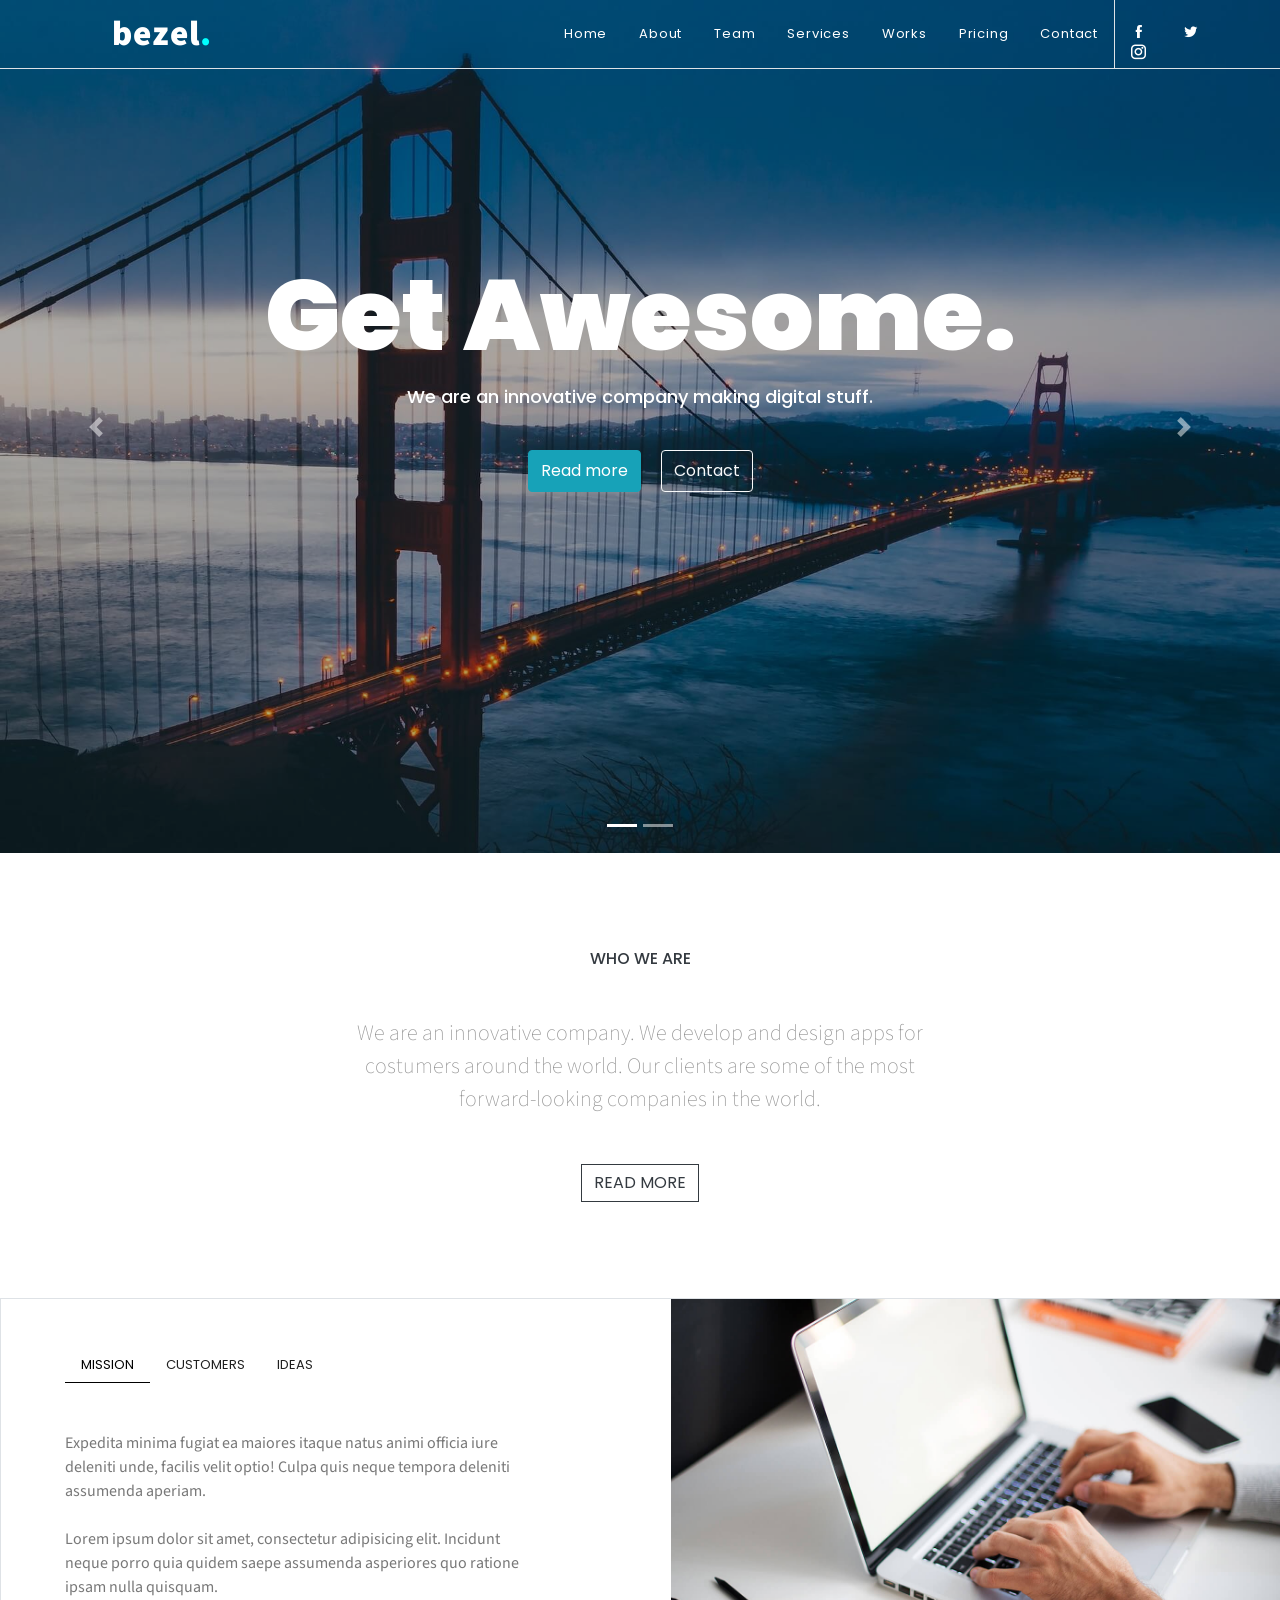
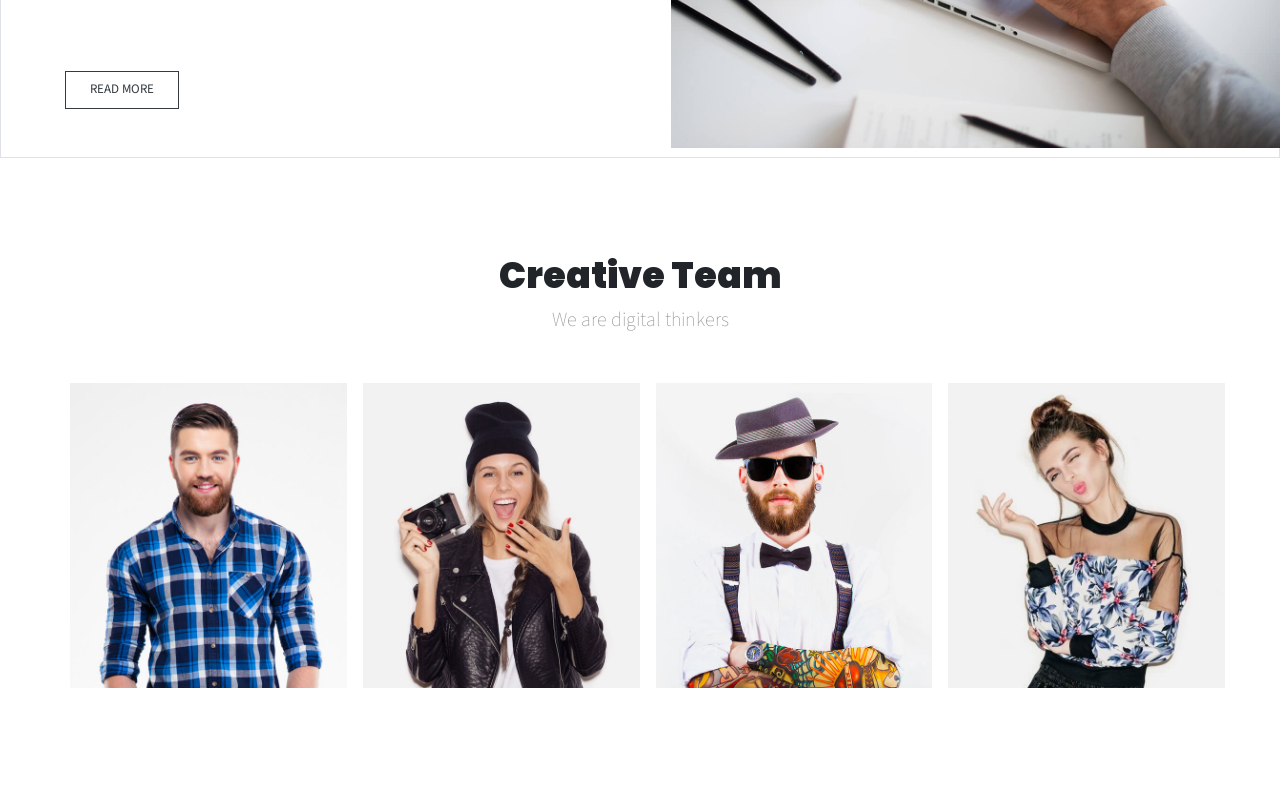
==== boot1/index.html @ 733fc45c "first version" ====
<html>
    <head>
        
        <link rel="stylesheet" href="css/bootstrap.min.css"/>
        <link rel="stylesheet" href="css/all.css"/>
        <link rel="stylesheet" href="style.css"/>
        <link href="https://fonts.googleapis.com/css?family=Poppins" rel="stylesheet">
        <link rel="stylesheet" href="icofont/icofont.min.css">
        <link href="https://fonts.googleapis.com/css?family=Source+Sans+Pro" rel="stylesheet">
        
        
        <script src="js/jquery-3.3.1.min.js"></script> 
        <script src="js/popper.min.js"></script>        
        <script src="js/bootstrap.min.js"></script>    
     
        <title>Bezel</title>
    </head>
    <body>
        
         <nav class="navbar fixed-top navbar-expand-lg navbar-dark border-bottom bg-transparent py-0">
         <div class="justify-content-centers px-5 logo mx-5">
             <a href="#">
                 <span class="text-white mr-5">bezel<span class="dot">.</span></span>
             </a>
        </div> 
          <button class="navbar-toggler" type="button" data-toggle="collapse" data-target="#navbarNavAltMarkup" aria-controls="navbarNavAltMarkup" aria-expanded="false" aria-label="Toggle navigation">
            <span class="navbar-toggler-icon"></span>
          </button>
          <div class="collapse navbar-collapse justify-content-end pl-5 ml-5" id="navbarNavAltMarkup">
            <div class="navbar-nav ml-5 pl-5">
              <a class="nav-item nav-link text-white px-3 py-4" href="#">Home</a>
              <a class="nav-item nav-link text-white px-3 py-4" href="#">About</a>
              <a class="nav-item nav-link text-white px-3 py-4" href="#">Team</a>
              <a class="nav-item nav-link text-white px-3 py-4" href="#">Services</a>
              <a class="nav-item nav-link text-white px-3 py-4" href="#">Works</a>
              <a class="nav-item nav-link text-white px-3 py-4" href="#">Pricing</a>
              <a class="nav-item nav-link text-white px-3 py-4" href="#">Contact</a>
                <div class="social-media  border-left w-100 pr-5 ">
                    <div class="mt-3 pt-1">
                    <a href="#"><i class="icofont-facebook text-white px-3"></i></a>
                    <a href="#"><i class="icofont-twitter text-white px-3"></i></a>
                    <a href="#"><i class="icofont-instagram text-white px-3"></i></a>
                    </div>
                    
                
                </div>
            </div>
          </div>
             
      </nav>
        
        <div class="bgimg position-relative mb-5">
         

         <div id="carouselExampleIndicators" class="carousel slide" data-ride="carousel">
            <ol class="carousel-indicators">
            <li data-target="#carouselExampleIndicators" data-slide-to="0" class="active"></li>
            <li data-target="#carouselExampleIndicators" data-slide-to="1"></li>
            </ol>
            <div class="carousel-inner">
                
            <div class="carousel-item active">
              <img class="d-block img-fluid w-100" src="images/bg-image-28.jpg" alt="First slide">
                <div class="overlay position-absolute w-100 h-100"></div>
                <div class="carousel-caption d-none d-md-block slider-caption">
                    
                    <h1 class="text-white"> Get Awesome.</h1>
                    <p class="pb-4">We are an innovative company making digital stuff.</p>
                    
                    <button type="button" class="btn btn-info py-2 mx-2"> Read more</button>
                    <button type="button" class="btn btn-light btn btn-outline-light py-2 mx-2" > Contact</button>
                </div>
            </div>
            
            <div class="carousel-item">
                <img class="d-block img-fluid w-100" src="images/bg-image-29.jpg" alt="Second slide">
                    <div class="overlay position-absolute w-100 h-100"></div>
                    <div class="carousel-caption d-none d-md-block slider-caption">

                        <h1 class="text-white"> Get Awesome.</h1>
                        <p class="pb-4">We are an innovative company making digital stuff.</p>

                        <button type="button" class="btn btn-info py-2 mx-2"> Read more</button>
                        <button type="button" class="btn btn-light btn btn-outline-light py-2 mx-2" > Contact</button>
                    </div>
            </div>
            </div>
             <a class="carousel-control-prev" href="#carouselExampleIndicators" role="button" data-slide="prev">
            <span class="carousel-control-prev-icon" aria-hidden="true"></span>
            <span class="sr-only">Previous</span>
            </a>
            <a class="carousel-control-next" href="#carouselExampleIndicators" role="button" data-slide="next">
            <span class="carousel-control-next-icon" aria-hidden="true"></span>
            <span class="sr-only">Next</span>
            </a>
           </div>
        </div>
        
        <section class="position-relative mb-5 ">
            <div class="container w-50 text-center">
                <h6 class="text-dark text-center my-5 pt-5">WHO WE ARE</h6>
                <p class="mb-5">We are an innovative company. We develop and design apps for costumers around the world. Our clients are some of the most forward-looking companies in the world.</p>
                <button type="button" class="btn btn-outline-dark btn-dark rounded-0 mb-5">READ MORE</button>

            </div>
        
        </section>
        
        <section class="border mb-5">
            <div class="container-fluid">
                <div class="row flex-md-nowrap">
                    
                    <div class="col-md-6 col-sm-12 pl-5 ml-3 pt-5">
                        <ul class="nav nav-pills mb-5" id="pills-tab" role="tablist">
                          <li class="nav-item">
                            <a class="nav-link active rounded-0" id="pills-home-tab" data-toggle="pill" href="#pills-home" role="tab" aria-controls="pills-home" aria-selected="true">MISSION</a>
                          </li>
                          <li class="nav-item">
                            <a class="nav-link rounded-0" id="pills-profile-tab" data-toggle="pill" href="#pills-profile" role="tab" aria-controls="pills-profile" aria-selected="false">CUSTOMERS</a>
                          </li>
                          <li class="nav-item">
                            <a class="nav-link rounded-0" id="pills-contact-tab" data-toggle="pill" href="#pills-contact" role="tab" aria-controls="pills-contact" aria-selected="false">IDEAS</a>
                          </li>
                        </ul>
                        <div class="tab-content pr-5" id="pills-tabContent">
                          <div class="tab-pane fade show active pr-5" id="pills-home" role="tabpanel" aria-labelledby="pills-home-tab">Expedita minima fugiat ea maiores itaque natus animi officia iure deleniti unde, facilis velit optio! Culpa quis neque tempora deleniti assumenda aperiam.<br><br>Lorem ipsum dolor sit amet, consectetur adipisicing elit. Incidunt neque porro quia quidem saepe assumenda asperiores quo ratione ipsam nulla quisquam. <br><br>
                          <button type="button" class="btn btn-outline-dark btn-dark rounded-0 px-4 py-2 my-5">READ MORE</button>
                            
                        </div>
                          <div class="tab-pane fade pr-5" id="pills-profile" role="tabpanel" aria-labelledby="pills-profile-tab">Itaque omnis tenetur placeat facere mollitia molestias, doloribus pariatur sapiente qui hic laboriosam aut accusamus repellat ab perspiciatis commodi voluptates.<br><br>Amet reiciendis natus dolorem nisi iusto vel laudantium quisquam tenetur, saepe rem ducimus, harum possimus delectus ex neque numquam officia! Dolore, ut?<br><br>
                          <button type="button" class="btn btn-outline-dark btn-dark rounded-0 px-4 py-2 my-5">READ MORE</button></div>
                          <div class="tab-pane fade pr-5" id="pills-contact" role="tabpanel" aria-labelledby="pills-contact-tab">Eligendi dolorem repellat, officiis nobis. Itaque repudiandae, eligendi totam nihil aliquid, vitae quos cum minus nulla autem, in? Temporibus, accusantium.<br><br>Iusto et omnis vel, ex illo rem qui provident sed deserunt deleniti voluptatem, labore. Quia modi dignissimos, dicta sapiente aspernatur, consectetur veritatis.<br><br>
                          <button type="button" class="btn btn-outline-dark btn-dark rounded-0 px-4 py-2 my-5">READ MORE</button></div>
                        </div>
                    
                    </div>
                    <div class="col-md-6 col-sm-12">
                        <img class="img-fluid w-100" src="images/bg-image-30.jpg">
                    
                    
                    </div>
                
                </div>
            
            </div>
        
        
        </section>
        
        <section class="text-center mb-5">
            <div class=" pt-5 mb-5">
                <h3 class="">Creative Team</h3>
                <p class="p-thinkers">We are digital thinkers</p>
            </div>
            <div class="container pr-5 mb-5">
                <div class="row flex-md-nowrap">
                    <div class="col-md-3 col-sm-12 col-xs-12 p-0 mr-2 mb-3 team-col">
                        <img class="img-fluid w-100 " src="images/team-1.jpg">
                        <div class="overlay2 position-absolute w-100 h-100"></div>
                        <div class="social-links position-absolute py-2">    
                                <a href="#"> <i class="fab fa-facebook-f px-2"></i></a>
                                <a href="#"><i class="fab fa-twitter px-2"></i></a>
                                <a href="#"><i class="fab fa-google px-2"></i></a>
                        </div>
                        <div class="team-info position-absolute text-white mx-2">
                                <h6>LUKE CAGE</h6>
                                <p>Founder & CEO</p>
                            </div>
                    </div>
                    
                    <div class="col-md-3 col-sm-12 col-xs-12 p-0 mx-2 mb-3 team-col">
                        <img class="img-fluid " src="images/team-2.jpg">
                        <div class="overlay2 position-absolute w-100 h-100"></div>
                        <div class="social-links position-absolute py-2">
                                
                                <a href="#"> <i class="fab fa-facebook-f px-2"></i></a>
                                <a href="#"><i class="fab fa-twitter px-2"></i></a>
                                <a href="#"><i class="fab fa-google px-2"></i></a>
                        </div>
                        <div class="team-info position-absolute text-white mx-2">
                                <h6>JESSICA JONES</h6>
                                <p>Product Designer</p>
                            </div>
                    </div>
                    
                    <div class="col-md-3 col-sm-12 col-xs-12 p-0 mx-2 mb-3 team-col">
                        <img class="img-fluid" src="images/team-3.jpg">
                        <div class="overlay2 position-absolute w-100 h-100"></div> 
                        <div class="social-links position-absolute py-2">
                                
                                <a href="#"> <i class="fab fa-facebook-f px-2"></i></a>
                                <a href="#"><i class="fab fa-twitter px-2"></i></a>
                                <a href="#"><i class="fab fa-google px-2"></i></a>
                        </div>
                        <div class="team-info position-absolute text-white mx-2">
                                <h6>MATT MURDOCK</h6>
                                <p>Lead Developer</p>
                            </div>
                    </div>
                    
                    <div class="col-md-3 col-sm-12 col-xs-12 p-0 mx-2 mb-3 team-col">
                        <img class="img-fluid " src="images/team-4.jpg">
                        <div class="overlay2 position-absolute w-100 h-100"></div>  
                        <div class="social-links position-absolute py-2">
                                
                                <a href="#"> <i class="fab fa-facebook-f px-2"></i></a>
                                <a href="#"><i class="fab fa-twitter px-2"></i></a>
                                <a href="#"><i class="fab fa-google px-2"></i></a>
                        </div>
                        <div class="team-info position-absolute text-white mx-2">
                                <h6>CLAIRE TEMPLE</h6>
                                <p>Sales Manager</p>
                            </div>
                    </div>
                </div>
                <br> <br>
            </div>
        
        </section>
<!--Commented        -->
<!--
        <section class="bg-img position-relative my-5 text-center">
            <div class="overlay3 position-absolute w-100 h-100"></div>
            <div class="container pt-5">
                <div class="row mb-5 pb-5">
                    <div class="col-md-2 pb-2">
                        <div class="animated-icon white" data-icon="images/icons/paintbrush.svg"><svg xmlns="http://www.w3.org/2000/svg" xmlns:xlink="http://www.w3.org/1999/xlink" version="1.0" id="Layer_1" x="0px" y="0px" width="40%" height="20%" viewBox="0 0 64 64" enable-background="new 0 0 64 64" xml:space="preserve">
<path fill="none" stroke="#000000" stroke-width="2" stroke-miterlimit="10" d="M30,42L26,46L18,38L22,34L62,1L63,2Z" style="stroke-dasharray: 128, 130; stroke-dashoffset: 0;"></path>
<path fill="none" stroke="#000000" stroke-width="2" stroke-miterlimit="10" d="M22,34L30,42" style="stroke-dasharray: 12, 14; stroke-dashoffset: 0;"></path>
<path fill="none" stroke="#000000" stroke-width="2" stroke-miterlimit="10" d="M26,46c0,0-8,17-25,17c0,0,2.752-16.314,9-21  c4-3,8-4,8-4" style="stroke-dasharray: 65, 67; stroke-dashoffset: 0;"></path>
</svg></div>
                        <p class="text-white p-0 m-0">Stunning Design</p>
                    
                    </div>
                    <div class="col-md-2 pb-2">
                        <div class="animated-icon white" data-icon="images/icons/watch.svg"><svg xmlns="http://www.w3.org/2000/svg" xmlns:xlink="http://www.w3.org/1999/xlink" version="1.1" id="Layer_1" x="0px" y="0px" width="40%" height="20%" viewBox="0 0 64 64" enable-background="new 0 0 64 64" xml:space="preserve">
<path fill="none" stroke="#000000" stroke-width="2" stroke-miterlimit="10" d="M12,32A20,20 0,1,1 52,32A20,20 0,1,1 12,32" style="stroke-dasharray: 126, 128; stroke-dashoffset: 0;"></path>
<path fill="none" stroke="#000000" stroke-width="2" stroke-miterlimit="10" d="M20,15L20,1L44,1L44,15" style="stroke-dasharray: 52, 54; stroke-dashoffset: 0;"></path>
<path fill="none" stroke="#000000" stroke-width="2" stroke-miterlimit="10" d="M44,49L44,63L20,63L20,49" style="stroke-dasharray: 52, 54; stroke-dashoffset: 0;"></path>
<path fill="none" stroke="#000000" stroke-width="2" stroke-miterlimit="10" d="M32,20L32,32L40,36" style="stroke-dasharray: 21, 23; stroke-dashoffset: 0;"></path>
</svg></div>
                        <p class="text-white p-0 m-0">Time Saver</p>
                    
                    </div>
                    <div class="col-md-2 pb-2">
                        <div class="animated-icon white" data-icon="images/icons/pencil-ruler.svg"><svg xmlns="http://www.w3.org/2000/svg" xmlns:xlink="http://www.w3.org/1999/xlink" version="1.1" id="Layer_1" x="0px" y="0px" width="40%" height="20%" viewBox="0 0 64 64" enable-background="new 0 0 64 64" xml:space="preserve">
<path fill="none" stroke="#000000" stroke-width="2" stroke-miterlimit="10" d="M1,63L1,2L62,63Z" style="stroke-dasharray: 209, 211; stroke-dashoffset: 0;"></path>
<path fill="none" stroke="#000000" stroke-width="2" stroke-miterlimit="10" d="M14,54L14,30L38,54Z" style="stroke-dasharray: 82, 84; stroke-dashoffset: 0;"></path>
<path fill="none" stroke="#000000" stroke-width="2" stroke-miterlimit="10" d="M8,22L2,22" style="stroke-dasharray: 6, 8; stroke-dashoffset: 0;"></path>
<path fill="none" stroke="#000000" stroke-width="2" stroke-miterlimit="10" d="M6,30L2,30" style="stroke-dasharray: 4, 6; stroke-dashoffset: 0;"></path>
<path fill="none" stroke="#000000" stroke-width="2" stroke-miterlimit="10" d="M8,38L2,38" style="stroke-dasharray: 6, 8; stroke-dashoffset: 0;"></path>
<path fill="none" stroke="#000000" stroke-width="2" stroke-miterlimit="10" d="M6,46L2,46" style="stroke-dasharray: 4, 6; stroke-dashoffset: 0;"></path>
<path fill="none" stroke="#000000" stroke-width="2" stroke-miterlimit="10" d="M8,54L2,54" style="stroke-dasharray: 6, 8; stroke-dashoffset: 0;"></path>
<path fill="none" stroke="#000000" stroke-width="2" stroke-miterlimit="10" d="M25,1L19,7L55,43L63,45L61,37Z" style="stroke-dasharray: 127, 129; stroke-dashoffset: 0;"></path>
<path fill="none" stroke="#000000" stroke-width="2" stroke-miterlimit="10" d="M25,13L31,7" style="stroke-dasharray: 9, 11; stroke-dashoffset: 0;"></path>
</svg></div>
                        <p class="text-white p-0 m-0">Clean Code</p>
                    
                    </div>
                    <div class="col-md-2 pb-2">
                        <div class="animated-icon white" data-icon="images/icons/compass.svg"><svg xmlns="http://www.w3.org/2000/svg" xmlns:xlink="http://www.w3.org/1999/xlink" version="1.1" id="Layer_1" x="0px" y="0px" width="40%" height="20%" viewBox="0 0 64 64" enable-background="new 0 0 64 64" xml:space="preserve">
<path fill="none" stroke="#000000" stroke-width="2" stroke-miterlimit="10" d="M3.7079999999999984,35A28.292,28.292 0,1,1 60.292,35A28.292,28.292 0,1,1 3.7079999999999984,35" style="stroke-dasharray: 178, 180; stroke-dashoffset: 0;"></path>
<path fill="none" stroke="#000000" stroke-width="2" stroke-linejoin="bevel" stroke-miterlimit="10" d="M37,40L45,21L26,29L19,47Z" style="stroke-dasharray: 80, 82; stroke-dashoffset: 0;"></path>
<path fill="none" stroke="#000000" stroke-width="2" stroke-miterlimit="10" d="M26,29L37,40" style="stroke-dasharray: 16, 18; stroke-dashoffset: 0;"></path>
<path fill="none" stroke="#000000" stroke-width="2" stroke-miterlimit="10" d="M36.9,7C36.965,6.677,37,6.342,37,6  c0-2.761-2.239-5-5-5s-5,2.239-5,5c0,0.342,0.035,0.677,0.1,1" style="stroke-dasharray: 18, 20; stroke-dashoffset: 0;"></path>
<path fill="none" stroke="#000000" stroke-width="2" stroke-miterlimit="10" d="M32,7L32,12" style="stroke-dasharray: 5, 7; stroke-dashoffset: 0;"></path>
<path fill="none" stroke="#000000" stroke-width="2" stroke-miterlimit="10" d="M32,58L32,63" style="stroke-dasharray: 5, 7; stroke-dashoffset: 0;"></path>
<path fill="none" stroke="#000000" stroke-width="2" stroke-miterlimit="10" d="M60,35L55,35" style="stroke-dasharray: 5, 7; stroke-dashoffset: 0;"></path>
<path fill="none" stroke="#000000" stroke-width="2" stroke-miterlimit="10" d="M9,35L4,35" style="stroke-dasharray: 5, 7; stroke-dashoffset: 0;"></path>
</svg></div>
                        <p class="text-white p-0 m-0">Customizable</p>
                    
                    </div>
                    <div class="col-md-2 pb-2">
                        <div class="animated-icon white" data-icon="images/icons/layout-header-complex4.svg"><svg xmlns="http://www.w3.org/2000/svg" xmlns:xlink="http://www.w3.org/1999/xlink" version="1.0" id="Layer_1" x="0px" y="0px" width="40%" height="20%" viewBox="0 0 64 64" enable-background="new 0 0 64 64" xml:space="preserve">
<path fill="none" stroke="#000000" stroke-width="2" stroke-miterlimit="10" width="62" height="14" d="M1 1 L63 1 L63 15 L1 15 Z" style="stroke-dasharray: 152, 154; stroke-dashoffset: 0;"></path>
<path fill="none" stroke="#000000" stroke-width="2" stroke-miterlimit="10" width="31" height="48" d="M1 15 L32 15 L32 63 L1 63 Z" style="stroke-dasharray: 158, 160; stroke-dashoffset: 0;"></path>
<path fill="none" stroke="#000000" stroke-width="2" stroke-miterlimit="10" width="15" height="48" d="M32 15 L47 15 L47 63 L32 63 Z" style="stroke-dasharray: 126, 128; stroke-dashoffset: 0;"></path>
<path fill="none" stroke="#000000" stroke-width="2" stroke-miterlimit="10" width="16" height="48" d="M47 15 L63 15 L63 63 L47 63 Z" style="stroke-dasharray: 128, 130; stroke-dashoffset: 0;"></path>
</svg></div>
                        <p class="text-white p-0 m-0">Perfect Layout</p>
                    
                    </div>
                    <div class="col-md-2 pb-2">
                        <div class="animated-icon white" data-icon="images/icons/diamond.svg"><svg xmlns="http://www.w3.org/2000/svg" xmlns:xlink="http://www.w3.org/1999/xlink" version="1.0" id="Layer_1" x="0px" y="0px" width="40%" height="20%" viewBox="0 0 64 64" enable-background="new 0 0 64 64" xml:space="preserve">
<g>
	<path fill="none" stroke="#000000" stroke-width="2" stroke-miterlimit="10" d="M29,6L46,6L63,27L32,58L1,27L18,6L32,6L32,58" style="stroke-dasharray: 225, 227; stroke-dashoffset: 0;"></path>
	<path fill="none" stroke="#000000" stroke-width="2" stroke-miterlimit="10" d="M32,57L18,27L24,6" style="stroke-dasharray: 55, 57; stroke-dashoffset: 0;"></path>
	<path fill="none" stroke="#000000" stroke-width="2" stroke-miterlimit="10" d="M32,57L46,27L40,6" style="stroke-dasharray: 55, 57; stroke-dashoffset: 0;"></path>
	<path fill="none" stroke="#000000" stroke-width="2" stroke-miterlimit="10" d="M1,27L63,27" style="stroke-dasharray: 62, 64; stroke-dashoffset: 0;"></path>
</g>
</svg></div>
                        <p class="text-white p-0 m-0">Retina Ready</p>
                    
                    </div>
                
                </div>
                
                <div class="row my-5 pb-5">
                    <div class="col-md-4">
                        <h2 class="text-left">What We Do.</h2>
                        <p class="text-left whatwedo">Lorem ipsum dolor sit amet, consectetur adipisicing elit. Aliquam ipsam ullam incidunt itaque nemo omnis temporibus totam quibusdam repellat vero, recusandae excepturi dignissimos velit et alias amet, quia facilis perferendis.</p>
                    
                    </div>
                    <div class="col-md-4 pt-3 text-left pl-5">
                        <ul>
                            <li class="py-2"><i class="fas fa-check border rounded-circle p-1 text-white"></i>
                             <span class="text-white px-1">Research</span>   
                            </li>
                            <li class="py-2"><i class="fas fa-check border rounded-circle p-1 text-white"></i>
                            <span class="text-white px-1">Opprtunity Analysis</span>
                            </li>
                            <li class="py-2"><i class="fas fa-check border rounded-circle p-1 text-white"></i>
                            <span class="text-white px-1">Consulting</span>
                            </li>
                            <li class="py-2"><i class="fas fa-check border rounded-circle p-1 text-white"></i>
                            <span class="text-white px-1">Brand Planning</span>
                            </li>
                            <li class="py-2"><i class="fas fa-check border rounded-circle p-1 text-white"></i>
                            <span class="text-white px-1"> Customer Support</span>
                            </li>
                        </ul>
                    
                    </div>
                    <div class="col-md-4 pt-3 text-left pl-5">
                         <ul>
                            <li class="py-2"><i class="fas fa-check border rounded-circle p-1 text-white"></i>
                             <span class="text-white px-1">Research</span>   
                            </li>
                            <li class="py-2"><i class="fas fa-check border rounded-circle p-1 text-white"></i>
                            <span class="text-white px-1">Opprtunity Analysis</span>
                            </li>
                            <li class="py-2"><i class="fas fa-check border rounded-circle p-1 text-white"></i>
                            <span class="text-white px-1">Consulting</span>
                            </li>
                            <li class="py-2"><i class="fas fa-check border rounded-circle p-1 text-white"></i>
                            <span class="text-white px-1">Brand Planning</span>
                            </li>
                            <li class="py-2"><i class="fas fa-check border rounded-circle p-1 text-white"></i>
                            <span class="text-white px-1"> Customer Support</span>
                            </li>
                        </ul>
                    
                    </div>
                
                </div>
                
            
            </div>
        
        </section>

        <section class="text-center my-5 our-works position-relative ">
          
           <h3 class="pt-5">Our Works</h3>
           <p class="m-auto p-works"></p>
           
           <div class="container-fluid h-auto my-5 m-auto">
               <div class="row  justify-content-center align-items-start">

                   
                   <nav class="border-0 my-5">
                      <div class="nav nav-tabs m-auto text-center border-0" id="nav-tab" role="tablist">
                          
                        <a class="nav-item nav-link active" id="nav-home-tab" data-toggle="tab" href="#nav-home" role="tab" aria-controls="nav-home" aria-selected="true">All</a>
                          
                        <a class="nav-item nav-link" id="nav-profile-tab" data-toggle="tab" href="#nav-profile" role="tab" aria-controls="nav-profile" aria-selected="false">Branding</a>
                          
                        <a class="nav-item nav-link " id="nav-contact-tab" data-toggle="tab" href="#nav-contact" role="tab" aria-controls="nav-contact" aria-selected="false">Product Design</a>
                        
                        <a class="nav-item nav-link " id="nav-packaging-tab" data-toggle="tab" href="#nav-packaging" role="tab" aria-controls="nav-packaging" aria-selected="false">Packaging</a>
                          
                        <a class="nav-item nav-link " id="nav-uiux-tab" data-toggle="tab" href="#nav-uiux" role="tab" aria-controls="nav-uiux" aria-selected="false">UI/UX</a>
                      </div>
                  </nav></div>
                <div class="tab-content mb-5" id="nav-tabContent">
                    
                  <div class="tab-pane fade show active my-5" id="nav-home" role="tabpanel" aria-labelledby="nav-home-tab">
                      
                      <div class="container-fluid">
                          
                          <div class="row ">
                               <div class="col-md-4 mb-3 p-0 work-item position-relative">
                                  <img class="img-fluid w-100"src="images/portfolio-1.jpg">
                                  <div class="item-caption position-absolute text-center bg-white text-dark px-5 py-4">
                                      <h5>Perksee Cofee</h5>
                                      <p class="p-caption">Product design,packaging</p>
                                  
                                  </div>
                              
                              </div>
                              <div class="col-md-4 mb-3 p-0 work-item position-relative">
                                  <img class="img-fluid w-100"src="images/portfolio-2.jpg">
                                  <div class="item-caption position-absolute text-center bg-white text-dark px-5 py-4">
                                      <h5>Perksee Cofee</h5>
                                      <p class="p-caption">Product design,packaging</p>
                                  
                                  </div>
                              
                              </div>
                              <div class="col-md-4 mb-3 p-0 work-item position-relative">
                                  <img class="img-fluid w-100"src="images/portfolio-3.jpg">
                                  <div class="item-caption position-absolute text-center bg-white text-dark px-5 py-4">
                                      <h5>Perksee Cofee</h5>
                                      <p class="p-caption">Product design,packaging</p>
                                  
                                  </div>
                              
                              </div>
                              <div class="col-md-4 mb-3 p-0 work-item position-relative">
                                  <img class="img-fluid w-100"src="images/portfolio-4.jpg">
                                  <div class="item-caption position-absolute text-center bg-white text-dark px-5 py-4">
                                      <h5>Perksee Cofee</h5>
                                      <p class="p-caption">Product design,packaging</p>
                                  
                                  </div>
                              
                              </div>
                              <div class="col-md-4 mb-3 p-0 work-item position-relative">
                                  <img class="img-fluid w-100"src="images/portfolio-5.jpg">
                                  <div class="item-caption position-absolute text-center bg-white text-dark px-5 py-4">
                                      <h5>Perksee Cofee</h5>
                                      <p class="p-caption">Product design,packaging</p>
                                  
                                  </div>
                              
                              </div>
                              <div class="col-md-4 mb-3 p-0 work-item position-relative">
                                  <img class="img-fluid w-100"src="images/portfolio-6.jpg">
                                  <div class="item-caption position-absolute text-center bg-white text-dark px-5 py-4">
                                      <h5>Perksee Cofee</h5>
                                      <p class="p-caption">Product design,packaging</p>
                                  
                                  </div>
                              
                              </div>
                              
                                                    
                        
                          </div> 
                      </div>
                    </div>
                  <div class="tab-pane fade" id="nav-profile" role="tabpanel" aria-labelledby="nav-profile-tab">
                      <div class="container-fluid mt-5 p-0">
                          <div class="row flex-md-nowrap">
                              <div class="col-md-4 my-2 mx-1 p-0 work-item position-relative">
                                  <img class="img-fluid w-100"src="images/portfolio-1.jpg">
                                  <div class="item-caption position-absolute text-center bg-white text-dark px-5 py-4">
                                      <h5>Perksee Cofee</h5>
                                      <p class="p-caption">Product design,packaging</p>
                                  
                                  </div>
                              
                              </div>
                              <div class="col-md-4 my-2 mx-1 p-0 work-item position-relative">
                                  <img class="img-fluid w-100"src="images/portfolio-3.jpg">
                                  <div class="item-caption position-absolute text-center bg-white text-dark px-5 py-4">
                                      <h5>Perksee Cofee</h5>
                                      <p class="p-caption">Product design,packaging</p>
                                  
                                  </div>
                              
                              </div>
                              <div class="col-md-4 my-2 mx-1 p-0 work-item position-relative">
                                  <img class="img-fluid w-100"src="images/portfolio-5.jpg">
                                  <div class="item-caption position-absolute text-center bg-white text-dark px-5 py-4">
                                      <h5>Perksee Cofee</h5>
                                      <p class="p-caption">Product design,packaging</p>
                                  
                                  </div>
                              
                              </div>
                          </div> 
                      </div>
                    </div>
                  <div class="tab-pane fade" id="nav-contact" role="tabpanel" aria-labelledby="nav-contact-tab">
                      <div class="container-fluid mt-5 p-0">
                          <div class="row flex-md-nowrap">
                              <div class="col-md-4 mx-1 my-2 p-0 work-item position-relative">
                                  <img class="img-fluid w-100"src="images/portfolio-2.jpg">
                                  <div class="item-caption position-absolute text-center bg-white text-dark px-5 py-4">
                                      <h5>Perksee Cofee</h5>
                                      <p class="p-caption">Product design,packaging</p>
                                  
                                  </div>
                              
                              </div>
                              <div class="col-md-4 my-2 mx-1 p-0 work-item position-relative">
                                  <img class="img-fluid w-100"src="images/portfolio-4.jpg">
                                  <div class="item-caption position-absolute text-center bg-white text-dark px-5 py-4">
                                      <h5>Perksee Cofee</h5>
                                      <p class="p-caption">Product design,packaging</p>
                                  
                                  </div>
                              
                              </div>
                              <div class="col-md-4 my-2 mx-1 p-0 work-item position-relative">
                                  <img class="img-fluid w-100"src="images/portfolio-6.jpg">
                                  <div class="item-caption position-absolute text-center bg-white text-dark px-5 py-4">
                                      <h5>Perksee Cofee</h5>
                                      <p class="p-caption">Product design,packaging</p>
                                  
                                  </div>
                              
                              </div>
                         </div>
                      </div>
                    </div>
                  <div class="tab-pane fade" id="nav-packaging" role="tabpanel" aria-labelledby="nav-packaging-tab">
                      <div class="container-fluid mt-5 p-0">
                          <div class="row">
                              <div class="col-md-4 my-2 mx-1 p-0 work-item position-relative">
                                  <img class="img-fluid w-100"src="images/portfolio-2.jpg">
                                  <div class="item-caption position-absolute text-center bg-white text-dark px-5 py-4">
                                      <h5>Perksee Cofee</h5>
                                      <p class="p-caption">Product design,packaging</p>
                                  
                                  </div>
                              
                              </div>
                              <div class="col-md-4 my-2 mx-1 p-0 work-item position-relative">
                                  <img class="img-fluid w-100"src="images/portfolio-3.jpg">
                                  <div class="item-caption position-absolute text-center bg-white text-dark px-5 py-4">
                                      <h5>Perksee Cofee</h5>
                                      <p class="p-caption">Product design,packaging</p>
                                  
                                  </div>
                              
                              </div>
                              <div class="col-md-4 my-2 mx-1 p-0 work-item position-relative">
                                  <img class="img-fluid w-100"src="images/portfolio-5.jpg">
                                  <div class="item-caption position-absolute text-center bg-white text-dark px-5 py-4">
                                      <h5>Perksee Cofee</h5>
                                      <p class="p-caption">Product design,packaging</p>
                                  
                                  </div>
                              
                              </div>
                              <div class="col-md-4 my-2 mx-1 p-0 work-item position-relative">
                                  <img class="img-fluid w-100"src="images/portfolio-6.jpg">
                                  <div class="item-caption position-absolute text-center bg-white text-dark px-5 py-4">
                                      <h5>Perksee Cofee</h5>
                                      <p class="p-caption">Product design,packaging</p>
                                  
                                  </div>
                              
                              </div>
                         </div>
                      </div>
                    </div>
                  <div class="tab-pane fade" id="nav-uiux" role="tabpanel" aria-labelledby="nav-uiux-tab">
                      <div class="container-fluid mt-5 p-0">
                          <div class="row flex-nowrap">
                              <div class="col-md-4 my-2 mx-1 p-0 work-item position-relative">
                                  <img class="img-fluid w-100"src="images/portfolio-1.jpg">
                                  <div class="item-caption position-absolute text-center bg-white text-dark px-5 py-4">
                                      <h5>Perksee Cofee</h5>
                                      <p class="p-caption">Product design,packaging</p>
                                  
                                  </div>
                              
                              </div>
                              <div class="col-md-4 my-2 mx-1 p-0 work-item position-relative">
                                  <img class="img-fluid w-100"src="images/portfolio-4.jpg">
                                  <div class="item-caption position-absolute text-center bg-white text-dark px-5 py-4">
                                      <h5>Perksee Cofee</h5>
                                      <p class="p-caption">Product design,packaging</p>
                                  
                                  </div>
                              
                              </div>
                         </div>
                      </div>
                    </div>
         
               </div></div>
           <br><br><br><br><br><br><br><br><br><br><br><br><br><br><br><br><br><br><br>
        
        </section>

        
        <section class="prices mt-5 pt-5 my-5">
            <h3 class="text-center">Cheap Prices</h3>
            <p class="p-title text-center mb-5">We Provide the best quality</p>
            <div class="container">
                <div class="row">
                      <div class="col-md-3 pt-4">
                        <div class="card">
                          <div class="card-body">
                            <p>Starter</p>
                              <span >$</span>
                              <h2 class="card-title pl-1">9</h2>
                              <div class="dropdown-divider py-3"></div>
                            <p class="card-text">Unlimited Connections<br><br>24/7 Support<br><br>Full SSL Protection<br><br>Unlimited Channels<br><br></p>
                            <a href="#" class="btn btn-info">Sign up</a>
                          </div>
                        </div>
                      </div>
                    
                      <div class="col-md-3 pt-4">
                        <div class="card">
                          <div class="card-body">
                              <p>Silver</p>
                              <span >$</span>
                              <h2 class="card-title pl-1">19</h2>
                              <div class="dropdown-divider py-3"></div>
                           
                            <p class="card-text">Unlimited Connections<br><br>24/7 Support<br><br>Full SSL Protection<br><br>Unlimited Channels<br><br></p>
                            <a href="#" class="btn btn-info">Sign up</a>
                          </div>
                        </div>
                      </div>
                     <div class="col-md-3 ">
                        <div class="card">
                          <div class="card-body pb-5">
                              <p>Gold <span class="bg-info float-right rounded-circle text-white px-3 py-2 bestvalue">Best Value</span></p>
                              <span class="special">$</span>
                              <h2 class="card-title pl-1 special">29</h2>
                              <div class="dropdown-divider py-3"></div>
                            
                            <p class="card-text">Unlimited Connections<br><br>24/7 Support<br><br>Full SSL Protection<br><br>Unlimited Channels<br><br></p>
                              <br>
                            <a href="#" class="btn btn-info">Sign up</a>
                              <br>
                          </div>
                        </div>
                      </div>
                     <div class="col-md-3 pt-4">
                        <div class="card">
                          <div class="card-body">
                              <p>Platinum</p>
                              <span >$</span>
                              <h2 class="card-title pl-1 ">49</h2>
                              <div class="dropdown-divider py-3"></div>
                            <p class="card-text">Unlimited Connections<br><br>24/7 Support<br><br>Full SSL Protection<br><br>Unlimited Channels<br><br></p>
                            <a href="#" class="btn btn-info">Sign up</a>
                          </div>
                        </div>
                      </div>
                    </div>
            
            </div>
        
        </section>
        
        <section class="customers my-5 text-center bg-light">
            <h3 class="py-5">Happy Customers</h3>
            <div id="carouselExampleControls" class="carousel slide" data-ride="carousel">
                
                  <div class="carousel-inner w-50 m-auto ">
                    <div class="carousel-item active text-center bg-white py-5 my-5 position-relative">
                        <img src="images/testimonial-1.jpg" class="img-fluid rounded-circle position-absolute py-5 cust-img">
                        <h4 class="pt-5">Marissa Mayer</h4>
                        <h6>CEO,YAHOO</h6>
                        <p>Lorem ipsum dolor sit amet, consectetur adipiscing elit, sed do eiusmod tempor incididunt ut labore et dolore magna aliqua.</p>
                      
                    </div>
                     <div class="carousel-item text-center bg-white py-5 my-5 position-relative">
                        <img src="images/testimonial-2.jpg" class="img-fluid rounded-circle position-absolute py-5 cust-img">
                        <h4 class="pt-5">Mark ZukkerBurg</h4>
                        <h6>CEO,YAHOO</h6>
                        <p>Lorem ipsum dolor sit amet, consectetur adipiscing elit, sed do eiusmod tempor incididunt ut labore et dolore magna aliqua.</p>
                      
                    </div>
                   
                  </div>
                  <a class="carousel-control-prev" href="#carouselExampleControls" role="button" data-slide="prev">
                    <span class="carousel-control-prev-icon" aria-hidden="true"></span>
                    <span class="sr-only">Previous</span>
                  </a>
                  <a class="carousel-control-next" href="#carouselExampleControls" role="button" data-slide="next">
                    <span class="carousel-control-next-icon" aria-hidden="true"></span>
                    <span class="sr-only">Next</span>
                  </a>
                </div>
        
        </section>
        
        <section class="map">
            <div class="container-fluid">
                <div class="row">
                    <div class="col-md-6">  
                    
                    </div>
                    <div class="col-md-6">  
                        <h3>GET IN TOUCH</h3>
                        <p>Let's work together</p>
                        
                        <form>
                          <div class="form-group">
                            <label for="exampleInputEmail1">Your Name</label>
                            <input type="text" class="form-control" id="exampleInputEmail1" aria-describedby="emailHelp" placeholder="name">
                            
                          </div>
                          <div class="form-group">
                            <label for="exampleInputPassword1">Your Email</label>
                            <input type="email" class="form-control" id="exampleInputPassword1" placeholder="email">
                          </div>
                            <div class="form-group">
                            <label for="exampleInputPassword1">Phone Number</label>
                            <input type="number" class="form-control" id="exampleInputPassword1" placeholder="phone number">
                          </div>
                            <div class="form-group">
                                <label for="exampleFormControlTextarea1">Your Message</label>
                                <textarea class="form-control" id="exampleFormControlTextarea1" rows="3"></textarea>
                              </div>
                         
                          <button type="submit" class="btn btn-primary">Submit</button>
                        </form>
                    
                    </div>
                
                </div>
            
            
            </div>
        
        </section>
        
        
-->
        
                   
                    
      <script>$('#myTab a').on('click', function (e) {
  e.preventDefault()
  $(this).tab('show')
})</script>              
  
    </body>
</html>
---- boot1/css/all.css ----
/*!
 * Font Awesome Free 5.1.0 by @fontawesome - https://fontawesome.com
 * License - https://fontawesome.com/license (Icons: CC BY 4.0, Fonts: SIL OFL 1.1, Code: MIT License)
 */
.fa,.fab,.fal,.far,.fas{-moz-osx-font-smoothing:grayscale;-webkit-font-smoothing:antialiased;display:inline-block;font-style:normal;font-variant:normal;text-rendering:auto;line-height:1}.fa-lg{font-size:1.33333em;line-height:.75em;vertical-align:-.0667em}.fa-xs{font-size:.75em}.fa-sm{font-size:.875em}.fa-1x{font-size:1em}.fa-2x{font-size:2em}.fa-3x{font-size:3em}.fa-4x{font-size:4em}.fa-5x{font-size:5em}.fa-6x{font-size:6em}.fa-7x{font-size:7em}.fa-8x{font-size:8em}.fa-9x{font-size:9em}.fa-10x{font-size:10em}.fa-fw{text-align:center;width:1.25em}.fa-ul{list-style-type:none;margin-left:2.5em;padding-left:0}.fa-ul>li{position:relative}.fa-li{left:-2em;position:absolute;text-align:center;width:2em;line-height:inherit}.fa-border{border:.08em solid #eee;border-radius:.1em;padding:.2em .25em .15em}.fa-pull-left{float:left}.fa-pull-right{float:right}.fa.fa-pull-left,.fab.fa-pull-left,.fal.fa-pull-left,.far.fa-pull-left,.fas.fa-pull-left{margin-right:.3em}.fa.fa-pull-right,.fab.fa-pull-right,.fal.fa-pull-right,.far.fa-pull-right,.fas.fa-pull-right{margin-left:.3em}.fa-spin{animation:a 2s infinite linear}.fa-pulse{animation:a 1s infinite steps(8)}@keyframes a{0%{transform:rotate(0deg)}to{transform:rotate(1turn)}}.fa-rotate-90{-ms-filter:"progid:DXImageTransform.Microsoft.BasicImage(rotation=1)";transform:rotate(90deg)}.fa-rotate-180{-ms-filter:"progid:DXImageTransform.Microsoft.BasicImage(rotation=2)";transform:rotate(180deg)}.fa-rotate-270{-ms-filter:"progid:DXImageTransform.Microsoft.BasicImage(rotation=3)";transform:rotate(270deg)}.fa-flip-horizontal{-ms-filter:"progid:DXImageTransform.Microsoft.BasicImage(rotation=0, mirror=1)";transform:scaleX(-1)}.fa-flip-vertical{transform:scaleY(-1)}.fa-flip-horizontal.fa-flip-vertical,.fa-flip-vertical{-ms-filter:"progid:DXImageTransform.Microsoft.BasicImage(rotation=2, mirror=1)"}.fa-flip-horizontal.fa-flip-vertical{transform:scale(-1)}:root .fa-flip-horizontal,:root .fa-flip-vertical,:root .fa-rotate-90,:root .fa-rotate-180,:root .fa-rotate-270{-webkit-filter:none;filter:none}.fa-stack{display:inline-block;height:2em;line-height:2em;position:relative;vertical-align:middle;width:2em}.fa-stack-1x,.fa-stack-2x{left:0;position:absolute;text-align:center;width:100%}.fa-stack-1x{line-height:inherit}.fa-stack-2x{font-size:2em}.fa-inverse{color:#fff}.fa-500px:before{content:"\f26e"}.fa-accessible-icon:before{content:"\f368"}.fa-accusoft:before{content:"\f369"}.fa-address-book:before{content:"\f2b9"}.fa-address-card:before{content:"\f2bb"}.fa-adjust:before{content:"\f042"}.fa-adn:before{content:"\f170"}.fa-adversal:before{content:"\f36a"}.fa-affiliatetheme:before{content:"\f36b"}.fa-algolia:before{content:"\f36c"}.fa-align-center:before{content:"\f037"}.fa-align-justify:before{content:"\f039"}.fa-align-left:before{content:"\f036"}.fa-align-right:before{content:"\f038"}.fa-allergies:before{content:"\f461"}.fa-amazon:before{content:"\f270"}.fa-amazon-pay:before{content:"\f42c"}.fa-ambulance:before{content:"\f0f9"}.fa-american-sign-language-interpreting:before{content:"\f2a3"}.fa-amilia:before{content:"\f36d"}.fa-anchor:before{content:"\f13d"}.fa-android:before{content:"\f17b"}.fa-angellist:before{content:"\f209"}.fa-angle-double-down:before{content:"\f103"}.fa-angle-double-left:before{content:"\f100"}.fa-angle-double-right:before{content:"\f101"}.fa-angle-double-up:before{content:"\f102"}.fa-angle-down:before{content:"\f107"}.fa-angle-left:before{content:"\f104"}.fa-angle-right:before{content:"\f105"}.fa-angle-up:before{content:"\f106"}.fa-angry:before{content:"\f556"}.fa-angrycreative:before{content:"\f36e"}.fa-angular:before{content:"\f420"}.fa-app-store:before{content:"\f36f"}.fa-app-store-ios:before{content:"\f370"}.fa-apper:before{content:"\f371"}.fa-apple:before{content:"\f179"}.fa-apple-pay:before{content:"\f415"}.fa-archive:before{content:"\f187"}.fa-archway:before{content:"\f557"}.fa-arrow-alt-circle-down:before{content:"\f358"}.fa-arrow-alt-circle-left:before{content:"\f359"}.fa-arrow-alt-circle-right:before{content:"\f35a"}.fa-arrow-alt-circle-up:before{content:"\f35b"}.fa-arrow-circle-down:before{content:"\f0ab"}.fa-arrow-circle-left:before{content:"\f0a8"}.fa-arrow-circle-right:before{content:"\f0a9"}.fa-arrow-circle-up:before{content:"\f0aa"}.fa-arrow-down:before{content:"\f063"}.fa-arrow-left:before{content:"\f060"}.fa-arrow-right:before{content:"\f061"}.fa-arrow-up:before{content:"\f062"}.fa-arrows-alt:before{content:"\f0b2"}.fa-arrows-alt-h:before{content:"\f337"}.fa-arrows-alt-v:before{content:"\f338"}.fa-assistive-listening-systems:before{content:"\f2a2"}.fa-asterisk:before{content:"\f069"}.fa-asymmetrik:before{content:"\f372"}.fa-at:before{content:"\f1fa"}.fa-atlas:before{content:"\f558"}.fa-audible:before{content:"\f373"}.fa-audio-description:before{content:"\f29e"}.fa-autoprefixer:before{content:"\f41c"}.fa-avianex:before{content:"\f374"}.fa-aviato:before{content:"\f421"}.fa-award:before{content:"\f559"}.fa-aws:before{content:"\f375"}.fa-backspace:before{content:"\f55a"}.fa-backward:before{content:"\f04a"}.fa-balance-scale:before{content:"\f24e"}.fa-ban:before{content:"\f05e"}.fa-band-aid:before{content:"\f462"}.fa-bandcamp:before{content:"\f2d5"}.fa-barcode:before{content:"\f02a"}.fa-bars:before{content:"\f0c9"}.fa-baseball-ball:before{content:"\f433"}.fa-basketball-ball:before{content:"\f434"}.fa-bath:before{content:"\f2cd"}.fa-battery-empty:before{content:"\f244"}.fa-battery-full:before{content:"\f240"}.fa-battery-half:before{content:"\f242"}.fa-battery-quarter:before{content:"\f243"}.fa-battery-three-quarters:before{content:"\f241"}.fa-bed:before{content:"\f236"}.fa-beer:before{content:"\f0fc"}.fa-behance:before{content:"\f1b4"}.fa-behance-square:before{content:"\f1b5"}.fa-bell:before{content:"\f0f3"}.fa-bell-slash:before{content:"\f1f6"}.fa-bezier-curve:before{content:"\f55b"}.fa-bicycle:before{content:"\f206"}.fa-bimobject:before{content:"\f378"}.fa-binoculars:before{content:"\f1e5"}.fa-birthday-cake:before{content:"\f1fd"}.fa-bitbucket:before{content:"\f171"}.fa-bitcoin:before{content:"\f379"}.fa-bity:before{content:"\f37a"}.fa-black-tie:before{content:"\f27e"}.fa-blackberry:before{content:"\f37b"}.fa-blender:before{content:"\f517"}.fa-blind:before{content:"\f29d"}.fa-blogger:before{content:"\f37c"}.fa-blogger-b:before{content:"\f37d"}.fa-bluetooth:before{content:"\f293"}.fa-bluetooth-b:before{content:"\f294"}.fa-bold:before{content:"\f032"}.fa-bolt:before{content:"\f0e7"}.fa-bomb:before{content:"\f1e2"}.fa-bong:before{content:"\f55c"}.fa-book:before{content:"\f02d"}.fa-book-open:before{content:"\f518"}.fa-bookmark:before{content:"\f02e"}.fa-bowling-ball:before{content:"\f436"}.fa-box:before{content:"\f466"}.fa-box-open:before{content:"\f49e"}.fa-boxes:before{content:"\f468"}.fa-braille:before{content:"\f2a1"}.fa-briefcase:before{content:"\f0b1"}.fa-briefcase-medical:before{content:"\f469"}.fa-broadcast-tower:before{content:"\f519"}.fa-broom:before{content:"\f51a"}.fa-brush:before{content:"\f55d"}.fa-btc:before{content:"\f15a"}.fa-bug:before{content:"\f188"}.fa-building:before{content:"\f1ad"}.fa-bullhorn:before{content:"\f0a1"}.fa-bullseye:before{content:"\f140"}.fa-burn:before{content:"\f46a"}.fa-buromobelexperte:before{content:"\f37f"}.fa-bus:before{content:"\f207"}.fa-bus-alt:before{content:"\f55e"}.fa-buysellads:before{content:"\f20d"}.fa-calculator:before{content:"\f1ec"}.fa-calendar:before{content:"\f133"}.fa-calendar-alt:before{content:"\f073"}.fa-calendar-check:before{content:"\f274"}.fa-calendar-minus:before{content:"\f272"}.fa-calendar-plus:before{content:"\f271"}.fa-calendar-times:before{content:"\f273"}.fa-camera:before{content:"\f030"}.fa-camera-retro:before{content:"\f083"}.fa-cannabis:before{content:"\f55f"}.fa-capsules:before{content:"\f46b"}.fa-car:before{content:"\f1b9"}.fa-caret-down:before{content:"\f0d7"}.fa-caret-left:before{content:"\f0d9"}.fa-caret-right:before{content:"\f0da"}.fa-caret-square-down:before{content:"\f150"}.fa-caret-square-left:before{content:"\f191"}.fa-caret-square-right:before{content:"\f152"}.fa-caret-square-up:before{content:"\f151"}.fa-caret-up:before{content:"\f0d8"}.fa-cart-arrow-down:before{content:"\f218"}.fa-cart-plus:before{content:"\f217"}.fa-cc-amazon-pay:before{content:"\f42d"}.fa-cc-amex:before{content:"\f1f3"}.fa-cc-apple-pay:before{content:"\f416"}.fa-cc-diners-club:before{content:"\f24c"}.fa-cc-discover:before{content:"\f1f2"}.fa-cc-jcb:before{content:"\f24b"}.fa-cc-mastercard:before{content:"\f1f1"}.fa-cc-paypal:before{content:"\f1f4"}.fa-cc-stripe:before{content:"\f1f5"}.fa-cc-visa:before{content:"\f1f0"}.fa-centercode:before{content:"\f380"}.fa-certificate:before{content:"\f0a3"}.fa-chalkboard:before{content:"\f51b"}.fa-chalkboard-teacher:before{content:"\f51c"}.fa-chart-area:before{content:"\f1fe"}.fa-chart-bar:before{content:"\f080"}.fa-chart-line:before{content:"\f201"}.fa-chart-pie:before{content:"\f200"}.fa-check:before{content:"\f00c"}.fa-check-circle:before{content:"\f058"}.fa-check-double:before{content:"\f560"}.fa-check-square:before{content:"\f14a"}.fa-chess:before{content:"\f439"}.fa-chess-bishop:before{content:"\f43a"}.fa-chess-board:before{content:"\f43c"}.fa-chess-king:before{content:"\f43f"}.fa-chess-knight:before{content:"\f441"}.fa-chess-pawn:before{content:"\f443"}.fa-chess-queen:before{content:"\f445"}.fa-chess-rook:before{content:"\f447"}.fa-chevron-circle-down:before{content:"\f13a"}.fa-chevron-circle-left:before{content:"\f137"}.fa-chevron-circle-right:before{content:"\f138"}.fa-chevron-circle-up:before{content:"\f139"}.fa-chevron-down:before{content:"\f078"}.fa-chevron-left:before{content:"\f053"}.fa-chevron-right:before{content:"\f054"}.fa-chevron-up:before{content:"\f077"}.fa-child:before{content:"\f1ae"}.fa-chrome:before{content:"\f268"}.fa-church:before{content:"\f51d"}.fa-circle:before{content:"\f111"}.fa-circle-notch:before{content:"\f1ce"}.fa-clipboard:before{content:"\f328"}.fa-clipboard-check:before{content:"\f46c"}.fa-clipboard-list:before{content:"\f46d"}.fa-clock:before{content:"\f017"}.fa-clone:before{content:"\f24d"}.fa-closed-captioning:before{content:"\f20a"}.fa-cloud:before{content:"\f0c2"}.fa-cloud-download-alt:before{content:"\f381"}.fa-cloud-upload-alt:before{content:"\f382"}.fa-cloudscale:before{content:"\f383"}.fa-cloudsmith:before{content:"\f384"}.fa-cloudversify:before{content:"\f385"}.fa-cocktail:before{content:"\f561"}.fa-code:before{content:"\f121"}.fa-code-branch:before{content:"\f126"}.fa-codepen:before{content:"\f1cb"}.fa-codiepie:before{content:"\f284"}.fa-coffee:before{content:"\f0f4"}.fa-cog:before{content:"\f013"}.fa-cogs:before{content:"\f085"}.fa-coins:before{content:"\f51e"}.fa-columns:before{content:"\f0db"}.fa-comment:before{content:"\f075"}.fa-comment-alt:before{content:"\f27a"}.fa-comment-dots:before{content:"\f4ad"}.fa-comment-slash:before{content:"\f4b3"}.fa-comments:before{content:"\f086"}.fa-compact-disc:before{content:"\f51f"}.fa-compass:before{content:"\f14e"}.fa-compress:before{content:"\f066"}.fa-concierge-bell:before{content:"\f562"}.fa-connectdevelop:before{content:"\f20e"}.fa-contao:before{content:"\f26d"}.fa-cookie:before{content:"\f563"}.fa-cookie-bite:before{content:"\f564"}.fa-copy:before{content:"\f0c5"}.fa-copyright:before{content:"\f1f9"}.fa-couch:before{content:"\f4b8"}.fa-cpanel:before{content:"\f388"}.fa-creative-commons:before{content:"\f25e"}.fa-creative-commons-by:before{content:"\f4e7"}.fa-creative-commons-nc:before{content:"\f4e8"}.fa-creative-commons-nc-eu:before{content:"\f4e9"}.fa-creative-commons-nc-jp:before{content:"\f4ea"}.fa-creative-commons-nd:before{content:"\f4eb"}.fa-creative-commons-pd:before{content:"\f4ec"}.fa-creative-commons-pd-alt:before{content:"\f4ed"}.fa-creative-commons-remix:before{content:"\f4ee"}.fa-creative-commons-sa:before{content:"\f4ef"}.fa-creative-commons-sampling:before{content:"\f4f0"}.fa-creative-commons-sampling-plus:before{content:"\f4f1"}.fa-creative-commons-share:before{content:"\f4f2"}.fa-credit-card:before{content:"\f09d"}.fa-crop:before{content:"\f125"}.fa-crop-alt:before{content:"\f565"}.fa-crosshairs:before{content:"\f05b"}.fa-crow:before{content:"\f520"}.fa-crown:before{content:"\f521"}.fa-css3:before{content:"\f13c"}.fa-css3-alt:before{content:"\f38b"}.fa-cube:before{content:"\f1b2"}.fa-cubes:before{content:"\f1b3"}.fa-cut:before{content:"\f0c4"}.fa-cuttlefish:before{content:"\f38c"}.fa-d-and-d:before{content:"\f38d"}.fa-dashcube:before{content:"\f210"}.fa-database:before{content:"\f1c0"}.fa-deaf:before{content:"\f2a4"}.fa-delicious:before{content:"\f1a5"}.fa-deploydog:before{content:"\f38e"}.fa-deskpro:before{content:"\f38f"}.fa-desktop:before{content:"\f108"}.fa-deviantart:before{content:"\f1bd"}.fa-diagnoses:before{content:"\f470"}.fa-dice:before{content:"\f522"}.fa-dice-five:before{content:"\f523"}.fa-dice-four:before{content:"\f524"}.fa-dice-one:before{content:"\f525"}.fa-dice-six:before{content:"\f526"}.fa-dice-three:before{content:"\f527"}.fa-dice-two:before{content:"\f528"}.fa-digg:before{content:"\f1a6"}.fa-digital-ocean:before{content:"\f391"}.fa-digital-tachograph:before{content:"\f566"}.fa-discord:before{content:"\f392"}.fa-discourse:before{content:"\f393"}.fa-divide:before{content:"\f529"}.fa-dizzy:before{content:"\f567"}.fa-dna:before{content:"\f471"}.fa-dochub:before{content:"\f394"}.fa-docker:before{content:"\f395"}.fa-dollar-sign:before{content:"\f155"}.fa-dolly:before{content:"\f472"}.fa-dolly-flatbed:before{content:"\f474"}.fa-donate:before{content:"\f4b9"}.fa-door-closed:before{content:"\f52a"}.fa-door-open:before{content:"\f52b"}.fa-dot-circle:before{content:"\f192"}.fa-dove:before{content:"\f4ba"}.fa-download:before{content:"\f019"}.fa-draft2digital:before{content:"\f396"}.fa-drafting-compass:before{content:"\f568"}.fa-dribbble:before{content:"\f17d"}.fa-dribbble-square:before{content:"\f397"}.fa-dropbox:before{content:"\f16b"}.fa-drum:before{content:"\f569"}.fa-drum-steelpan:before{content:"\f56a"}.fa-drupal:before{content:"\f1a9"}.fa-dumbbell:before{content:"\f44b"}.fa-dyalog:before{content:"\f399"}.fa-earlybirds:before{content:"\f39a"}.fa-ebay:before{content:"\f4f4"}.fa-edge:before{content:"\f282"}.fa-edit:before{content:"\f044"}.fa-eject:before{content:"\f052"}.fa-elementor:before{content:"\f430"}.fa-ellipsis-h:before{content:"\f141"}.fa-ellipsis-v:before{content:"\f142"}.fa-ember:before{content:"\f423"}.fa-empire:before{content:"\f1d1"}.fa-envelope:before{content:"\f0e0"}.fa-envelope-open:before{content:"\f2b6"}.fa-envelope-square:before{content:"\f199"}.fa-envira:before{content:"\f299"}.fa-equals:before{content:"\f52c"}.fa-eraser:before{content:"\f12d"}.fa-erlang:before{content:"\f39d"}.fa-ethereum:before{content:"\f42e"}.fa-etsy:before{content:"\f2d7"}.fa-euro-sign:before{content:"\f153"}.fa-exchange-alt:before{content:"\f362"}.fa-exclamation:before{content:"\f12a"}.fa-exclamation-circle:before{content:"\f06a"}.fa-exclamation-triangle:before{content:"\f071"}.fa-expand:before{content:"\f065"}.fa-expand-arrows-alt:before{content:"\f31e"}.fa-expeditedssl:before{content:"\f23e"}.fa-external-link-alt:before{content:"\f35d"}.fa-external-link-square-alt:before{content:"\f360"}.fa-eye:before{content:"\f06e"}.fa-eye-dropper:before{content:"\f1fb"}.fa-eye-slash:before{content:"\f070"}.fa-facebook:before{content:"\f09a"}.fa-facebook-f:before{content:"\f39e"}.fa-facebook-messenger:before{content:"\f39f"}.fa-facebook-square:before{content:"\f082"}.fa-fast-backward:before{content:"\f049"}.fa-fast-forward:before{content:"\f050"}.fa-fax:before{content:"\f1ac"}.fa-feather:before{content:"\f52d"}.fa-feather-alt:before{content:"\f56b"}.fa-female:before{content:"\f182"}.fa-fighter-jet:before{content:"\f0fb"}.fa-file:before{content:"\f15b"}.fa-file-alt:before{content:"\f15c"}.fa-file-archive:before{content:"\f1c6"}.fa-file-audio:before{content:"\f1c7"}.fa-file-code:before{content:"\f1c9"}.fa-file-contract:before{content:"\f56c"}.fa-file-download:before{content:"\f56d"}.fa-file-excel:before{content:"\f1c3"}.fa-file-export:before{content:"\f56e"}.fa-file-image:before{content:"\f1c5"}.fa-file-import:before{content:"\f56f"}.fa-file-invoice:before{content:"\f570"}.fa-file-invoice-dollar:before{content:"\f571"}.fa-file-medical:before{content:"\f477"}.fa-file-medical-alt:before{content:"\f478"}.fa-file-pdf:before{content:"\f1c1"}.fa-file-powerpoint:before{content:"\f1c4"}.fa-file-prescription:before{content:"\f572"}.fa-file-signature:before{content:"\f573"}.fa-file-upload:before{content:"\f574"}.fa-file-video:before{content:"\f1c8"}.fa-file-word:before{content:"\f1c2"}.fa-fill:before{content:"\f575"}.fa-fill-drip:before{content:"\f576"}.fa-film:before{content:"\f008"}.fa-filter:before{content:"\f0b0"}.fa-fingerprint:before{content:"\f577"}.fa-fire:before{content:"\f06d"}.fa-fire-extinguisher:before{content:"\f134"}.fa-firefox:before{content:"\f269"}.fa-first-aid:before{content:"\f479"}.fa-first-order:before{content:"\f2b0"}.fa-first-order-alt:before{content:"\f50a"}.fa-firstdraft:before{content:"\f3a1"}.fa-fish:before{content:"\f578"}.fa-flag:before{content:"\f024"}.fa-flag-checkered:before{content:"\f11e"}.fa-flask:before{content:"\f0c3"}.fa-flickr:before{content:"\f16e"}.fa-flipboard:before{content:"\f44d"}.fa-flushed:before{content:"\f579"}.fa-fly:before{content:"\f417"}.fa-folder:before{content:"\f07b"}.fa-folder-open:before{content:"\f07c"}.fa-font:before{content:"\f031"}.fa-font-awesome:before{content:"\f2b4"}.fa-font-awesome-alt:before{content:"\f35c"}.fa-font-awesome-flag:before{content:"\f425"}.fa-font-awesome-logo-full:before{content:"\f4e6"}.fa-fonticons:before{content:"\f280"}.fa-fonticons-fi:before{content:"\f3a2"}.fa-football-ball:before{content:"\f44e"}.fa-fort-awesome:before{content:"\f286"}.fa-fort-awesome-alt:before{content:"\f3a3"}.fa-forumbee:before{content:"\f211"}.fa-forward:before{content:"\f04e"}.fa-foursquare:before{content:"\f180"}.fa-free-code-camp:before{content:"\f2c5"}.fa-freebsd:before{content:"\f3a4"}.fa-frog:before{content:"\f52e"}.fa-frown:before{content:"\f119"}.fa-frown-open:before{content:"\f57a"}.fa-fulcrum:before{content:"\f50b"}.fa-futbol:before{content:"\f1e3"}.fa-galactic-republic:before{content:"\f50c"}.fa-galactic-senate:before{content:"\f50d"}.fa-gamepad:before{content:"\f11b"}.fa-gas-pump:before{content:"\f52f"}.fa-gavel:before{content:"\f0e3"}.fa-gem:before{content:"\f3a5"}.fa-genderless:before{content:"\f22d"}.fa-get-pocket:before{content:"\f265"}.fa-gg:before{content:"\f260"}.fa-gg-circle:before{content:"\f261"}.fa-gift:before{content:"\f06b"}.fa-git:before{content:"\f1d3"}.fa-git-square:before{content:"\f1d2"}.fa-github:before{content:"\f09b"}.fa-github-alt:before{content:"\f113"}.fa-github-square:before{content:"\f092"}.fa-gitkraken:before{content:"\f3a6"}.fa-gitlab:before{content:"\f296"}.fa-gitter:before{content:"\f426"}.fa-glass-martini:before{content:"\f000"}.fa-glass-martini-alt:before{content:"\f57b"}.fa-glasses:before{content:"\f530"}.fa-glide:before{content:"\f2a5"}.fa-glide-g:before{content:"\f2a6"}.fa-globe:before{content:"\f0ac"}.fa-globe-africa:before{content:"\f57c"}.fa-globe-americas:before{content:"\f57d"}.fa-globe-asia:before{content:"\f57e"}.fa-gofore:before{content:"\f3a7"}.fa-golf-ball:before{content:"\f450"}.fa-goodreads:before{content:"\f3a8"}.fa-goodreads-g:before{content:"\f3a9"}.fa-google:before{content:"\f1a0"}.fa-google-drive:before{content:"\f3aa"}.fa-google-play:before{content:"\f3ab"}.fa-google-plus:before{content:"\f2b3"}.fa-google-plus-g:before{content:"\f0d5"}.fa-google-plus-square:before{content:"\f0d4"}.fa-google-wallet:before{content:"\f1ee"}.fa-graduation-cap:before{content:"\f19d"}.fa-gratipay:before{content:"\f184"}.fa-grav:before{content:"\f2d6"}.fa-greater-than:before{content:"\f531"}.fa-greater-than-equal:before{content:"\f532"}.fa-grimace:before{content:"\f57f"}.fa-grin:before{content:"\f580"}.fa-grin-alt:before{content:"\f581"}.fa-grin-beam:before{content:"\f582"}.fa-grin-beam-sweat:before{content:"\f583"}.fa-grin-hearts:before{content:"\f584"}.fa-grin-squint:before{content:"\f585"}.fa-grin-squint-tears:before{content:"\f586"}.fa-grin-stars:before{content:"\f587"}.fa-grin-tears:before{content:"\f588"}.fa-grin-tongue:before{content:"\f589"}.fa-grin-tongue-squint:before{content:"\f58a"}.fa-grin-tongue-wink:before{content:"\f58b"}.fa-grin-wink:before{content:"\f58c"}.fa-grip-horizontal:before{content:"\f58d"}.fa-grip-vertical:before{content:"\f58e"}.fa-gripfire:before{content:"\f3ac"}.fa-grunt:before{content:"\f3ad"}.fa-gulp:before{content:"\f3ae"}.fa-h-square:before{content:"\f0fd"}.fa-hacker-news:before{content:"\f1d4"}.fa-hacker-news-square:before{content:"\f3af"}.fa-hand-holding:before{content:"\f4bd"}.fa-hand-holding-heart:before{content:"\f4be"}.fa-hand-holding-usd:before{content:"\f4c0"}.fa-hand-lizard:before{content:"\f258"}.fa-hand-paper:before{content:"\f256"}.fa-hand-peace:before{content:"\f25b"}.fa-hand-point-down:before{content:"\f0a7"}.fa-hand-point-left:before{content:"\f0a5"}.fa-hand-point-right:before{content:"\f0a4"}.fa-hand-point-up:before{content:"\f0a6"}.fa-hand-pointer:before{content:"\f25a"}.fa-hand-rock:before{content:"\f255"}.fa-hand-scissors:before{content:"\f257"}.fa-hand-spock:before{content:"\f259"}.fa-hands:before{content:"\f4c2"}.fa-hands-helping:before{content:"\f4c4"}.fa-handshake:before{content:"\f2b5"}.fa-hashtag:before{content:"\f292"}.fa-hdd:before{content:"\f0a0"}.fa-heading:before{content:"\f1dc"}.fa-headphones:before{content:"\f025"}.fa-headphones-alt:before{content:"\f58f"}.fa-headset:before{content:"\f590"}.fa-heart:before{content:"\f004"}.fa-heartbeat:before{content:"\f21e"}.fa-helicopter:before{content:"\f533"}.fa-highlighter:before{content:"\f591"}.fa-hips:before{content:"\f452"}.fa-hire-a-helper:before{content:"\f3b0"}.fa-history:before{content:"\f1da"}.fa-hockey-puck:before{content:"\f453"}.fa-home:before{content:"\f015"}.fa-hooli:before{content:"\f427"}.fa-hornbill:before{content:"\f592"}.fa-hospital:before{content:"\f0f8"}.fa-hospital-alt:before{content:"\f47d"}.fa-hospital-symbol:before{content:"\f47e"}.fa-hot-tub:before{content:"\f593"}.fa-hotel:before{content:"\f594"}.fa-hotjar:before{content:"\f3b1"}.fa-hourglass:before{content:"\f254"}.fa-hourglass-end:before{content:"\f253"}.fa-hourglass-half:before{content:"\f252"}.fa-hourglass-start:before{content:"\f251"}.fa-houzz:before{content:"\f27c"}.fa-html5:before{content:"\f13b"}.fa-hubspot:before{content:"\f3b2"}.fa-i-cursor:before{content:"\f246"}.fa-id-badge:before{content:"\f2c1"}.fa-id-card:before{content:"\f2c2"}.fa-id-card-alt:before{content:"\f47f"}.fa-image:before{content:"\f03e"}.fa-images:before{content:"\f302"}.fa-imdb:before{content:"\f2d8"}.fa-inbox:before{content:"\f01c"}.fa-indent:before{content:"\f03c"}.fa-industry:before{content:"\f275"}.fa-infinity:before{content:"\f534"}.fa-info:before{content:"\f129"}.fa-info-circle:before{content:"\f05a"}.fa-instagram:before{content:"\f16d"}.fa-internet-explorer:before{content:"\f26b"}.fa-ioxhost:before{content:"\f208"}.fa-italic:before{content:"\f033"}.fa-itunes:before{content:"\f3b4"}.fa-itunes-note:before{content:"\f3b5"}.fa-java:before{content:"\f4e4"}.fa-jedi-order:before{content:"\f50e"}.fa-jenkins:before{content:"\f3b6"}.fa-joget:before{content:"\f3b7"}.fa-joint:before{content:"\f595"}.fa-joomla:before{content:"\f1aa"}.fa-js:before{content:"\f3b8"}.fa-js-square:before{content:"\f3b9"}.fa-jsfiddle:before{content:"\f1cc"}.fa-key:before{content:"\f084"}.fa-keybase:before{content:"\f4f5"}.fa-keyboard:before{content:"\f11c"}.fa-keycdn:before{content:"\f3ba"}.fa-kickstarter:before{content:"\f3bb"}.fa-kickstarter-k:before{content:"\f3bc"}.fa-kiss:before{content:"\f596"}.fa-kiss-beam:before{content:"\f597"}.fa-kiss-wink-heart:before{content:"\f598"}.fa-kiwi-bird:before{content:"\f535"}.fa-korvue:before{content:"\f42f"}.fa-language:before{content:"\f1ab"}.fa-laptop:before{content:"\f109"}.fa-laravel:before{content:"\f3bd"}.fa-lastfm:before{content:"\f202"}.fa-lastfm-square:before{content:"\f203"}.fa-laugh:before{content:"\f599"}.fa-laugh-beam:before{content:"\f59a"}.fa-laugh-squint:before{content:"\f59b"}.fa-laugh-wink:before{content:"\f59c"}.fa-leaf:before{content:"\f06c"}.fa-leanpub:before{content:"\f212"}.fa-lemon:before{content:"\f094"}.fa-less:before{content:"\f41d"}.fa-less-than:before{content:"\f536"}.fa-less-than-equal:before{content:"\f537"}.fa-level-down-alt:before{content:"\f3be"}.fa-level-up-alt:before{content:"\f3bf"}.fa-life-ring:before{content:"\f1cd"}.fa-lightbulb:before{content:"\f0eb"}.fa-line:before{content:"\f3c0"}.fa-link:before{content:"\f0c1"}.fa-linkedin:before{content:"\f08c"}.fa-linkedin-in:before{content:"\f0e1"}.fa-linode:before{content:"\f2b8"}.fa-linux:before{content:"\f17c"}.fa-lira-sign:before{content:"\f195"}.fa-list:before{content:"\f03a"}.fa-list-alt:before{content:"\f022"}.fa-list-ol:before{content:"\f0cb"}.fa-list-ul:before{content:"\f0ca"}.fa-location-arrow:before{content:"\f124"}.fa-lock:before{content:"\f023"}.fa-lock-open:before{content:"\f3c1"}.fa-long-arrow-alt-down:before{content:"\f309"}.fa-long-arrow-alt-left:before{content:"\f30a"}.fa-long-arrow-alt-right:before{content:"\f30b"}.fa-long-arrow-alt-up:before{content:"\f30c"}.fa-low-vision:before{content:"\f2a8"}.fa-luggage-cart:before{content:"\f59d"}.fa-lyft:before{content:"\f3c3"}.fa-magento:before{content:"\f3c4"}.fa-magic:before{content:"\f0d0"}.fa-magnet:before{content:"\f076"}.fa-mailchimp:before{content:"\f59e"}.fa-male:before{content:"\f183"}.fa-mandalorian:before{content:"\f50f"}.fa-map:before{content:"\f279"}.fa-map-marked:before{content:"\f59f"}.fa-map-marked-alt:before{content:"\f5a0"}.fa-map-marker:before{content:"\f041"}.fa-map-marker-alt:before{content:"\f3c5"}.fa-map-pin:before{content:"\f276"}.fa-map-signs:before{content:"\f277"}.fa-marker:before{content:"\f5a1"}.fa-mars:before{content:"\f222"}.fa-mars-double:before{content:"\f227"}.fa-mars-stroke:before{content:"\f229"}.fa-mars-stroke-h:before{content:"\f22b"}.fa-mars-stroke-v:before{content:"\f22a"}.fa-mastodon:before{content:"\f4f6"}.fa-maxcdn:before{content:"\f136"}.fa-medal:before{content:"\f5a2"}.fa-medapps:before{content:"\f3c6"}.fa-medium:before{content:"\f23a"}.fa-medium-m:before{content:"\f3c7"}.fa-medkit:before{content:"\f0fa"}.fa-medrt:before{content:"\f3c8"}.fa-meetup:before{content:"\f2e0"}.fa-megaport:before{content:"\f5a3"}.fa-meh:before{content:"\f11a"}.fa-meh-blank:before{content:"\f5a4"}.fa-meh-rolling-eyes:before{content:"\f5a5"}.fa-memory:before{content:"\f538"}.fa-mercury:before{content:"\f223"}.fa-microchip:before{content:"\f2db"}.fa-microphone:before{content:"\f130"}.fa-microphone-alt:before{content:"\f3c9"}.fa-microphone-alt-slash:before{content:"\f539"}.fa-microphone-slash:before{content:"\f131"}.fa-microsoft:before{content:"\f3ca"}.fa-minus:before{content:"\f068"}.fa-minus-circle:before{content:"\f056"}.fa-minus-square:before{content:"\f146"}.fa-mix:before{content:"\f3cb"}.fa-mixcloud:before{content:"\f289"}.fa-mizuni:before{content:"\f3cc"}.fa-mobile:before{content:"\f10b"}.fa-mobile-alt:before{content:"\f3cd"}.fa-modx:before{content:"\f285"}.fa-monero:before{content:"\f3d0"}.fa-money-bill:before{content:"\f0d6"}.fa-money-bill-alt:before{content:"\f3d1"}.fa-money-bill-wave:before{content:"\f53a"}.fa-money-bill-wave-alt:before{content:"\f53b"}.fa-money-check:before{content:"\f53c"}.fa-money-check-alt:before{content:"\f53d"}.fa-monument:before{content:"\f5a6"}.fa-moon:before{content:"\f186"}.fa-mortar-pestle:before{content:"\f5a7"}.fa-motorcycle:before{content:"\f21c"}.fa-mouse-pointer:before{content:"\f245"}.fa-music:before{content:"\f001"}.fa-napster:before{content:"\f3d2"}.fa-neuter:before{content:"\f22c"}.fa-newspaper:before{content:"\f1ea"}.fa-nimblr:before{content:"\f5a8"}.fa-nintendo-switch:before{content:"\f418"}.fa-node:before{content:"\f419"}.fa-node-js:before{content:"\f3d3"}.fa-not-equal:before{content:"\f53e"}.fa-notes-medical:before{content:"\f481"}.fa-npm:before{content:"\f3d4"}.fa-ns8:before{content:"\f3d5"}.fa-nutritionix:before{content:"\f3d6"}.fa-object-group:before{content:"\f247"}.fa-object-ungroup:before{content:"\f248"}.fa-odnoklassniki:before{content:"\f263"}.fa-odnoklassniki-square:before{content:"\f264"}.fa-old-republic:before{content:"\f510"}.fa-opencart:before{content:"\f23d"}.fa-openid:before{content:"\f19b"}.fa-opera:before{content:"\f26a"}.fa-optin-monster:before{content:"\f23c"}.fa-osi:before{content:"\f41a"}.fa-outdent:before{content:"\f03b"}.fa-page4:before{content:"\f3d7"}.fa-pagelines:before{content:"\f18c"}.fa-paint-brush:before{content:"\f1fc"}.fa-paint-roller:before{content:"\f5aa"}.fa-palette:before{content:"\f53f"}.fa-palfed:before{content:"\f3d8"}.fa-pallet:before{content:"\f482"}.fa-paper-plane:before{content:"\f1d8"}.fa-paperclip:before{content:"\f0c6"}.fa-parachute-box:before{content:"\f4cd"}.fa-paragraph:before{content:"\f1dd"}.fa-parking:before{content:"\f540"}.fa-passport:before{content:"\f5ab"}.fa-paste:before{content:"\f0ea"}.fa-patreon:before{content:"\f3d9"}.fa-pause:before{content:"\f04c"}.fa-pause-circle:before{content:"\f28b"}.fa-paw:before{content:"\f1b0"}.fa-paypal:before{content:"\f1ed"}.fa-pen:before{content:"\f304"}.fa-pen-alt:before{content:"\f305"}.fa-pen-fancy:before{content:"\f5ac"}.fa-pen-nib:before{content:"\f5ad"}.fa-pen-square:before{content:"\f14b"}.fa-pencil-alt:before{content:"\f303"}.fa-pencil-ruler:before{content:"\f5ae"}.fa-people-carry:before{content:"\f4ce"}.fa-percent:before{content:"\f295"}.fa-percentage:before{content:"\f541"}.fa-periscope:before{content:"\f3da"}.fa-phabricator:before{content:"\f3db"}.fa-phoenix-framework:before{content:"\f3dc"}.fa-phoenix-squadron:before{content:"\f511"}.fa-phone:before{content:"\f095"}.fa-phone-slash:before{content:"\f3dd"}.fa-phone-square:before{content:"\f098"}.fa-phone-volume:before{content:"\f2a0"}.fa-php:before{content:"\f457"}.fa-pied-piper:before{content:"\f2ae"}.fa-pied-piper-alt:before{content:"\f1a8"}.fa-pied-piper-hat:before{content:"\f4e5"}.fa-pied-piper-pp:before{content:"\f1a7"}.fa-piggy-bank:before{content:"\f4d3"}.fa-pills:before{content:"\f484"}.fa-pinterest:before{content:"\f0d2"}.fa-pinterest-p:before{content:"\f231"}.fa-pinterest-square:before{content:"\f0d3"}.fa-plane:before{content:"\f072"}.fa-plane-arrival:before{content:"\f5af"}.fa-plane-departure:before{content:"\f5b0"}.fa-play:before{content:"\f04b"}.fa-play-circle:before{content:"\f144"}.fa-playstation:before{content:"\f3df"}.fa-plug:before{content:"\f1e6"}.fa-plus:before{content:"\f067"}.fa-plus-circle:before{content:"\f055"}.fa-plus-square:before{content:"\f0fe"}.fa-podcast:before{content:"\f2ce"}.fa-poo:before{content:"\f2fe"}.fa-portrait:before{content:"\f3e0"}.fa-pound-sign:before{content:"\f154"}.fa-power-off:before{content:"\f011"}.fa-prescription:before{content:"\f5b1"}.fa-prescription-bottle:before{content:"\f485"}.fa-prescription-bottle-alt:before{content:"\f486"}.fa-print:before{content:"\f02f"}.fa-procedures:before{content:"\f487"}.fa-product-hunt:before{content:"\f288"}.fa-project-diagram:before{content:"\f542"}.fa-pushed:before{content:"\f3e1"}.fa-puzzle-piece:before{content:"\f12e"}.fa-python:before{content:"\f3e2"}.fa-qq:before{content:"\f1d6"}.fa-qrcode:before{content:"\f029"}.fa-question:before{content:"\f128"}.fa-question-circle:before{content:"\f059"}.fa-quidditch:before{content:"\f458"}.fa-quinscape:before{content:"\f459"}.fa-quora:before{content:"\f2c4"}.fa-quote-left:before{content:"\f10d"}.fa-quote-right:before{content:"\f10e"}.fa-r-project:before{content:"\f4f7"}.fa-random:before{content:"\f074"}.fa-ravelry:before{content:"\f2d9"}.fa-react:before{content:"\f41b"}.fa-readme:before{content:"\f4d5"}.fa-rebel:before{content:"\f1d0"}.fa-receipt:before{content:"\f543"}.fa-recycle:before{content:"\f1b8"}.fa-red-river:before{content:"\f3e3"}.fa-reddit:before{content:"\f1a1"}.fa-reddit-alien:before{content:"\f281"}.fa-reddit-square:before{content:"\f1a2"}.fa-redo:before{content:"\f01e"}.fa-redo-alt:before{content:"\f2f9"}.fa-registered:before{content:"\f25d"}.fa-rendact:before{content:"\f3e4"}.fa-renren:before{content:"\f18b"}.fa-reply:before{content:"\f3e5"}.fa-reply-all:before{content:"\f122"}.fa-replyd:before{content:"\f3e6"}.fa-researchgate:before{content:"\f4f8"}.fa-resolving:before{content:"\f3e7"}.fa-retweet:before{content:"\f079"}.fa-ribbon:before{content:"\f4d6"}.fa-road:before{content:"\f018"}.fa-robot:before{content:"\f544"}.fa-rocket:before{content:"\f135"}.fa-rocketchat:before{content:"\f3e8"}.fa-rockrms:before{content:"\f3e9"}.fa-rss:before{content:"\f09e"}.fa-rss-square:before{content:"\f143"}.fa-ruble-sign:before{content:"\f158"}.fa-ruler:before{content:"\f545"}.fa-ruler-combined:before{content:"\f546"}.fa-ruler-horizontal:before{content:"\f547"}.fa-ruler-vertical:before{content:"\f548"}.fa-rupee-sign:before{content:"\f156"}.fa-sad-cry:before{content:"\f5b3"}.fa-sad-tear:before{content:"\f5b4"}.fa-safari:before{content:"\f267"}.fa-sass:before{content:"\f41e"}.fa-save:before{content:"\f0c7"}.fa-schlix:before{content:"\f3ea"}.fa-school:before{content:"\f549"}.fa-screwdriver:before{content:"\f54a"}.fa-scribd:before{content:"\f28a"}.fa-search:before{content:"\f002"}.fa-search-minus:before{content:"\f010"}.fa-search-plus:before{content:"\f00e"}.fa-searchengin:before{content:"\f3eb"}.fa-seedling:before{content:"\f4d8"}.fa-sellcast:before{content:"\f2da"}.fa-sellsy:before{content:"\f213"}.fa-server:before{content:"\f233"}.fa-servicestack:before{content:"\f3ec"}.fa-share:before{content:"\f064"}.fa-share-alt:before{content:"\f1e0"}.fa-share-alt-square:before{content:"\f1e1"}.fa-share-square:before{content:"\f14d"}.fa-shekel-sign:before{content:"\f20b"}.fa-shield-alt:before{content:"\f3ed"}.fa-ship:before{content:"\f21a"}.fa-shipping-fast:before{content:"\f48b"}.fa-shirtsinbulk:before{content:"\f214"}.fa-shoe-prints:before{content:"\f54b"}.fa-shopping-bag:before{content:"\f290"}.fa-shopping-basket:before{content:"\f291"}.fa-shopping-cart:before{content:"\f07a"}.fa-shopware:before{content:"\f5b5"}.fa-shower:before{content:"\f2cc"}.fa-shuttle-van:before{content:"\f5b6"}.fa-sign:before{content:"\f4d9"}.fa-sign-in-alt:before{content:"\f2f6"}.fa-sign-language:before{content:"\f2a7"}.fa-sign-out-alt:before{content:"\f2f5"}.fa-signal:before{content:"\f012"}.fa-signature:before{content:"\f5b7"}.fa-simplybuilt:before{content:"\f215"}.fa-sistrix:before{content:"\f3ee"}.fa-sitemap:before{content:"\f0e8"}.fa-sith:before{content:"\f512"}.fa-skull:before{content:"\f54c"}.fa-skyatlas:before{content:"\f216"}.fa-skype:before{content:"\f17e"}.fa-slack:before{content:"\f198"}.fa-slack-hash:before{content:"\f3ef"}.fa-sliders-h:before{content:"\f1de"}.fa-slideshare:before{content:"\f1e7"}.fa-smile:before{content:"\f118"}.fa-smile-beam:before{content:"\f5b8"}.fa-smile-wink:before{content:"\f4da"}.fa-smoking:before{content:"\f48d"}.fa-smoking-ban:before{content:"\f54d"}.fa-snapchat:before{content:"\f2ab"}.fa-snapchat-ghost:before{content:"\f2ac"}.fa-snapchat-square:before{content:"\f2ad"}.fa-snowflake:before{content:"\f2dc"}.fa-solar-panel:before{content:"\f5ba"}.fa-sort:before{content:"\f0dc"}.fa-sort-alpha-down:before{content:"\f15d"}.fa-sort-alpha-up:before{content:"\f15e"}.fa-sort-amount-down:before{content:"\f160"}.fa-sort-amount-up:before{content:"\f161"}.fa-sort-down:before{content:"\f0dd"}.fa-sort-numeric-down:before{content:"\f162"}.fa-sort-numeric-up:before{content:"\f163"}.fa-sort-up:before{content:"\f0de"}.fa-soundcloud:before{content:"\f1be"}.fa-spa:before{content:"\f5bb"}.fa-space-shuttle:before{content:"\f197"}.fa-speakap:before{content:"\f3f3"}.fa-spinner:before{content:"\f110"}.fa-splotch:before{content:"\f5bc"}.fa-spotify:before{content:"\f1bc"}.fa-spray-can:before{content:"\f5bd"}.fa-square:before{content:"\f0c8"}.fa-square-full:before{content:"\f45c"}.fa-squarespace:before{content:"\f5be"}.fa-stack-exchange:before{content:"\f18d"}.fa-stack-overflow:before{content:"\f16c"}.fa-stamp:before{content:"\f5bf"}.fa-star:before{content:"\f005"}.fa-star-half:before{content:"\f089"}.fa-star-half-alt:before{content:"\f5c0"}.fa-staylinked:before{content:"\f3f5"}.fa-steam:before{content:"\f1b6"}.fa-steam-square:before{content:"\f1b7"}.fa-steam-symbol:before{content:"\f3f6"}.fa-step-backward:before{content:"\f048"}.fa-step-forward:before{content:"\f051"}.fa-stethoscope:before{content:"\f0f1"}.fa-sticker-mule:before{content:"\f3f7"}.fa-sticky-note:before{content:"\f249"}.fa-stop:before{content:"\f04d"}.fa-stop-circle:before{content:"\f28d"}.fa-stopwatch:before{content:"\f2f2"}.fa-store:before{content:"\f54e"}.fa-store-alt:before{content:"\f54f"}.fa-strava:before{content:"\f428"}.fa-stream:before{content:"\f550"}.fa-street-view:before{content:"\f21d"}.fa-strikethrough:before{content:"\f0cc"}.fa-stripe:before{content:"\f429"}.fa-stripe-s:before{content:"\f42a"}.fa-stroopwafel:before{content:"\f551"}.fa-studiovinari:before{content:"\f3f8"}.fa-stumbleupon:before{content:"\f1a4"}.fa-stumbleupon-circle:before{content:"\f1a3"}.fa-subscript:before{content:"\f12c"}.fa-subway:before{content:"\f239"}.fa-suitcase:before{content:"\f0f2"}.fa-suitcase-rolling:before{content:"\f5c1"}.fa-sun:before{content:"\f185"}.fa-superpowers:before{content:"\f2dd"}.fa-superscript:before{content:"\f12b"}.fa-supple:before{content:"\f3f9"}.fa-surprise:before{content:"\f5c2"}.fa-swatchbook:before{content:"\f5c3"}.fa-swimmer:before{content:"\f5c4"}.fa-swimming-pool:before{content:"\f5c5"}.fa-sync:before{content:"\f021"}.fa-sync-alt:before{content:"\f2f1"}.fa-syringe:before{content:"\f48e"}.fa-table:before{content:"\f0ce"}.fa-table-tennis:before{content:"\f45d"}.fa-tablet:before{content:"\f10a"}.fa-tablet-alt:before{content:"\f3fa"}.fa-tablets:before{content:"\f490"}.fa-tachometer-alt:before{content:"\f3fd"}.fa-tag:before{content:"\f02b"}.fa-tags:before{content:"\f02c"}.fa-tape:before{content:"\f4db"}.fa-tasks:before{content:"\f0ae"}.fa-taxi:before{content:"\f1ba"}.fa-teamspeak:before{content:"\f4f9"}.fa-telegram:before{content:"\f2c6"}.fa-telegram-plane:before{content:"\f3fe"}.fa-tencent-weibo:before{content:"\f1d5"}.fa-terminal:before{content:"\f120"}.fa-text-height:before{content:"\f034"}.fa-text-width:before{content:"\f035"}.fa-th:before{content:"\f00a"}.fa-th-large:before{content:"\f009"}.fa-th-list:before{content:"\f00b"}.fa-themeco:before{content:"\f5c6"}.fa-themeisle:before{content:"\f2b2"}.fa-thermometer:before{content:"\f491"}.fa-thermometer-empty:before{content:"\f2cb"}.fa-thermometer-full:before{content:"\f2c7"}.fa-thermometer-half:before{content:"\f2c9"}.fa-thermometer-quarter:before{content:"\f2ca"}.fa-thermometer-three-quarters:before{content:"\f2c8"}.fa-thumbs-down:before{content:"\f165"}.fa-thumbs-up:before{content:"\f164"}.fa-thumbtack:before{content:"\f08d"}.fa-ticket-alt:before{content:"\f3ff"}.fa-times:before{content:"\f00d"}.fa-times-circle:before{content:"\f057"}.fa-tint:before{content:"\f043"}.fa-tint-slash:before{content:"\f5c7"}.fa-tired:before{content:"\f5c8"}.fa-toggle-off:before{content:"\f204"}.fa-toggle-on:before{content:"\f205"}.fa-toolbox:before{content:"\f552"}.fa-tooth:before{content:"\f5c9"}.fa-trade-federation:before{content:"\f513"}.fa-trademark:before{content:"\f25c"}.fa-train:before{content:"\f238"}.fa-transgender:before{content:"\f224"}.fa-transgender-alt:before{content:"\f225"}.fa-trash:before{content:"\f1f8"}.fa-trash-alt:before{content:"\f2ed"}.fa-tree:before{content:"\f1bb"}.fa-trello:before{content:"\f181"}.fa-tripadvisor:before{content:"\f262"}.fa-trophy:before{content:"\f091"}.fa-truck:before{content:"\f0d1"}.fa-truck-loading:before{content:"\f4de"}.fa-truck-moving:before{content:"\f4df"}.fa-tshirt:before{content:"\f553"}.fa-tty:before{content:"\f1e4"}.fa-tumblr:before{content:"\f173"}.fa-tumblr-square:before{content:"\f174"}.fa-tv:before{content:"\f26c"}.fa-twitch:before{content:"\f1e8"}.fa-twitter:before{content:"\f099"}.fa-twitter-square:before{content:"\f081"}.fa-typo3:before{content:"\f42b"}.fa-uber:before{content:"\f402"}.fa-uikit:before{content:"\f403"}.fa-umbrella:before{content:"\f0e9"}.fa-umbrella-beach:before{content:"\f5ca"}.fa-underline:before{content:"\f0cd"}.fa-undo:before{content:"\f0e2"}.fa-undo-alt:before{content:"\f2ea"}.fa-uniregistry:before{content:"\f404"}.fa-universal-access:before{content:"\f29a"}.fa-university:before{content:"\f19c"}.fa-unlink:before{content:"\f127"}.fa-unlock:before{content:"\f09c"}.fa-unlock-alt:before{content:"\f13e"}.fa-untappd:before{content:"\f405"}.fa-upload:before{content:"\f093"}.fa-usb:before{content:"\f287"}.fa-user:before{content:"\f007"}.fa-user-alt:before{content:"\f406"}.fa-user-alt-slash:before{content:"\f4fa"}.fa-user-astronaut:before{content:"\f4fb"}.fa-user-check:before{content:"\f4fc"}.fa-user-circle:before{content:"\f2bd"}.fa-user-clock:before{content:"\f4fd"}.fa-user-cog:before{content:"\f4fe"}.fa-user-edit:before{content:"\f4ff"}.fa-user-friends:before{content:"\f500"}.fa-user-graduate:before{content:"\f501"}.fa-user-lock:before{content:"\f502"}.fa-user-md:before{content:"\f0f0"}.fa-user-minus:before{content:"\f503"}.fa-user-ninja:before{content:"\f504"}.fa-user-plus:before{content:"\f234"}.fa-user-secret:before{content:"\f21b"}.fa-user-shield:before{content:"\f505"}.fa-user-slash:before{content:"\f506"}.fa-user-tag:before{content:"\f507"}.fa-user-tie:before{content:"\f508"}.fa-user-times:before{content:"\f235"}.fa-users:before{content:"\f0c0"}.fa-users-cog:before{content:"\f509"}.fa-ussunnah:before{content:"\f407"}.fa-utensil-spoon:before{content:"\f2e5"}.fa-utensils:before{content:"\f2e7"}.fa-vaadin:before{content:"\f408"}.fa-vector-square:before{content:"\f5cb"}.fa-venus:before{content:"\f221"}.fa-venus-double:before{content:"\f226"}.fa-venus-mars:before{content:"\f228"}.fa-viacoin:before{content:"\f237"}.fa-viadeo:before{content:"\f2a9"}.fa-viadeo-square:before{content:"\f2aa"}.fa-vial:before{content:"\f492"}.fa-vials:before{content:"\f493"}.fa-viber:before{content:"\f409"}.fa-video:before{content:"\f03d"}.fa-video-slash:before{content:"\f4e2"}.fa-vimeo:before{content:"\f40a"}.fa-vimeo-square:before{content:"\f194"}.fa-vimeo-v:before{content:"\f27d"}.fa-vine:before{content:"\f1ca"}.fa-vk:before{content:"\f189"}.fa-vnv:before{content:"\f40b"}.fa-volleyball-ball:before{content:"\f45f"}.fa-volume-down:before{content:"\f027"}.fa-volume-off:before{content:"\f026"}.fa-volume-up:before{content:"\f028"}.fa-vuejs:before{content:"\f41f"}.fa-walking:before{content:"\f554"}.fa-wallet:before{content:"\f555"}.fa-warehouse:before{content:"\f494"}.fa-weebly:before{content:"\f5cc"}.fa-weibo:before{content:"\f18a"}.fa-weight:before{content:"\f496"}.fa-weight-hanging:before{content:"\f5cd"}.fa-weixin:before{content:"\f1d7"}.fa-whatsapp:before{content:"\f232"}.fa-whatsapp-square:before{content:"\f40c"}.fa-wheelchair:before{content:"\f193"}.fa-whmcs:before{content:"\f40d"}.fa-wifi:before{content:"\f1eb"}.fa-wikipedia-w:before{content:"\f266"}.fa-window-close:before{content:"\f410"}.fa-window-maximize:before{content:"\f2d0"}.fa-window-minimize:before{content:"\f2d1"}.fa-window-restore:before{content:"\f2d2"}.fa-windows:before{content:"\f17a"}.fa-wine-glass:before{content:"\f4e3"}.fa-wine-glass-alt:before{content:"\f5ce"}.fa-wix:before{content:"\f5cf"}.fa-wolf-pack-battalion:before{content:"\f514"}.fa-won-sign:before{content:"\f159"}.fa-wordpress:before{content:"\f19a"}.fa-wordpress-simple:before{content:"\f411"}.fa-wpbeginner:before{content:"\f297"}.fa-wpexplorer:before{content:"\f2de"}.fa-wpforms:before{content:"\f298"}.fa-wrench:before{content:"\f0ad"}.fa-x-ray:before{content:"\f497"}.fa-xbox:before{content:"\f412"}.fa-xing:before{content:"\f168"}.fa-xing-square:before{content:"\f169"}.fa-y-combinator:before{content:"\f23b"}.fa-yahoo:before{content:"\f19e"}.fa-yandex:before{content:"\f413"}.fa-yandex-international:before{content:"\f414"}.fa-yelp:before{content:"\f1e9"}.fa-yen-sign:before{content:"\f157"}.fa-yoast:before{content:"\f2b1"}.fa-youtube:before{content:"\f167"}.fa-youtube-square:before{content:"\f431"}.sr-only{border:0;clip:rect(0,0,0,0);height:1px;margin:-1px;overflow:hidden;padding:0;position:absolute;width:1px}.sr-only-focusable:active,.sr-only-focusable:focus{clip:auto;height:auto;margin:0;overflow:visible;position:static;width:auto}@font-face{font-family:"Font Awesome 5 Brands";font-style:normal;font-weight:normal;src:url(../webfonts/fa-brands-400.eot);src:url(../webfonts/fa-brands-400.eot?#iefix) format("embedded-opentype"),url(../webfonts/fa-brands-400.woff2) format("woff2"),url(../webfonts/fa-brands-400.woff) format("woff"),url(../webfonts/fa-brands-400.ttf) format("truetype"),url(../webfonts/fa-brands-400.svg#fontawesome) format("svg")}.fab{font-family:"Font Awesome 5 Brands"}@font-face{font-family:"Font Awesome 5 Free";font-style:normal;font-weight:400;src:url(../webfonts/fa-regular-400.eot);src:url(../webfonts/fa-regular-400.eot?#iefix) format("embedded-opentype"),url(../webfonts/fa-regular-400.woff2) format("woff2"),url(../webfonts/fa-regular-400.woff) format("woff"),url(../webfonts/fa-regular-400.ttf) format("truetype"),url(../webfonts/fa-regular-400.svg#fontawesome) format("svg")}.far{font-weight:400}@font-face{font-family:"Font Awesome 5 Free";font-style:normal;font-weight:900;src:url(../webfonts/fa-solid-900.eot);src:url(../webfonts/fa-solid-900.eot?#iefix) format("embedded-opentype"),url(../webfonts/fa-solid-900.woff2) format("woff2"),url(../webfonts/fa-solid-900.woff) format("woff"),url(../webfonts/fa-solid-900.ttf) format("truetype"),url(../webfonts/fa-solid-900.svg#fontawesome) format("svg")}.fa,.far,.fas{font-family:"Font Awesome 5 Free"}.fa,.fas{font-weight:900}
---- boot1/style.css ----
body{
    font-family: 'Poppins', sans-serif;
    transition-timing-function: ease-in-out;
    overflow-x: hidden;    
}
nav {
    border-color: rgba(1,1,1,0.2);
}
nav a{
    font-weight: 400;
    letter-spacing: .8px;
    font-size: 13px;
}
nav .logo a
{
    text-decoration: none;
}
nav span ,.dot{
   font-family: 'Source Sans Pro', sans-serif;
   font-weight: 900;
    font-size: 35px;
    letter-spacing: 1px;
    color: #6c6c6c;
}
.dot{
    color: aqua;
}
.social-media i{
    font-size: 15px;
}
.bgimg{
    background-attachment: fixed;
}
.overlay{   
    top: 0;
    left:0;
    height: 100%;
    background-color: rgba(0, 0, 0, .3);
}
.slider-caption{
    bottom: 40%;
}
.slider-caption h1{
    font-size: 100px;
    font-weight: 900;
}
.slider-caption p{
    font-size: 18px;
    font-weight: 500;        
}
section p {
    font-family: 'Source Sans Pro', sans-serif;
    font-size: 22px;
    font-weight:lighter;
    color: #787878;
    opacity: 0.8;
}
.nav-pills .nav-link{
    color: #1f1f1f;
    font-size: 13px;  
}
.nav-pills .nav-link.active{
    background-color: #fff !important;
    color: black;
    border-bottom: 1px solid black;
}
.tab-pane.fade.show{
    font-family: 'Source Sans Pro', sans-serif;    
    color: #787878;
}
.tab-content button{
    font-size: 13px;
}
section h3{
    font-size: 36px;
    font-weight: 900;
}
.p-thinkers{
    font-size: 20px;
}
.team-col{
    overflow: hidden
}
.overlay2{
    top: 100%;
    left: 0;
    height: 100%;
    background-color: rgba(0, 195, 218, 0.8);
    transition: .5s all;
}
.team-col:hover .overlay2{
    top:0;
}
.team-col .social-links{
    top: 0;
    left: 0;
    opacity: 0;
}
.team-col .team-info{
    bottom: 0;   
    opacity: 0;
}
.team-info h6{
    font-weight: 600;
}
.team-info p{
    color: #fff;
    font-size: 15px;
}
.team-col .social-links i{
    color:#fff;
}
.team-col:hover .social-links{
    opacity: 1;  
}
.team-col:hover .team-info{
    opacity: 1;  
}
.bg-img{
    background-image: url(images/bg-image-26.jpg);
    background-size: 100% 100%;
    background-attachment: fixed;
    height: auto;   
}
.animated-icon.white svg, .animated-icon.white svg * {
    stroke: #fff;
}
.overlay3{
    top: 0;
    left:0;
    height: 100%;
    background-color: rgba(0, 0, 0, .6);
}
.bg-img p{
    font-size: 18px;
    font-weight: 700;
}
.bg-img h2{
    font-size: 42px;
    font-weight: 800;
    color: #fff;
}
.bg-img p.whatwedo{
    color: #fff;
    font-weight: 400;
    font-family: 'Source Sans Pro', sans-serif;
}
ul li{
    list-style: none;
}
.bg-img li i{
    border-color: black;
    font-size: 10px;
}
.our-works{
    height: auto;
}
.our-works h3{
    overflow: hidden;
}
.our-works p.p-works {
    border-bottom: 1px black solid;
    width:3% ;
    transition: .25s all;
}
.our-works p.p-works:hover{
    width: 7%;
}
.our-works a{
    color: black;
}
.nav-tabs .nav-link:hover{
    border-color: transparent;
}
.nav-tabs .nav-link.active:hover{
    border-color: #00c3da;
}
.our-works .nav-tabs .nav-item.show .nav-link, .nav-tabs .nav-link.active{
    color: #00c3da;
    background-color: #fff;
    border-color: #00c3da;
    border-radius: 50px;
}
.work-item {
    overflow: hidden;
}
.work-item img{
    transition: all .8s linear;
}
.item-caption{
    font-family: 'Poppins', sans-serif;
    bottom:-5%;
    left:25%;
    opacity: 0;
    transition: all .4s linear;
}
.item-caption h5{
    color: black;
    font-size: 20px;
    font-weight: 800;
}
.item-caption p.p-caption{
    color: #787878;
    font-weight: 500;
    font-size: 16px;
}
.our-works .work-item:hover img{
    transform: scale(1.2);
}
.our-works .work-item:hover .item-caption{
    opacity: 1;
    bottom: 5%;
}
.prices h2{
    font-size: 55px;
}
.prices span{
    font-size: 14px;
    font-weight: 600;
}
.prices p{
    font-size: 14px;
    font-weight: 400;
    color: #787878;
}
.prices .p-title{
    font-size: 18px;
}
.special{
    color: #00c3da;

}
span.bestvalue{
    font-size: 12px;
}
.cust-img{
    top:-25%;
    left:40%;
    width: 15%;
}
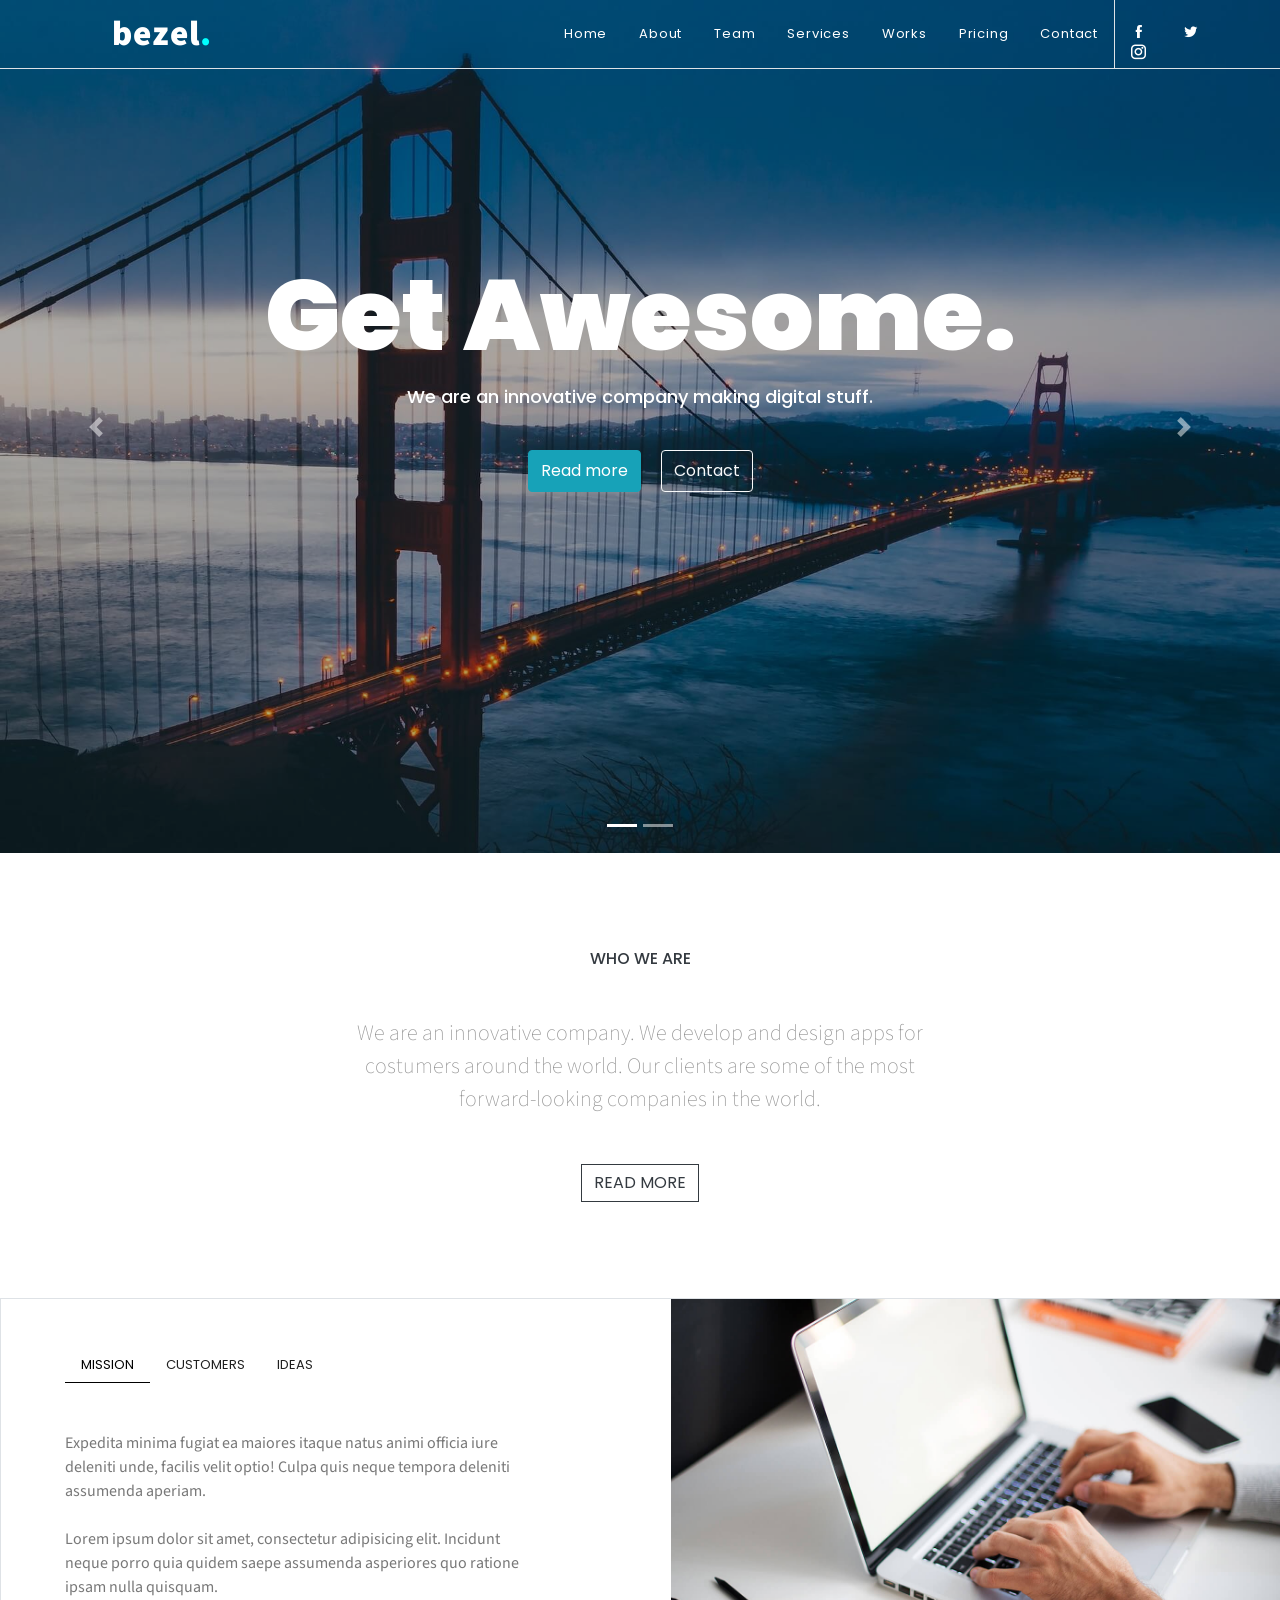
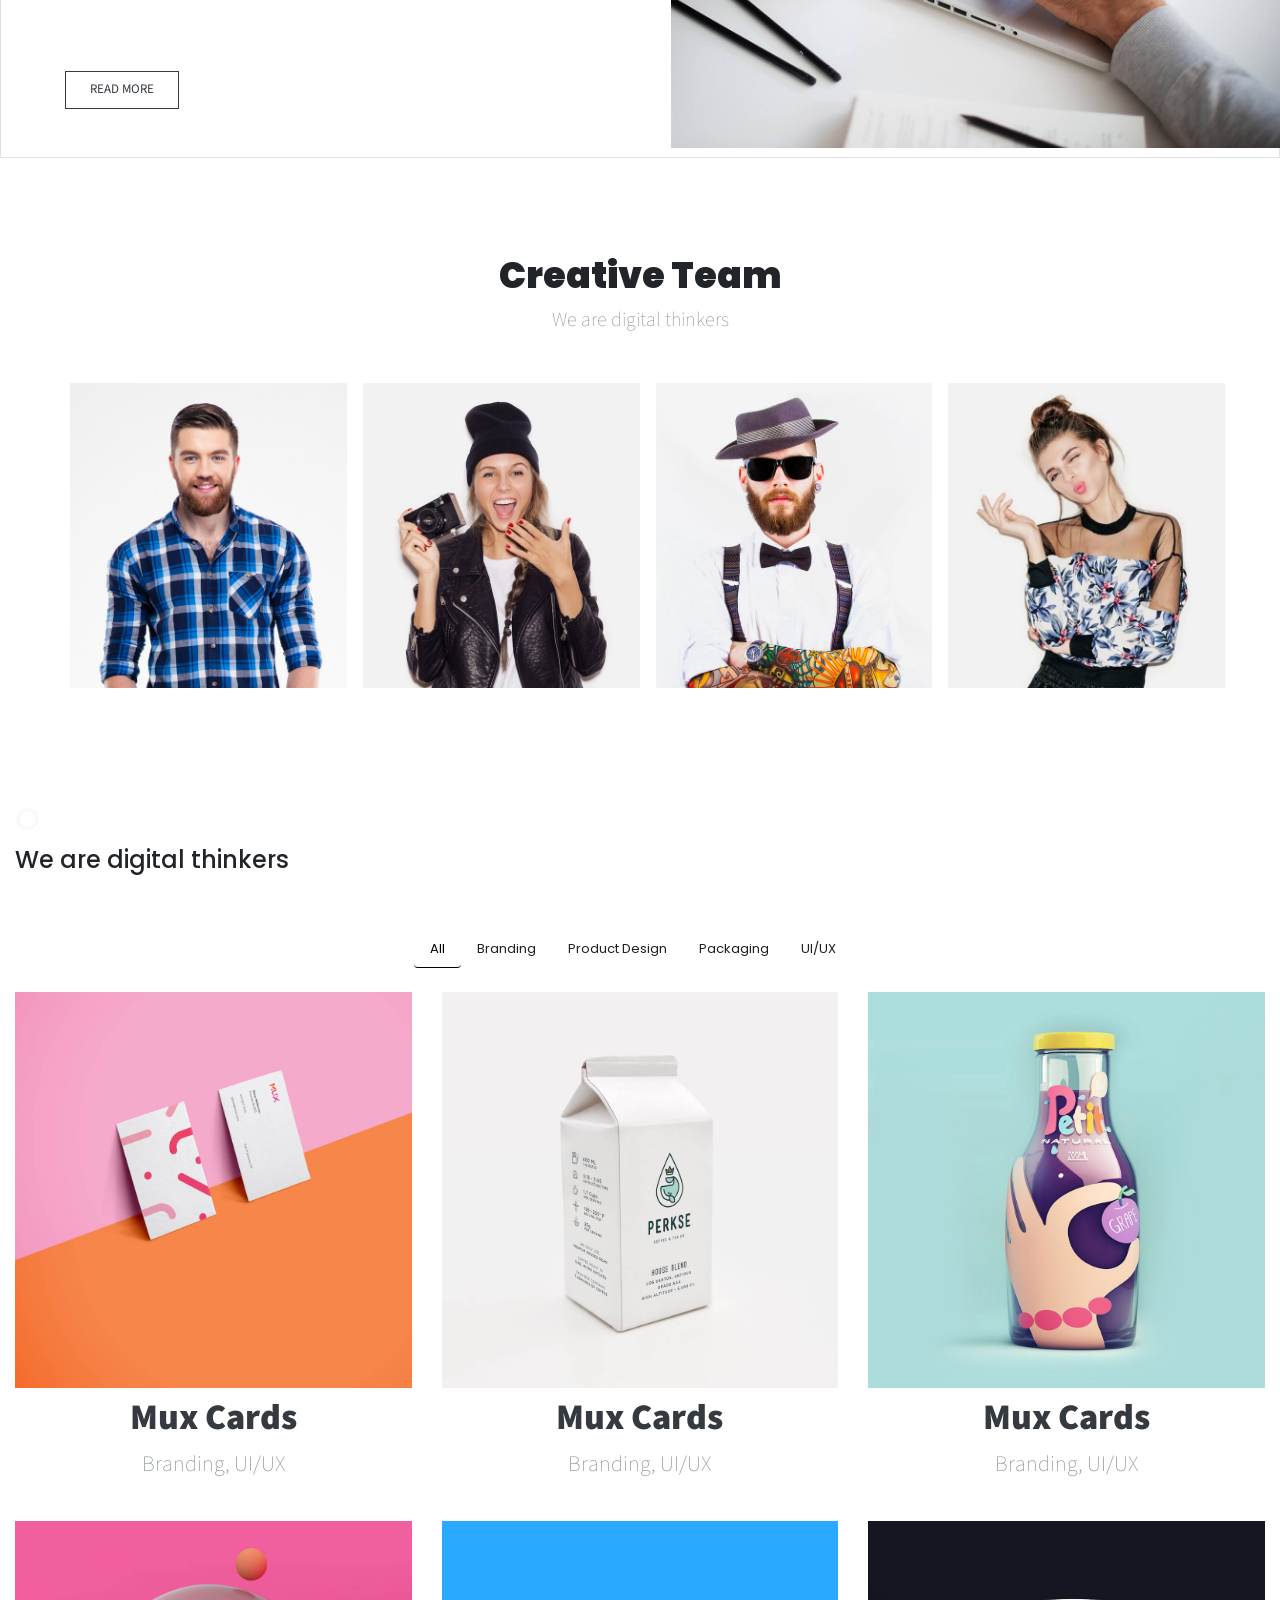
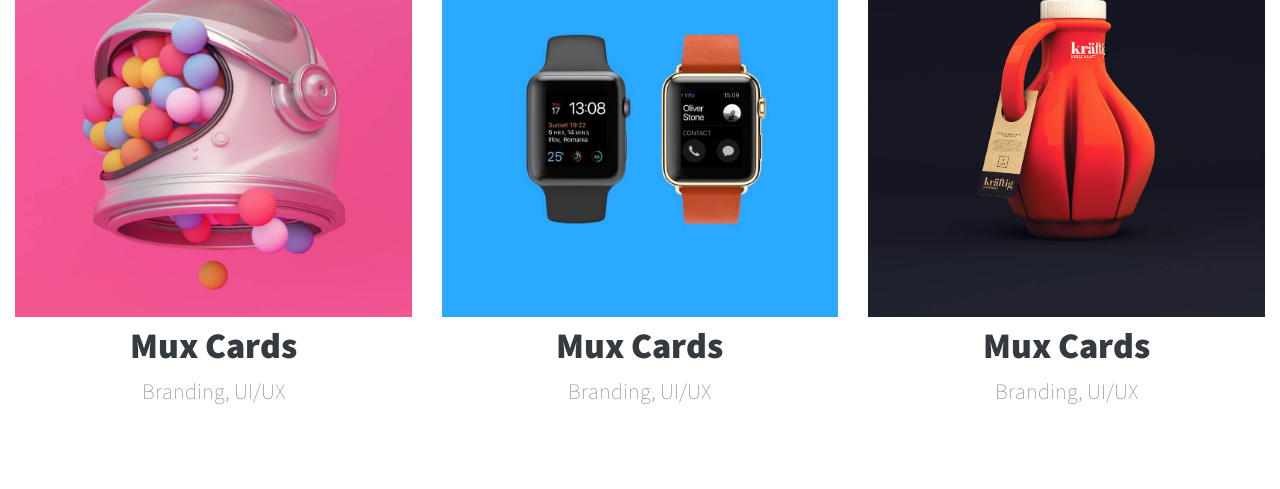
==== commit 1aa229a6: "add section products to html file" ====
--- a/boot1/index.html
+++ b/boot1/index.html
@@ -217,6 +217,185 @@
             </div>
         
         </section>
+        
+        <section class="products my-5" id="working">
+            <div class="container-fluid">
+                <div class="row">
+                    <div class="col-12">
+                    <div class="product-title w-60 m-auto pb-5">
+                        <h2 class="text-light">O</h2>
+                        <h4>We are digital thinkers</h4>
+                        </div>
+                    </div>
+                    <section class="product-member col-12">
+                        <div class="row">
+                            <div class="nav-layout m-auto">
+                           <ul class="nav nav-pills mb-3 col-12" id="pills-tab" role="tablist">
+                              <li class="nav-item">
+                                <a class="nav-link active" id="pills-all-tab" data-toggle="pill" href="#pills-all" role="tab" aria-controls="pills-all" aria-selected="true">All</a>
+                              </li>
+                              <li class="nav-item">
+                                <a class="nav-link" id="pills-branding-tab" data-toggle="pill" href="#pills-branding" role="tab" aria-controls="pills-branding" aria-selected="false">Branding</a>
+                              </li>
+                              <li class="nav-item">
+                                <a class="nav-link" id="pills-productdesign-tab" data-toggle="pill" href="#pills-productdesign" role="tab" aria-controls="pills-productdesign" aria-selected="false">Product Design</a>
+                              </li>
+                               <li class="nav-item">
+                                <a class="nav-link" id="pills-packaging-tab" data-toggle="pill" href="#pills-packaging" role="tab" aria-controls="pills-packaging" aria-selected="false">Packaging</a>
+                              </li>
+                               <li class="nav-item">
+                                <a class="nav-link" id="pills-ui-tab" data-toggle="pill" href="#pills-ui" role="tab" aria-controls="pills-ui" aria-selected="false">UI/UX</a>
+                              </li>
+                            </ul>
+                            </div>
+                            <div class="tab-content col-12" id="pills-tabContent">
+                              <div class="tab-pane fade show active" id="pills-all" role="tabpanel" aria-labelledby="pills-all-tab">
+                                  <div class="row">
+                                  <div class="col-lg-4 col-md-6 member-container">
+                                  <section class="member my-2">
+                                      <img class="img-fluid" src="images/portfolio-1.jpg"/>
+                                      <div class="member-caption w-75 m-auto px-3 py-2 bg-white text-center">
+                                          <h3 class="text-dark">Mux Cards</h3>
+                                          <p class="text-secondary">Branding, UI/UX</p>
+                                      </div>
+                                  </section>
+                                  </div>
+                                  <div class="col-lg-4 col-md-6 member-container">
+                                  <section class="member my-2">
+                                      <img class="img-fluid" src="images/portfolio-2.jpg"/>
+                                      <div class="member-caption w-75 m-auto px-3 py-2 bg-white text-center">
+                                          <h3 class="text-dark">Mux Cards</h3>
+                                          <p class="text-secondary">Branding, UI/UX</p>
+                                      </div>
+                                  </section>
+                                  </div>
+                                    <div class="col-lg-4 col-md-6 member-container">
+                                  <section class="member my-2">
+                                      <img class="img-fluid" src="images/portfolio-3.jpg"/>
+                                      <div class="member-caption w-75 m-auto px-3 py-2 bg-white text-center">
+                                          <h3 class="text-dark">Mux Cards</h3>
+                                          <p class="text-secondary">Branding, UI/UX</p>
+                                      </div>
+                                  </section>
+                                  </div>
+                                      <div class="col-lg-4 col-md-6 member-container">
+                                  <section class="member my-2">
+                                      <img class="img-fluid" src="images/portfolio-4.jpg"/>
+                                      <div class="member-caption w-75 m-auto px-3 py-2 bg-white text-center">
+                                          <h3 class="text-dark">Mux Cards</h3>
+                                          <p class="text-secondary">Branding, UI/UX</p>
+                                      </div>
+                                  </section>
+                                  </div>
+                                      <div class="col-lg-4 col-md-6 member-container">
+                                  <section class="member my-2">
+                                      <img class="img-fluid" src="images/portfolio-5.jpg"/>
+                                      <div class="member-caption w-75 m-auto px-3 py-2 bg-white text-center">
+                                          <h3 class="text-dark">Mux Cards</h3>
+                                          <p class="text-secondary">Branding, UI/UX</p>
+                                      </div>
+                                  </section>
+                                  </div>
+                                      <div class="col-lg-4 col-md-6 member-container">
+                                  <section class="member my-2">
+                                      <img class="img-fluid" src="images/portfolio-6.jpg"/>
+                                      <div class="member-caption w-75 m-auto px-3 py-2 bg-white text-center">
+                                          <h3 class="text-dark">Mux Cards</h3>
+                                          <p class="text-secondary">Branding, UI/UX</p>
+                                      </div>
+                                  </section>
+                                  </div>
+                                      </div>
+                              </div>
+                              <div class="tab-pane fade" id="pills-branding" role="tabpanel" aria-labelledby="pills-branding-tab">
+                                  <div class="row">
+                                   <div class="col-lg-4 col-md-6 member-container">
+                                  <section class="member my-2">
+                                      <img class="img-fluid" src="images/portfolio-5.jpg"/>
+                                      <div class="member-caption w-75 m-auto px-3 py-2 bg-white text-center">
+                                          <h3 class="text-dark">Mux Cards</h3>
+                                          <p class="text-secondary">Branding, UI/UX</p>
+                                      </div>
+                                  </section>
+                                  </div>
+                                      <div class="col-lg-4 col-md-6 member-container">
+                                  <section class="member my-2">
+                                      <img class="img-fluid" src="images/portfolio-6.jpg"/>
+                                      <div class="member-caption w-75 m-auto px-3 py-2 bg-white text-center">
+                                          <h3 class="text-dark">Mux Cards</h3>
+                                          <p class="text-secondary">Branding, UI/UX</p>
+                                      </div>
+                                  </section>
+                                  </div>
+                                      <div class="col-lg-4 col-md-6 member-container">
+                                  <section class="member my-2">
+                                      <img class="img-fluid" src="images/portfolio-4.jpg"/>
+                                      <div class="member-caption w-75 m-auto px-3 py-2 bg-white text-center">
+                                          <h3 class="text-dark">Mux Cards</h3>
+                                          <p class="text-secondary">Branding, UI/UX</p>
+                                      </div>
+                                  </section>
+                                  </div>
+                                  </div>
+                                
+                                </div>
+                              <div class="tab-pane fade" id="pills-productdesign" role="tabpanel" aria-labelledby="pills-productdesign-tab">
+                              	<div class="row">
+                                   <div class="col-lg-4 col-md-6 member-container">
+                                  <section class="member my-2">
+                                      <img class="img-fluid" src="images/portfolio-1.jpg"/>
+                                      <div class="member-caption w-75 m-auto px-3 py-2 bg-white text-center">
+                                          <h3 class="text-dark">Mux Cards</h3>
+                                          <p class="text-secondary">Branding, UI/UX</p>
+                                      </div>
+                                  </section>
+                                  </div>
+                                      <div class="col-lg-4 col-md-6 member-container">
+                                  <section class="member my-2">
+                                      <img class="img-fluid" src="images/portfolio-2.jpg"/>
+                                      <div class="member-caption w-75 m-auto px-3 py-2 bg-white text-center">
+                                          <h3 class="text-dark">Mux Cards</h3>
+                                          <p class="text-secondary">Branding, UI/UX</p>
+                                      </div>
+                                  </section>
+                                  </div>
+                                      <div class="col-lg-4 col-md-6 member-container">
+                                  <section class="member my-2">
+                                      <img class="img-fluid" src="images/portfolio-3.jpg"/>
+                                      <div class="member-caption w-75 m-auto px-3 py-2 bg-white text-center">
+                                          <h3 class="text-dark">Mux Cards</h3>
+                                          <p class="text-secondary">Branding, UI/UX</p>
+                                      </div>
+                                  </section>
+                                  </div>
+                                  </div>
+                              </div>
+                               <div class="tab-pane fade" id="pills-packaging" role="tabpanel" aria-labelledby="pills-packaging-tab"><div class="row">
+                                   <div class="col-lg-4 col-md-6 member-container">
+                                  <section class="member my-2">
+                                      <img class="img-fluid" src="images/portfolio-1.jpg"/>
+                                      <div class="member-caption w-75 m-auto px-3 py-2 bg-white text-center">
+                                          <h3 class="text-dark">Mux Cards</h3>
+                                          <p class="text-secondary">Branding, UI/UX</p>
+                                      </div>
+                                  </section>
+                                  </div>
+                                      
+                                      
+                                  </div></div>
+                                <div class="tab-pane fade" id="pills-ui" role="tabpanel" aria-labelledby="pills-ui-tab"><div class="col-lg-4 col-md-6 member-container">
+                                  <section class="member my-2">
+                                      <img class="img-fluid" src="images/portfolio-3.jpg"/>
+                                      <div class="member-caption w-75 m-auto px-3 py-2 bg-white text-center">
+                                          <h3 class="text-dark">Mux Cards</h3>
+                                          <p class="text-secondary">Branding, UI/UX</p>
+                                      </div>
+                                  </section>
+                                  </div></div>
+                            </div>
+
+                        </div>
+                        </section>
 <!--Commented        -->
 <!--
         <section class="bg-img position-relative my-5 text-center">
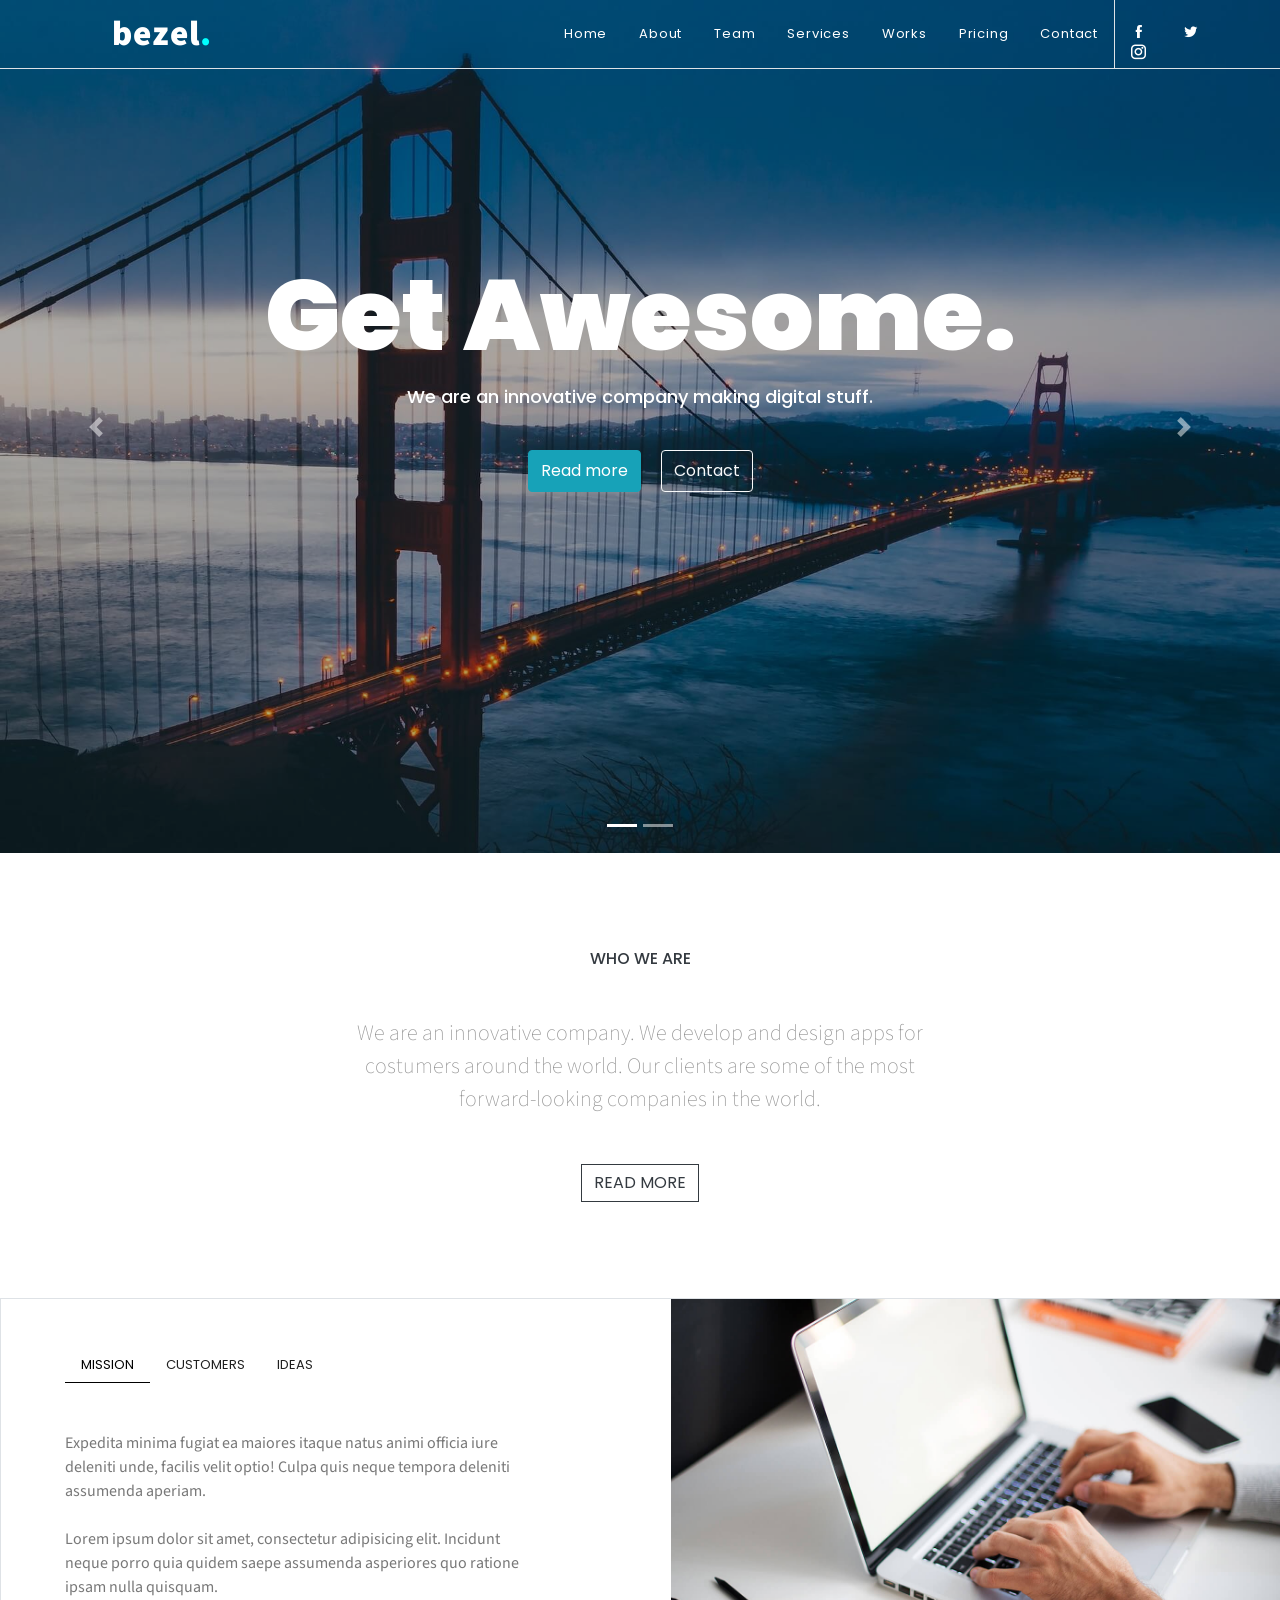
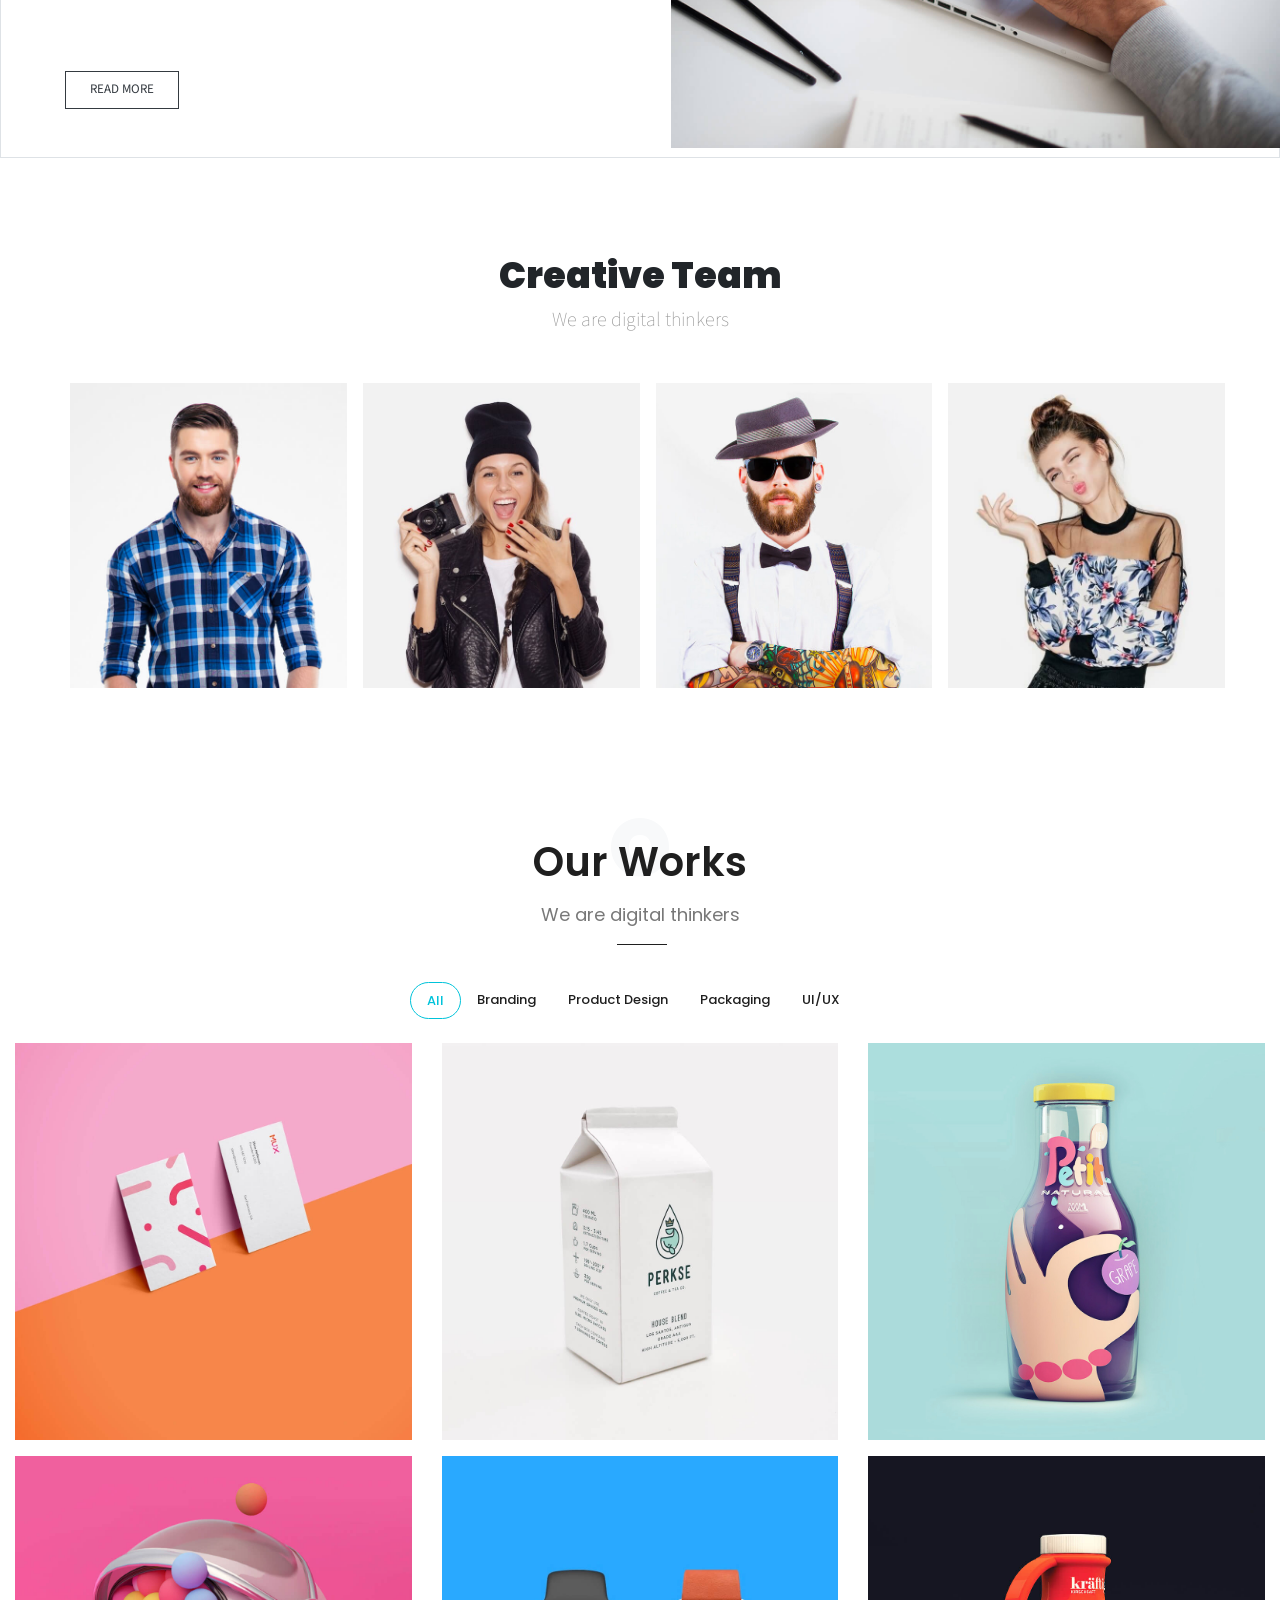
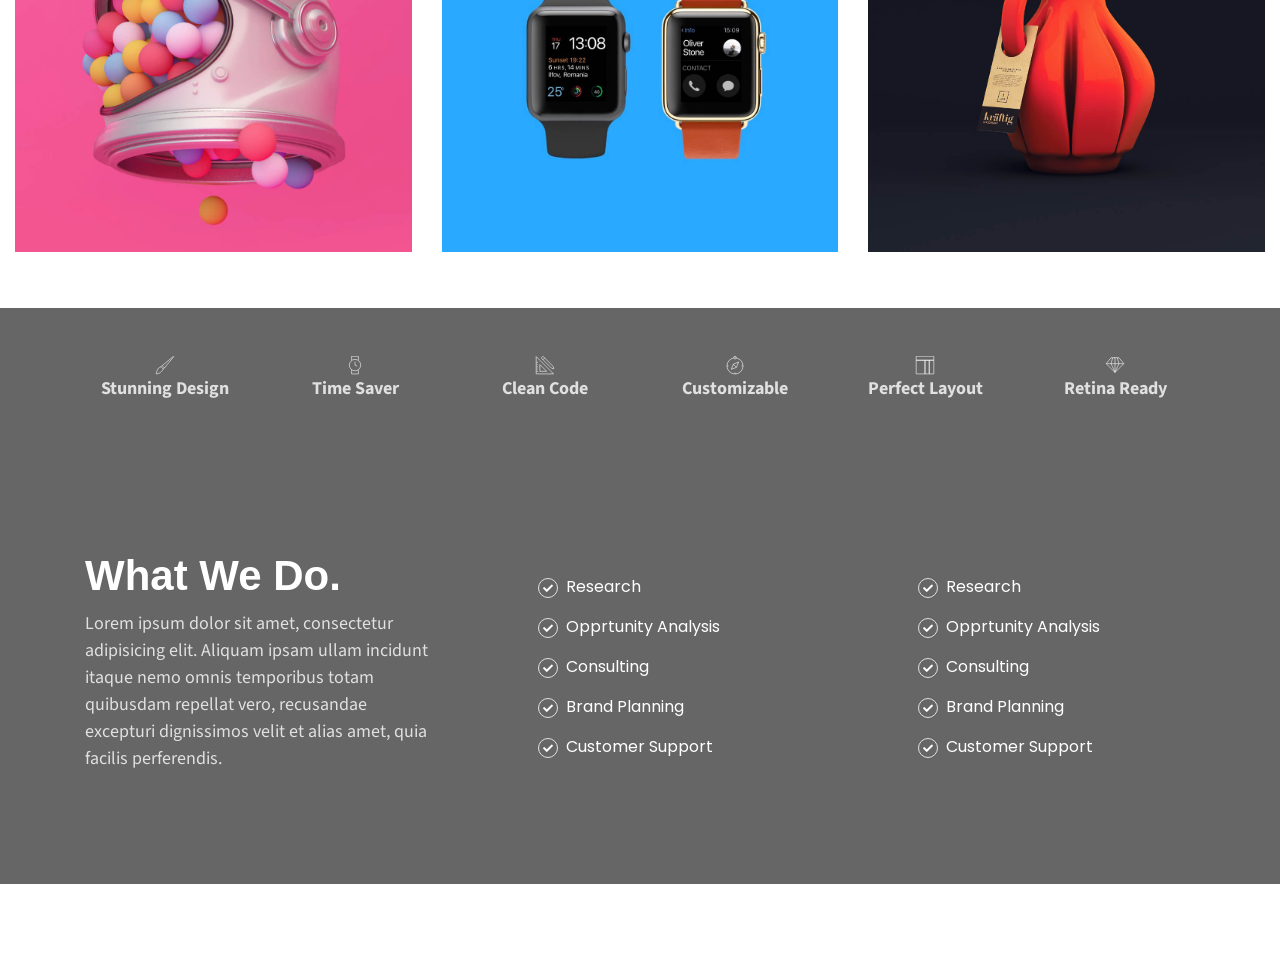
==== commit f0520e3f: "second update by linda" ====
--- a/boot1/index.html
+++ b/boot1/index.html
@@ -396,9 +396,8 @@
 
                         </div>
                         </section>
-<!--Commented        -->
-<!--
-        <section class="bg-img position-relative my-5 text-center">
+
+        <section class="bg-img container-fluid position-relative my-5 text-center">
             <div class="overlay3 position-absolute w-100 h-100"></div>
             <div class="container pt-5">
                 <div class="row mb-5 pb-5">
@@ -528,7 +527,8 @@
             </div>
         
         </section>
-
+<!--Commented        -->
+<!--
         <section class="text-center my-5 our-works position-relative ">
           
            <h3 class="pt-5">Our Works</h3>
--- a/boot1/style.css
+++ b/boot1/style.css
@@ -1,4 +1,7 @@
-
+*{
+     transition:all 1s;
+
+}
 body{
     font-family: 'Poppins', sans-serif;
     transition-timing-function: ease-in-out;
@@ -239,3 +242,151 @@
     left:40%;
     width: 15%;
 }
+  .products .product-title h4{
+    text-align: center;
+    font-size: 18px;
+    font-weight: 400;
+    color:rgb(120, 120, 120);
+}
+    .products .product-title h2{
+    position: relative;
+    font-weight: 900;
+    font-size: 80px;
+    font-family: 'Poppins', sans-serif;
+    text-align: center;
+
+}
+.products .product-title h2:after{
+    content:"Our Works";
+    position: absolute;
+    top: 40%;
+    left:15%;
+    color:#1f1f1f;
+    font-weight: 600;
+    font-size: 40px;
+    width: 70%;
+    
+}
+.products .product-title h2:before{
+    content:"";
+    height: 1px;
+    background-color: #1f1f1f;
+    position: absolute;
+    top: 150%;
+    margin-left: 8px;
+    font-weight: 600;
+    font-size: 40px;
+    width: 4%;
+    transition: all 1s;
+}
+.products .product-title h2:hover:before{
+    content:"";
+    height: 1px;
+    background-color: #1f1f1f;
+    position: absolute;
+    top: 150%;
+    left: 45%;
+    font-weight: 600;
+    font-size: 40px;
+    width: 8%;
+    cursor: pointer;
+    
+}
+.products .product-member .nav-pills .nav-link {
+    color: #1f1f1f;
+    background-color: #fff;
+    font-weight: 500;
+    font-size: 13px;
+    cursor: pointer;
+    text-align: center;  
+  
+}
+.products .product-member .nav-pills .nav-link.active, .nav-pills .show>.nav-link {
+    color: #00c3da;
+    border:1px solid #00c3da;
+    border-radius: 50px;
+    background-color: #fff;
+    font-weight: 500;
+    font-size: 13px;
+    cursor: pointer;
+    text-align: center;
+
+}
+.products .product-member .member-container{
+    overflow: hidden;
+}
+.products .product-member .member{
+    position: relative;
+    overflow: hidden;
+    transition: all 1s;
+
+}
+.products .product-member .member:hover img{
+    transform: scale(1.1,1.1);
+}
+.products .product-member .member .member-caption{
+    opacity: 0;
+    position: absolute;
+    top:70%;
+    left:10%;
+    transition:all 1s;
+    transition-delay: 0.5s;
+}
+
+.products .product-member .member:hover .member-caption{
+    opacity: 1;
+}
+
+.products .product-member .member .member-caption h3{
+    opacity: 0;
+    transition-delay: 1s;
+}
+.products .product-member .member .member-caption p{
+    opacity:0;
+    transition-delay: 1.5s;
+}
+
+.products .product-member .member:hover .member-caption h3{
+    opacity: 1;
+}
+.products .product-member .member:hover .member-caption p{
+    opacity:1;
+}
+@media (max-width:850px){
+        .products .product-member .nav-layout {
+    width: 100%;
+         
+}
+    .products .product-member .nav-layout .nav{
+        flex: auto;
+        justify-content: space-around;
+    }
+    .products .product-member .nav-pills .nav-item {
+    width: 30%;
+        
+}
+    .products .product-title h2:before{
+    content:"";
+    height: 1px;
+    background-color: #1f1f1f;
+    position: absolute;
+    top: 150%;
+    font-weight: 600;
+    font-size: 40px;
+    width: 8%;
+    transition: all 1s;
+}
+.products .product-title h2:hover:before{
+    content:"";
+    height: 1px;
+    background-color: #1f1f1f;
+    position: absolute;
+    top: 150%;
+    left: 40%;
+    font-weight: 600;
+    font-size: 40px;
+    width: 16%;
+    cursor: pointer;
+    
+}
+  
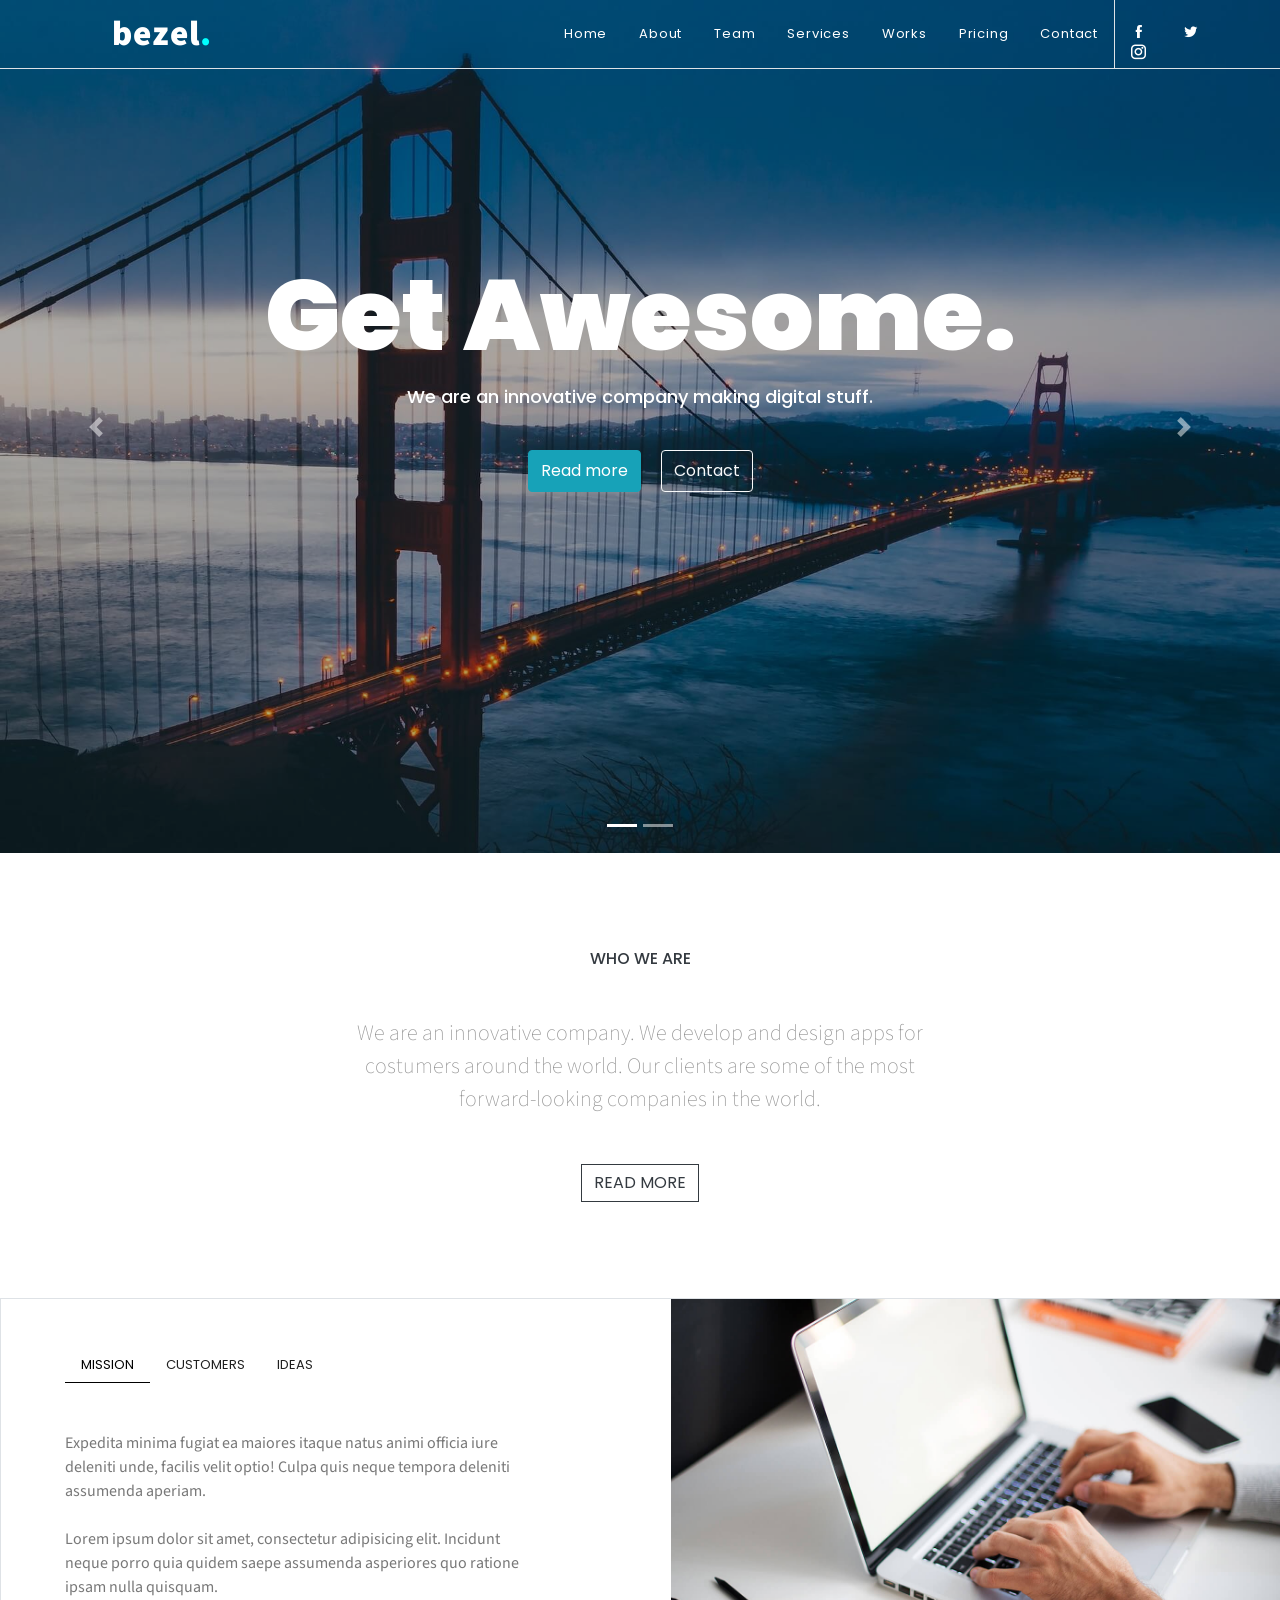
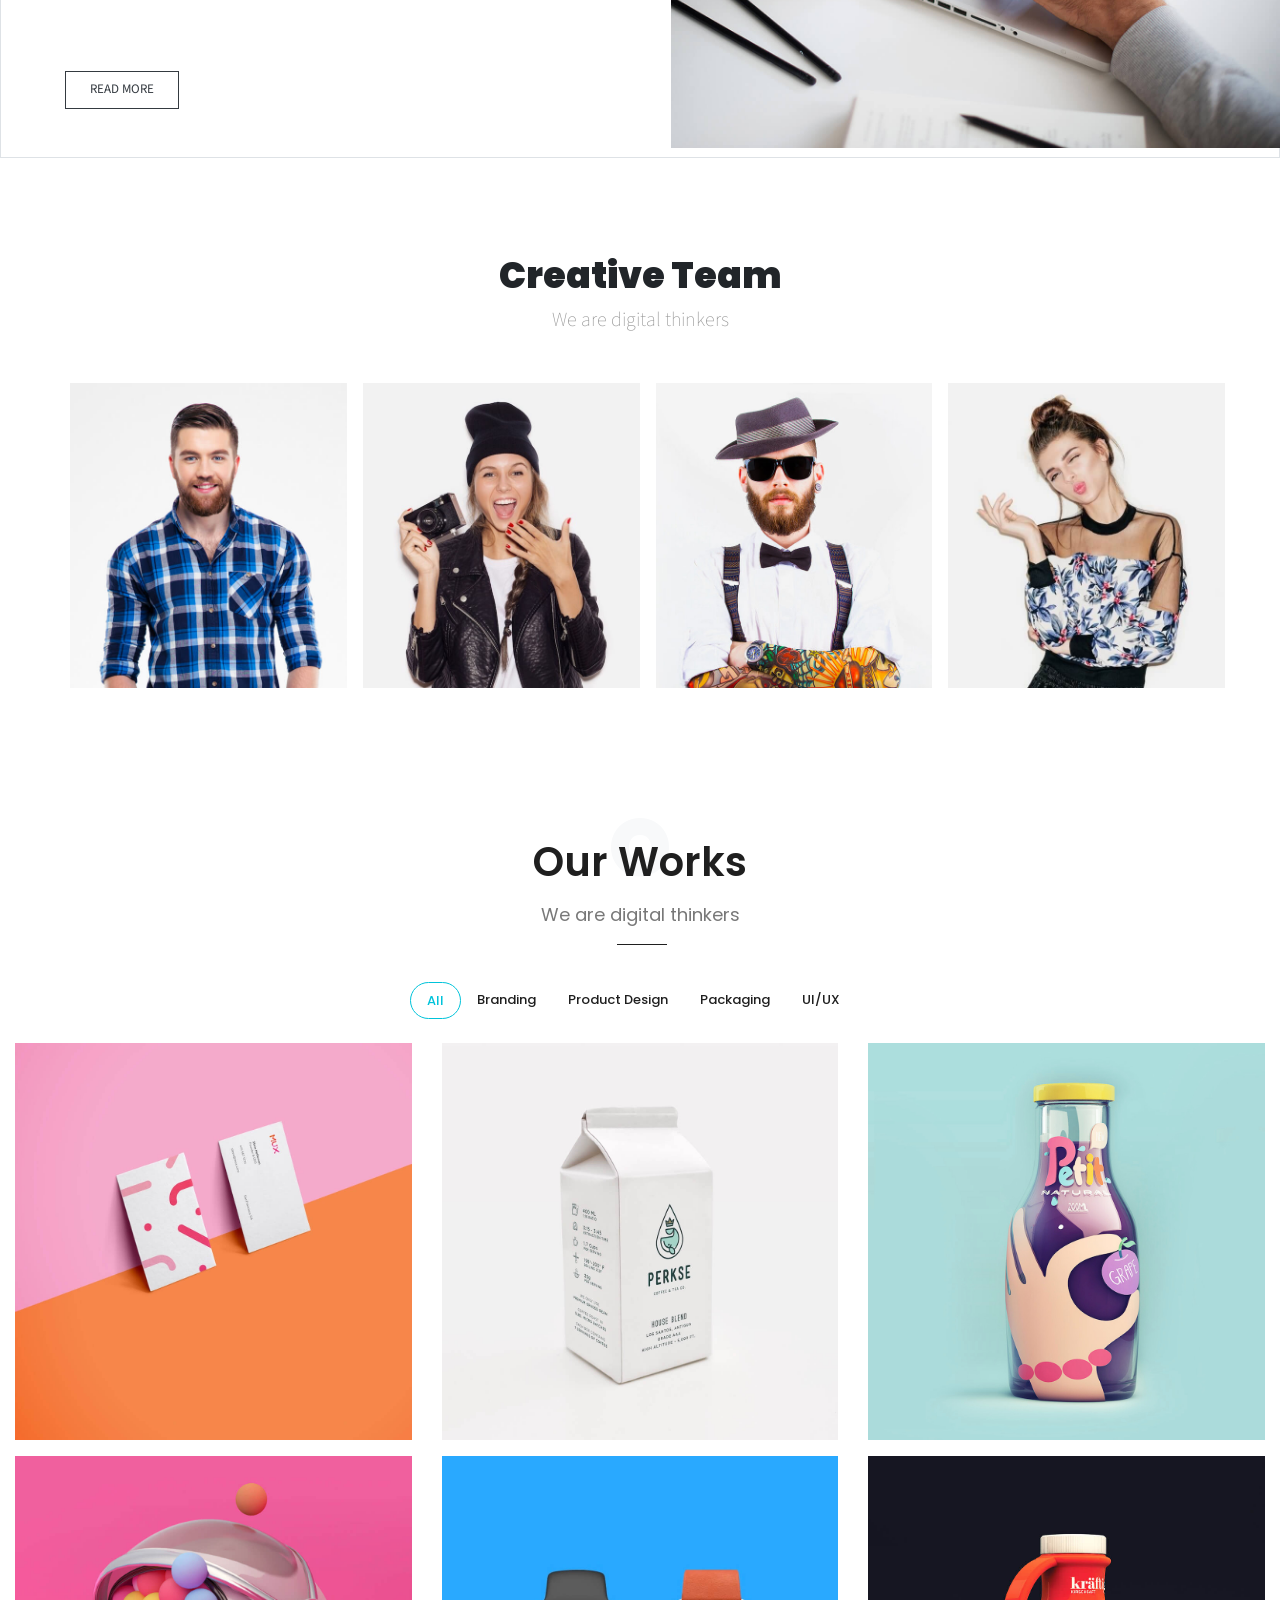
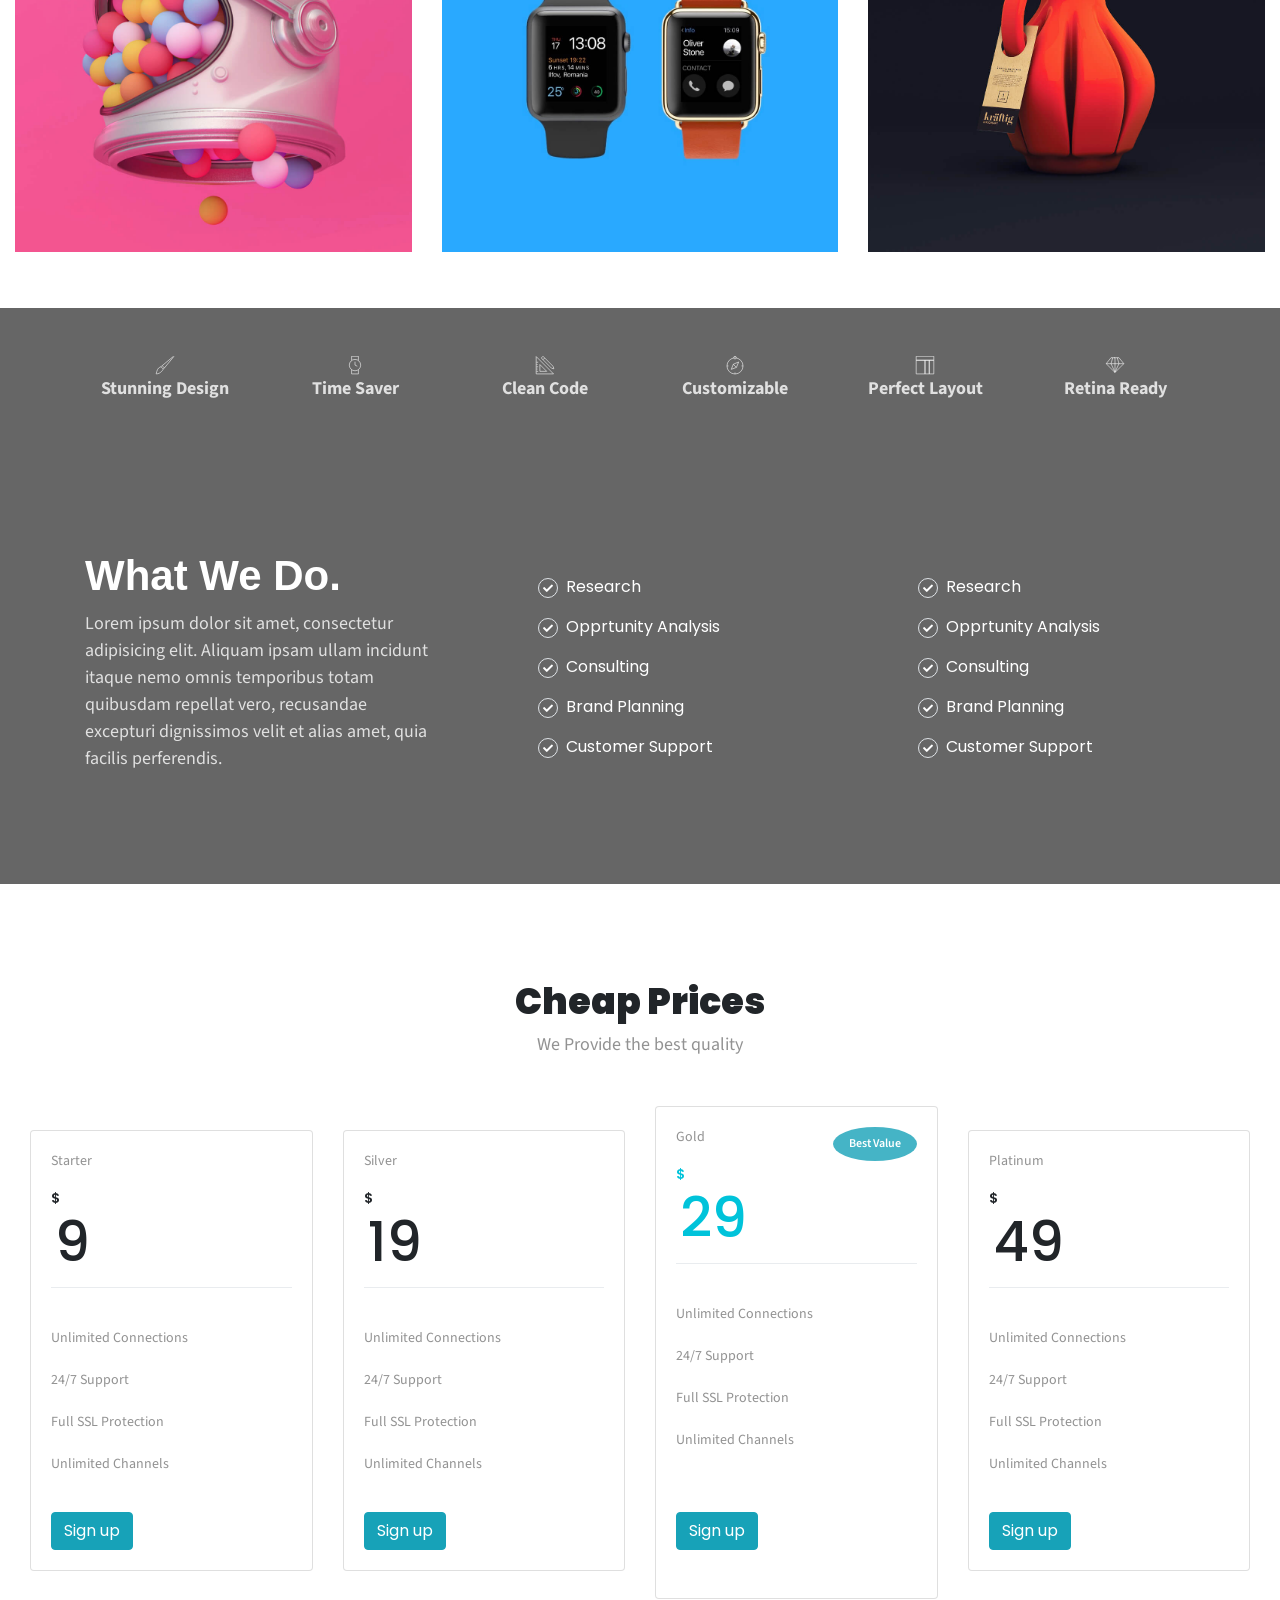
==== commit 666f3d94: "aya update" ====
--- a/boot1/index.html
+++ b/boot1/index.html
@@ -527,7 +527,7 @@
             </div>
         
         </section>
-<!--Commented        -->
+<!--Done by Shaimaa-->
 <!--
         <section class="text-center my-5 our-works position-relative ">
           
@@ -756,12 +756,13 @@
            <br><br><br><br><br><br><br><br><br><br><br><br><br><br><br><br><br><br><br>
         
         </section>
+-->
 
-        
-        <section class="prices mt-5 pt-5 my-5">
+     
+        <section class="prices container-fluid m-auto mt-5 pt-5 my-5">
             <h3 class="text-center">Cheap Prices</h3>
             <p class="p-title text-center mb-5">We Provide the best quality</p>
-            <div class="container">
+            <div class="container-fluid">
                 <div class="row">
                       <div class="col-md-3 pt-4">
                         <div class="card">
@@ -821,7 +822,8 @@
             </div>
         
         </section>
-        
+ <!--Commented        -->
+<!--       
         <section class="customers my-5 text-center bg-light">
             <h3 class="py-5">Happy Customers</h3>
             <div id="carouselExampleControls" class="carousel slide" data-ride="carousel">
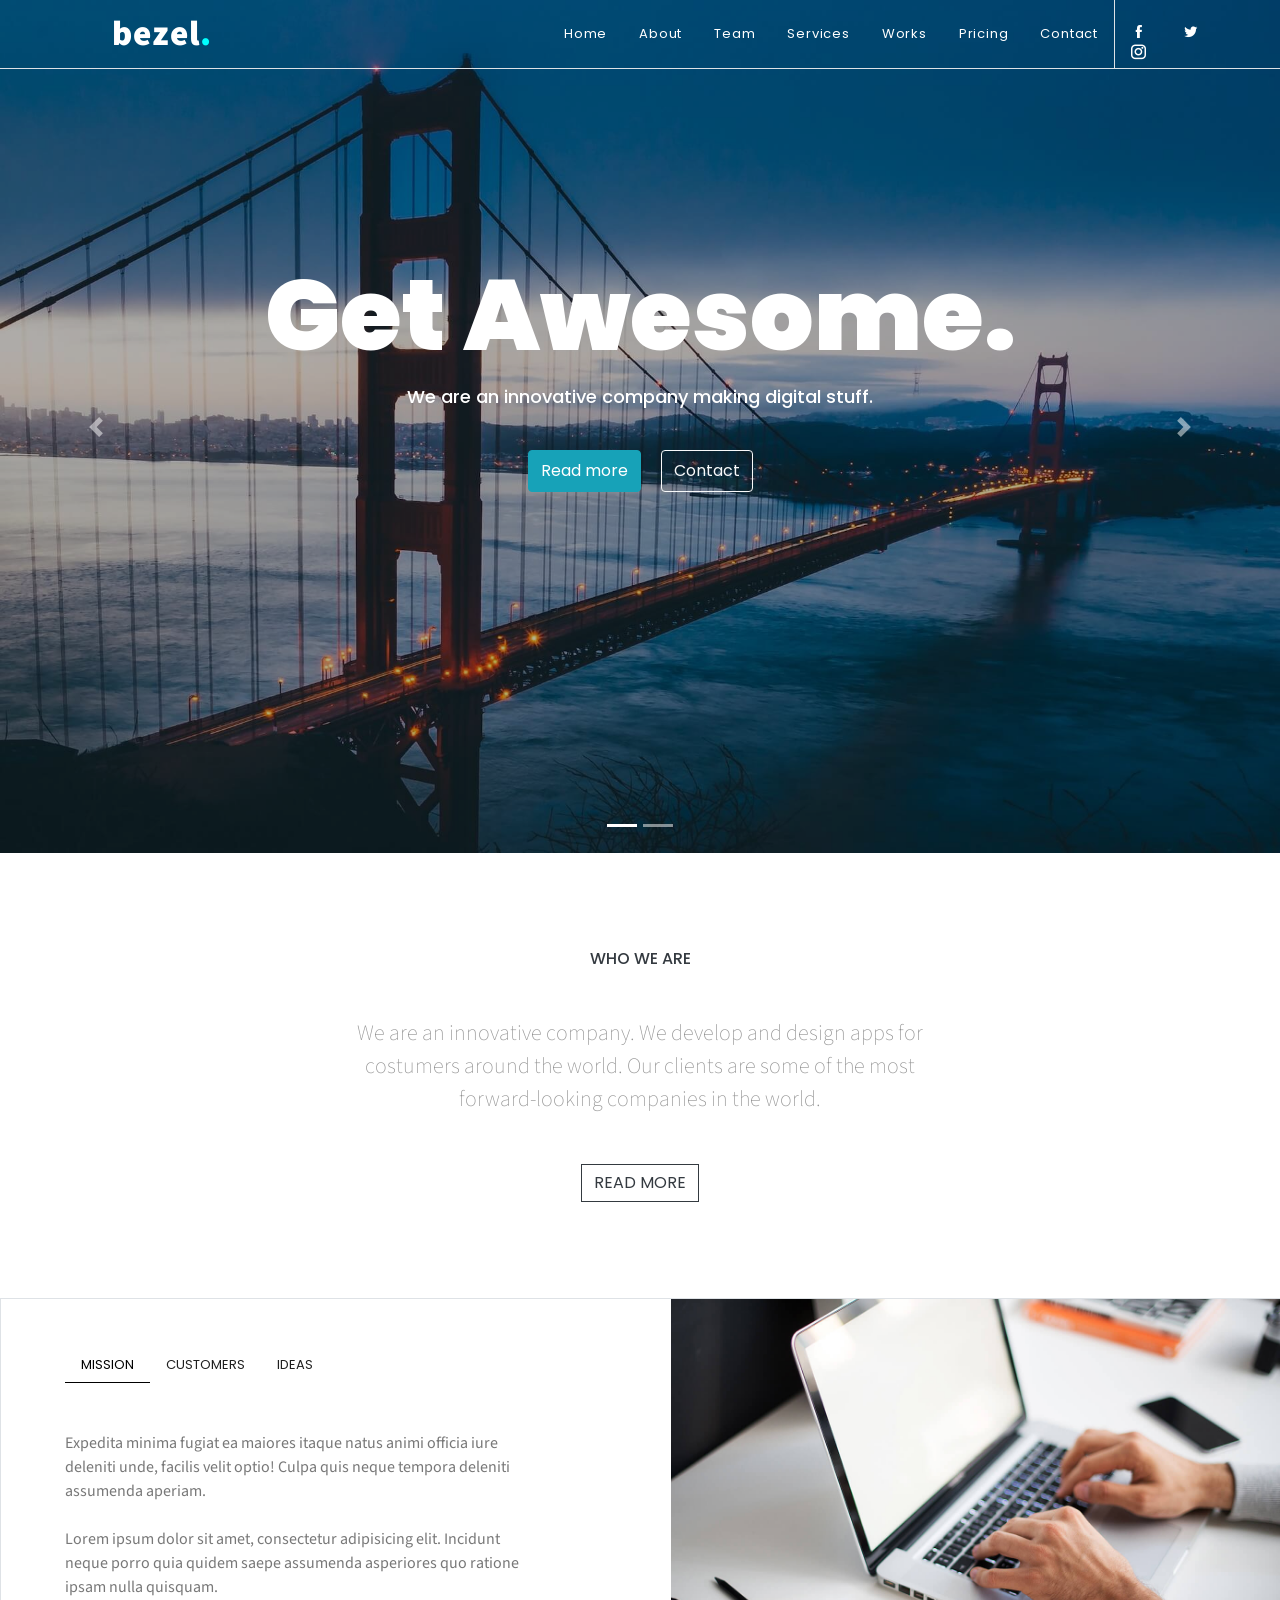
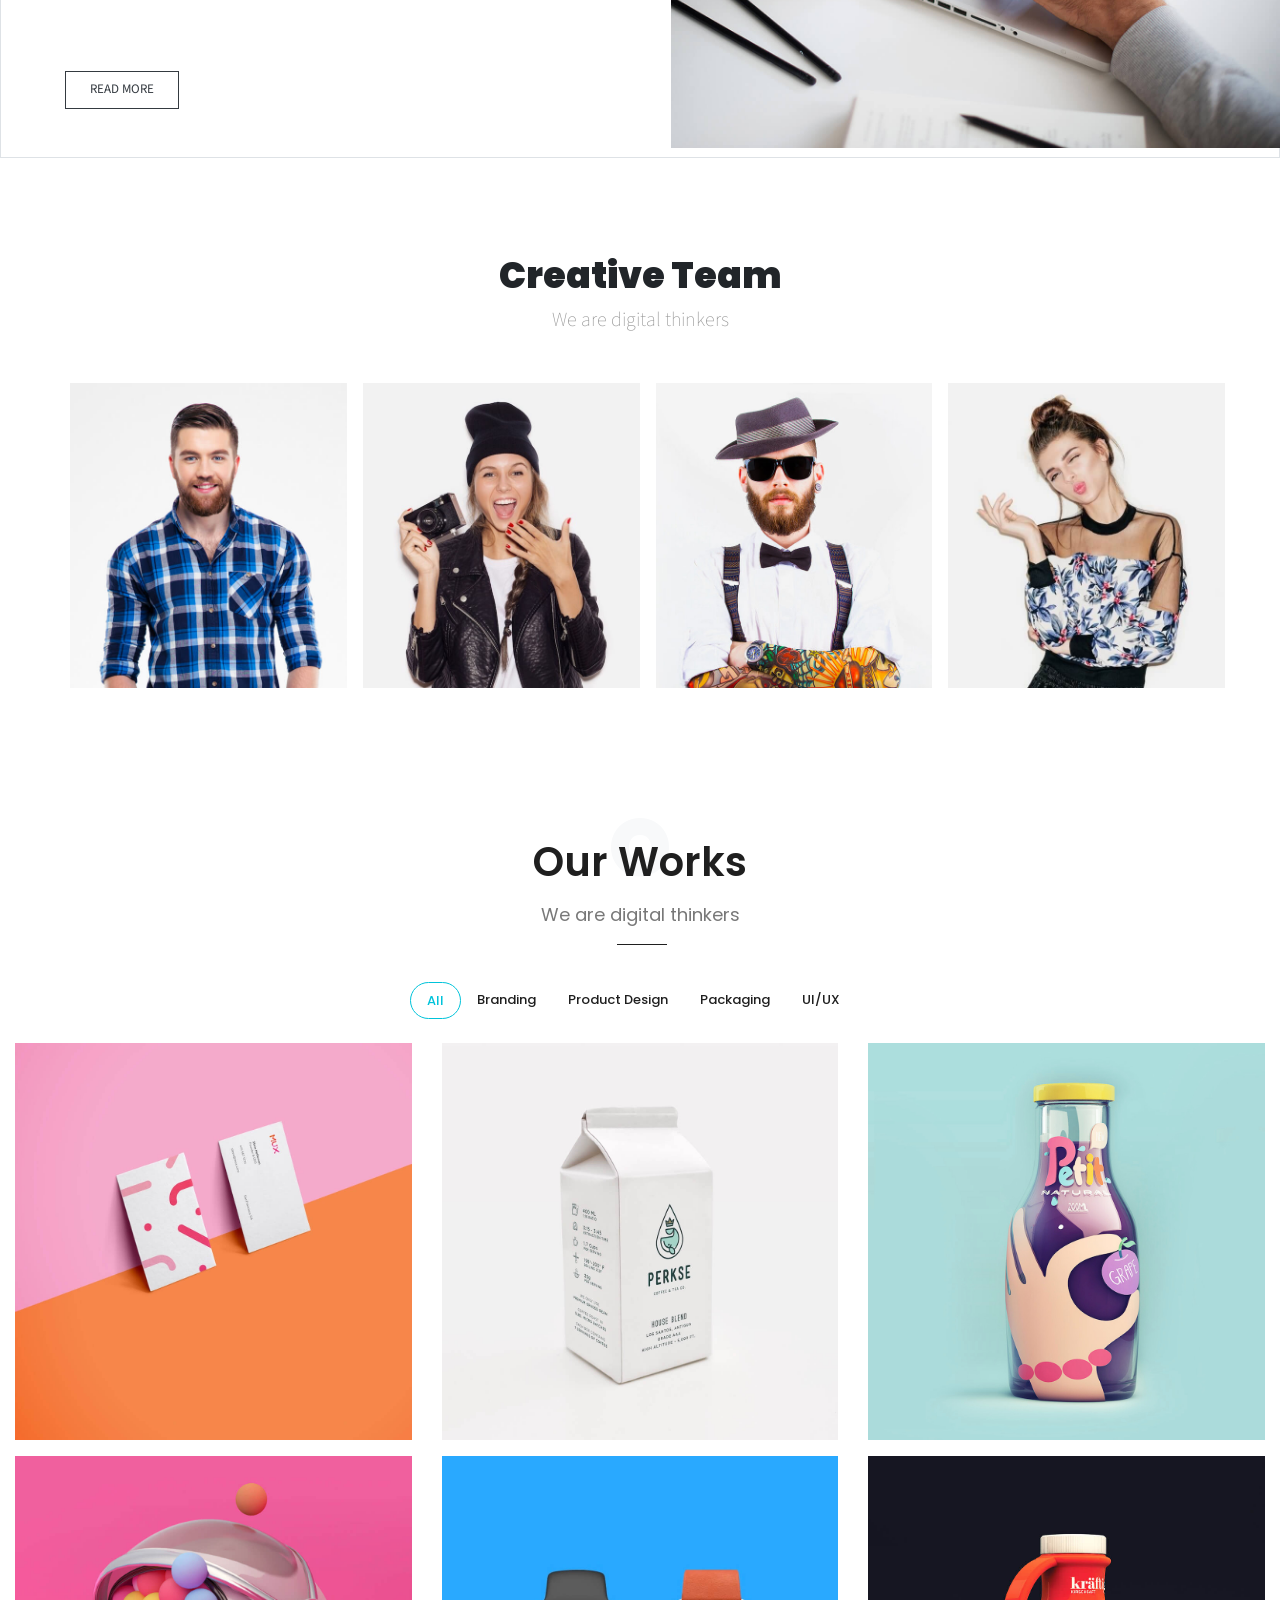
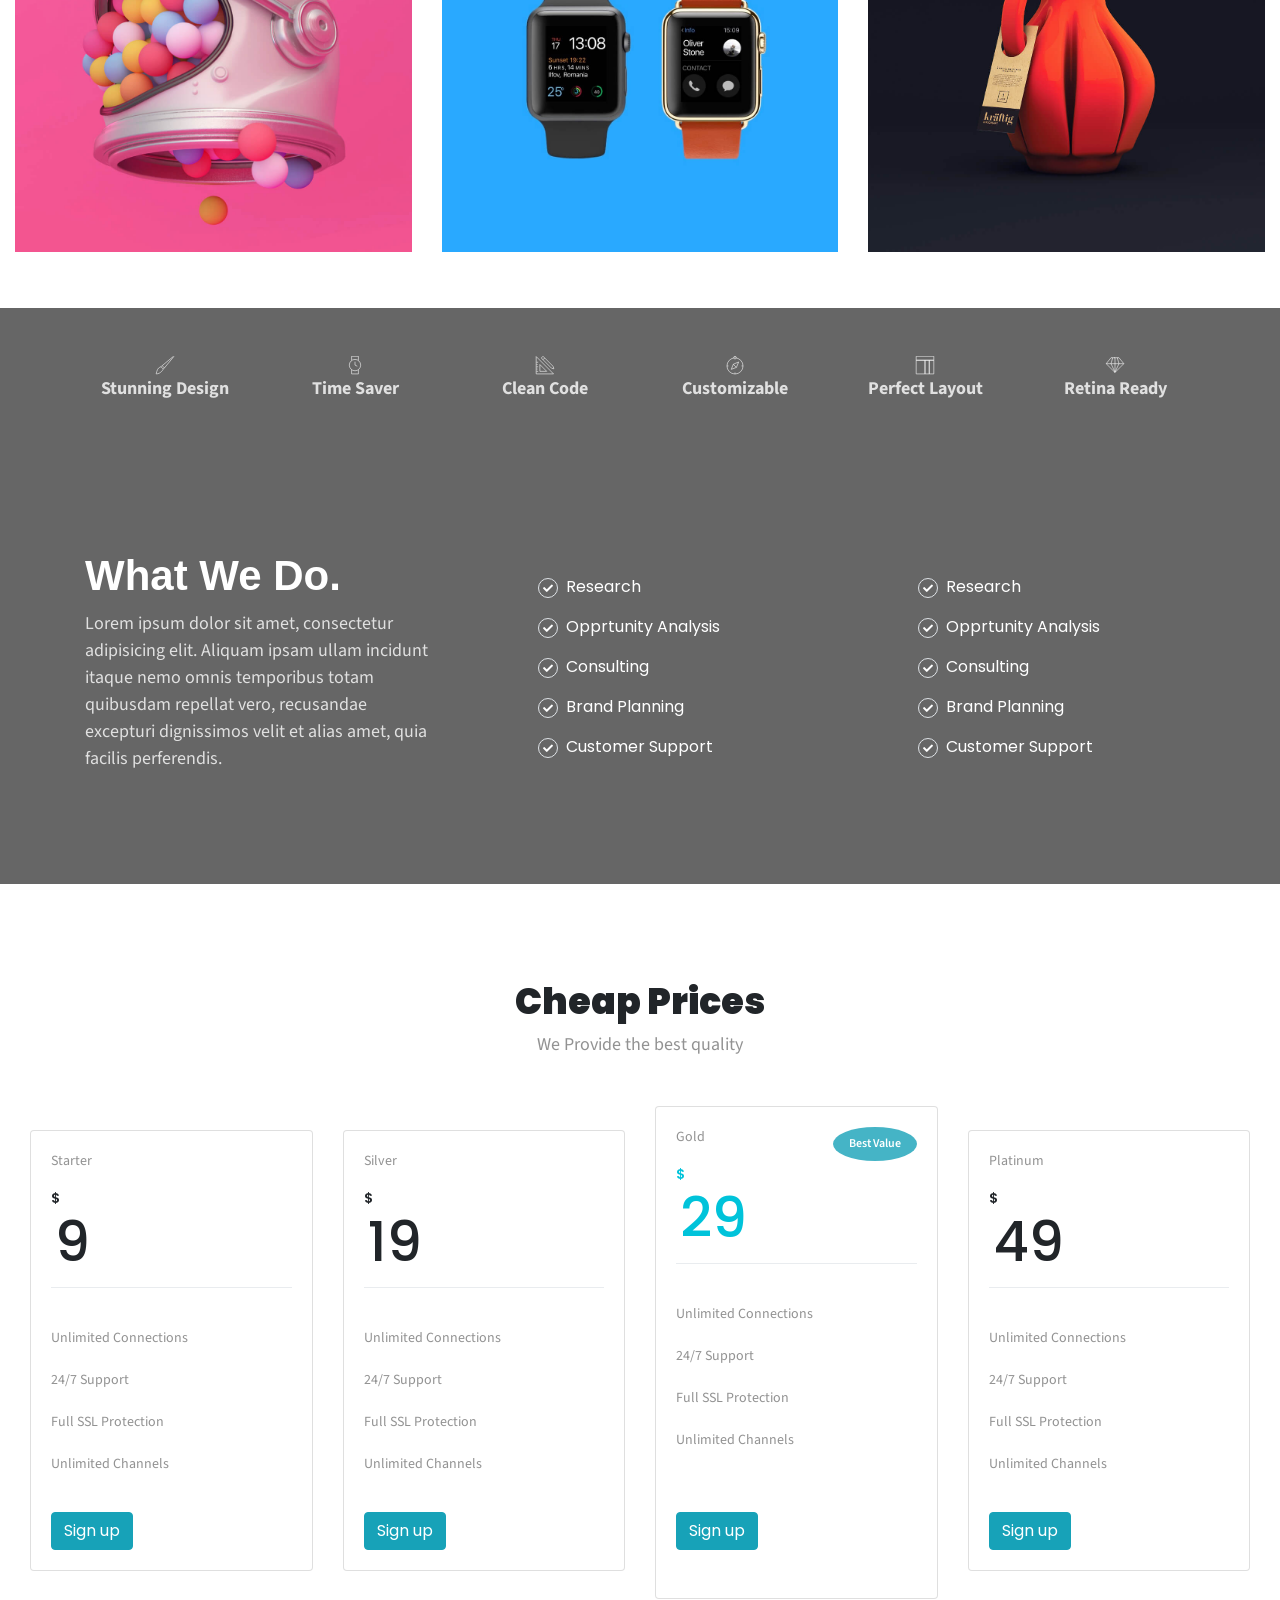
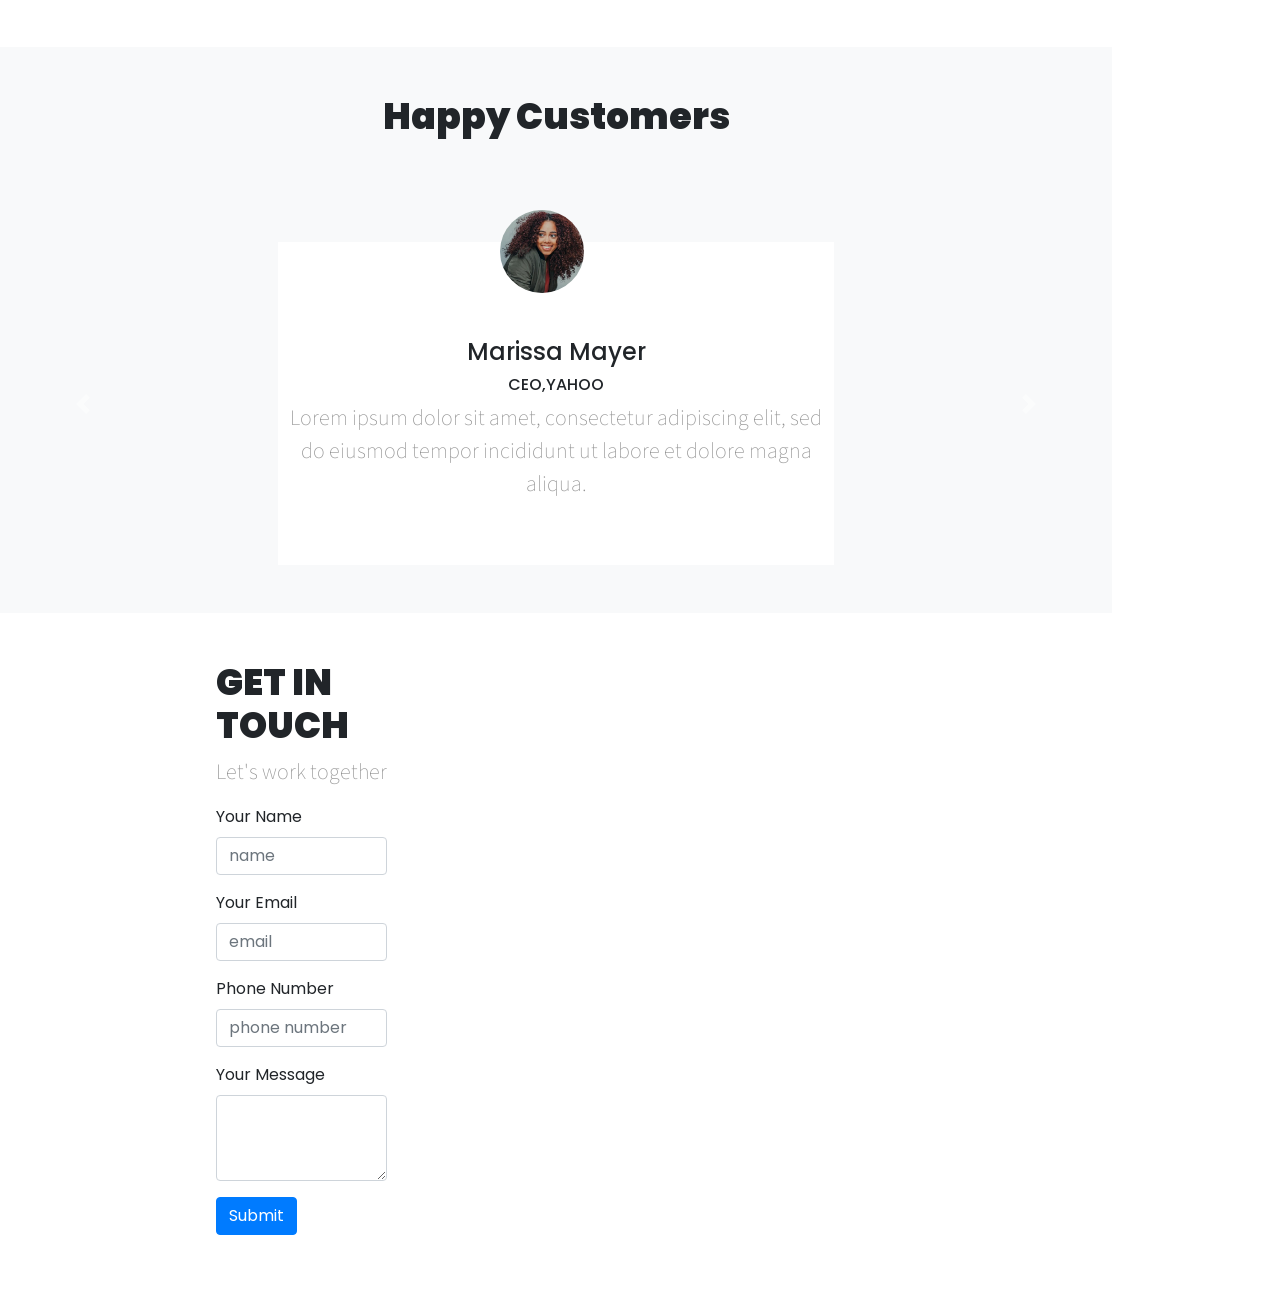
==== commit 03f34fc7: "esraa update" ====
--- a/boot1/index.html
+++ b/boot1/index.html
@@ -822,8 +822,7 @@
             </div>
         
         </section>
- <!--Commented        -->
-<!--       
+        
         <section class="customers my-5 text-center bg-light">
             <h3 class="py-5">Happy Customers</h3>
             <div id="carouselExampleControls" class="carousel slide" data-ride="carousel">
@@ -898,9 +897,7 @@
         
         </section>
         
-        
--->
-        
+               
                    
                     
       <script>$('#myTab a').on('click', function (e) {
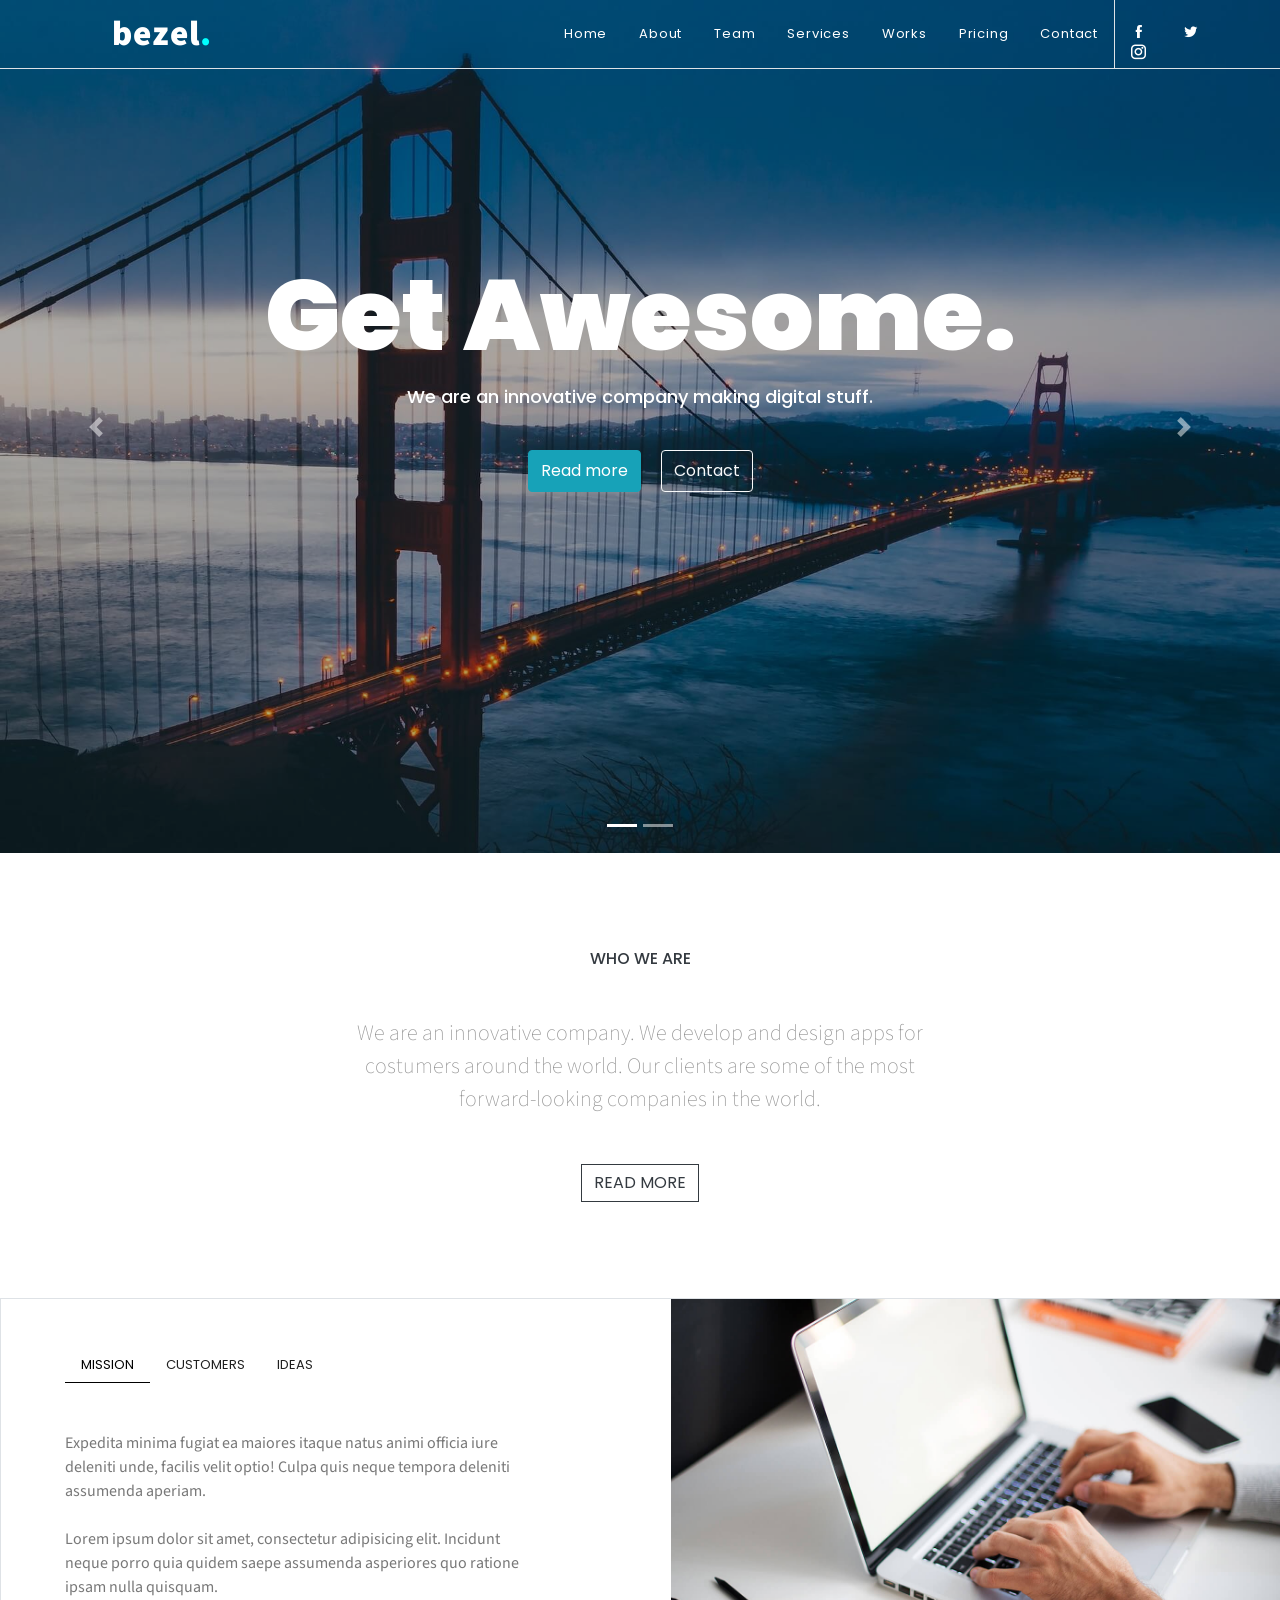
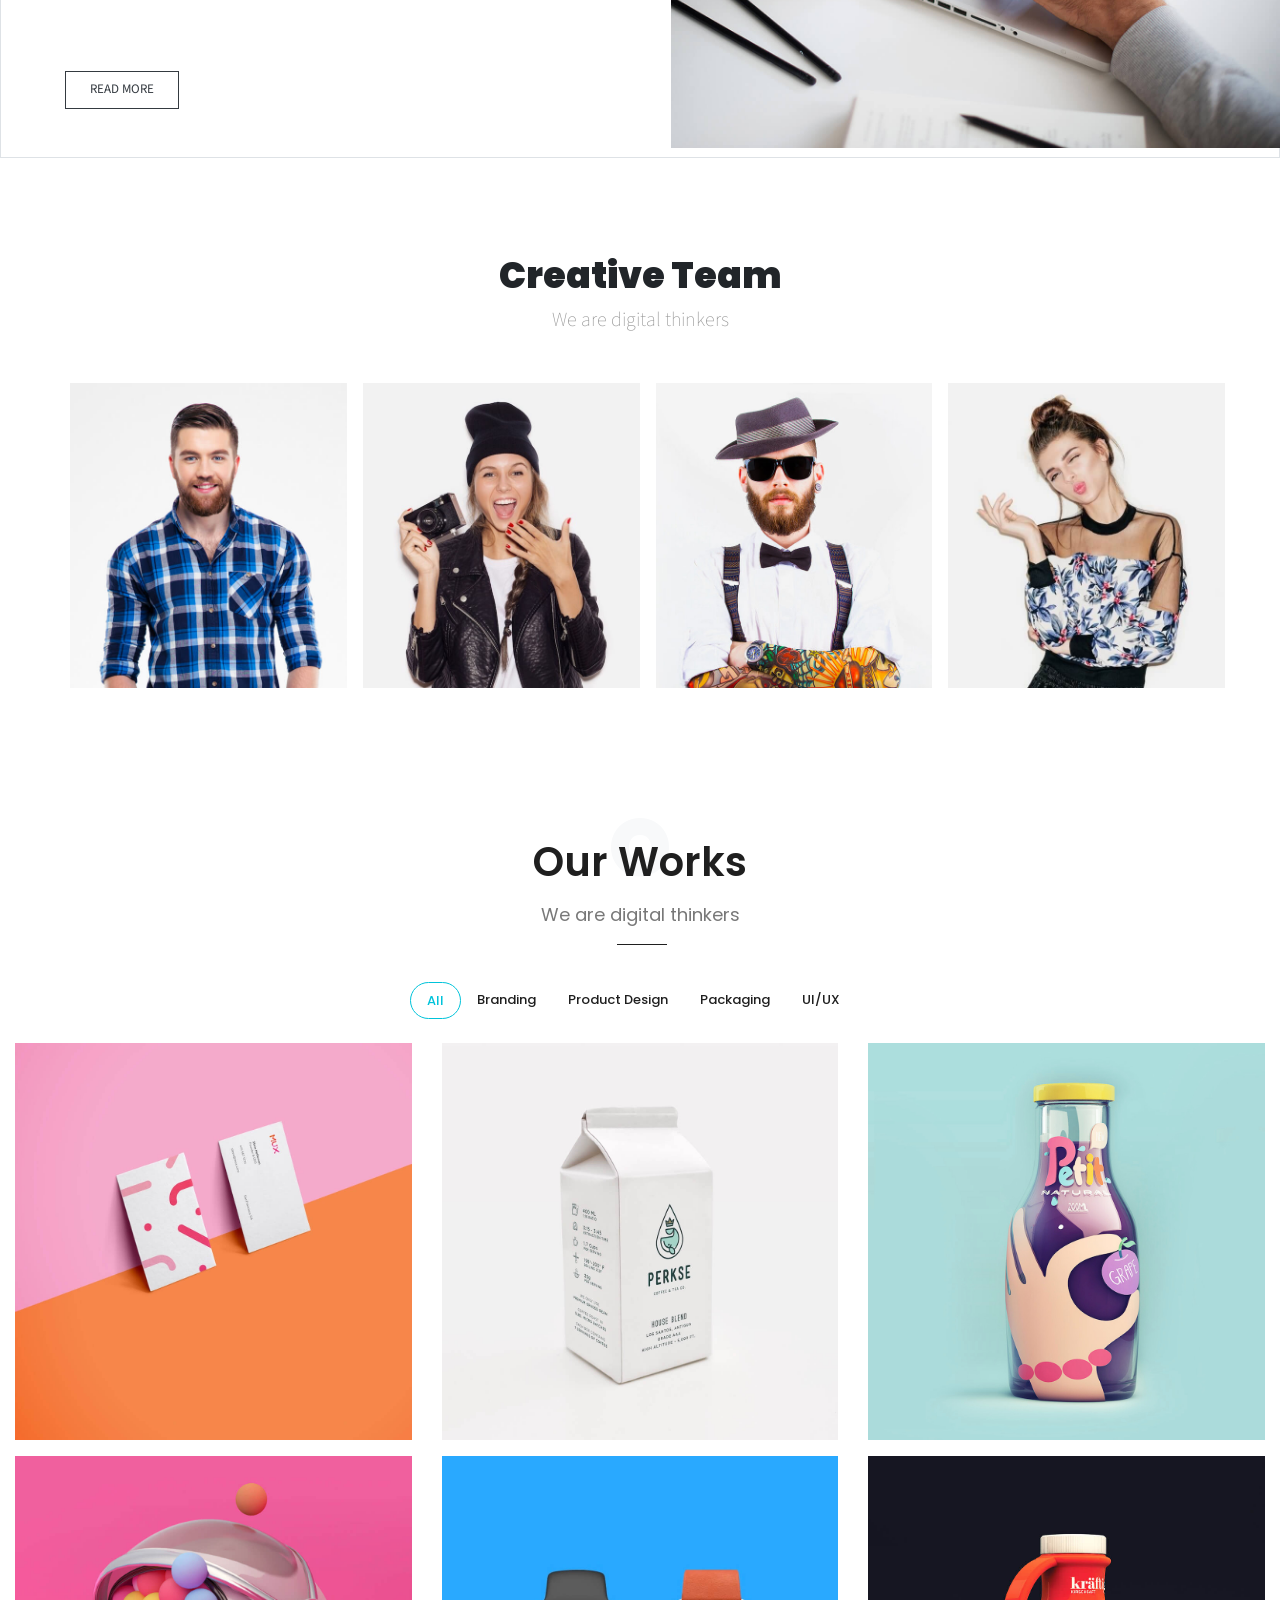
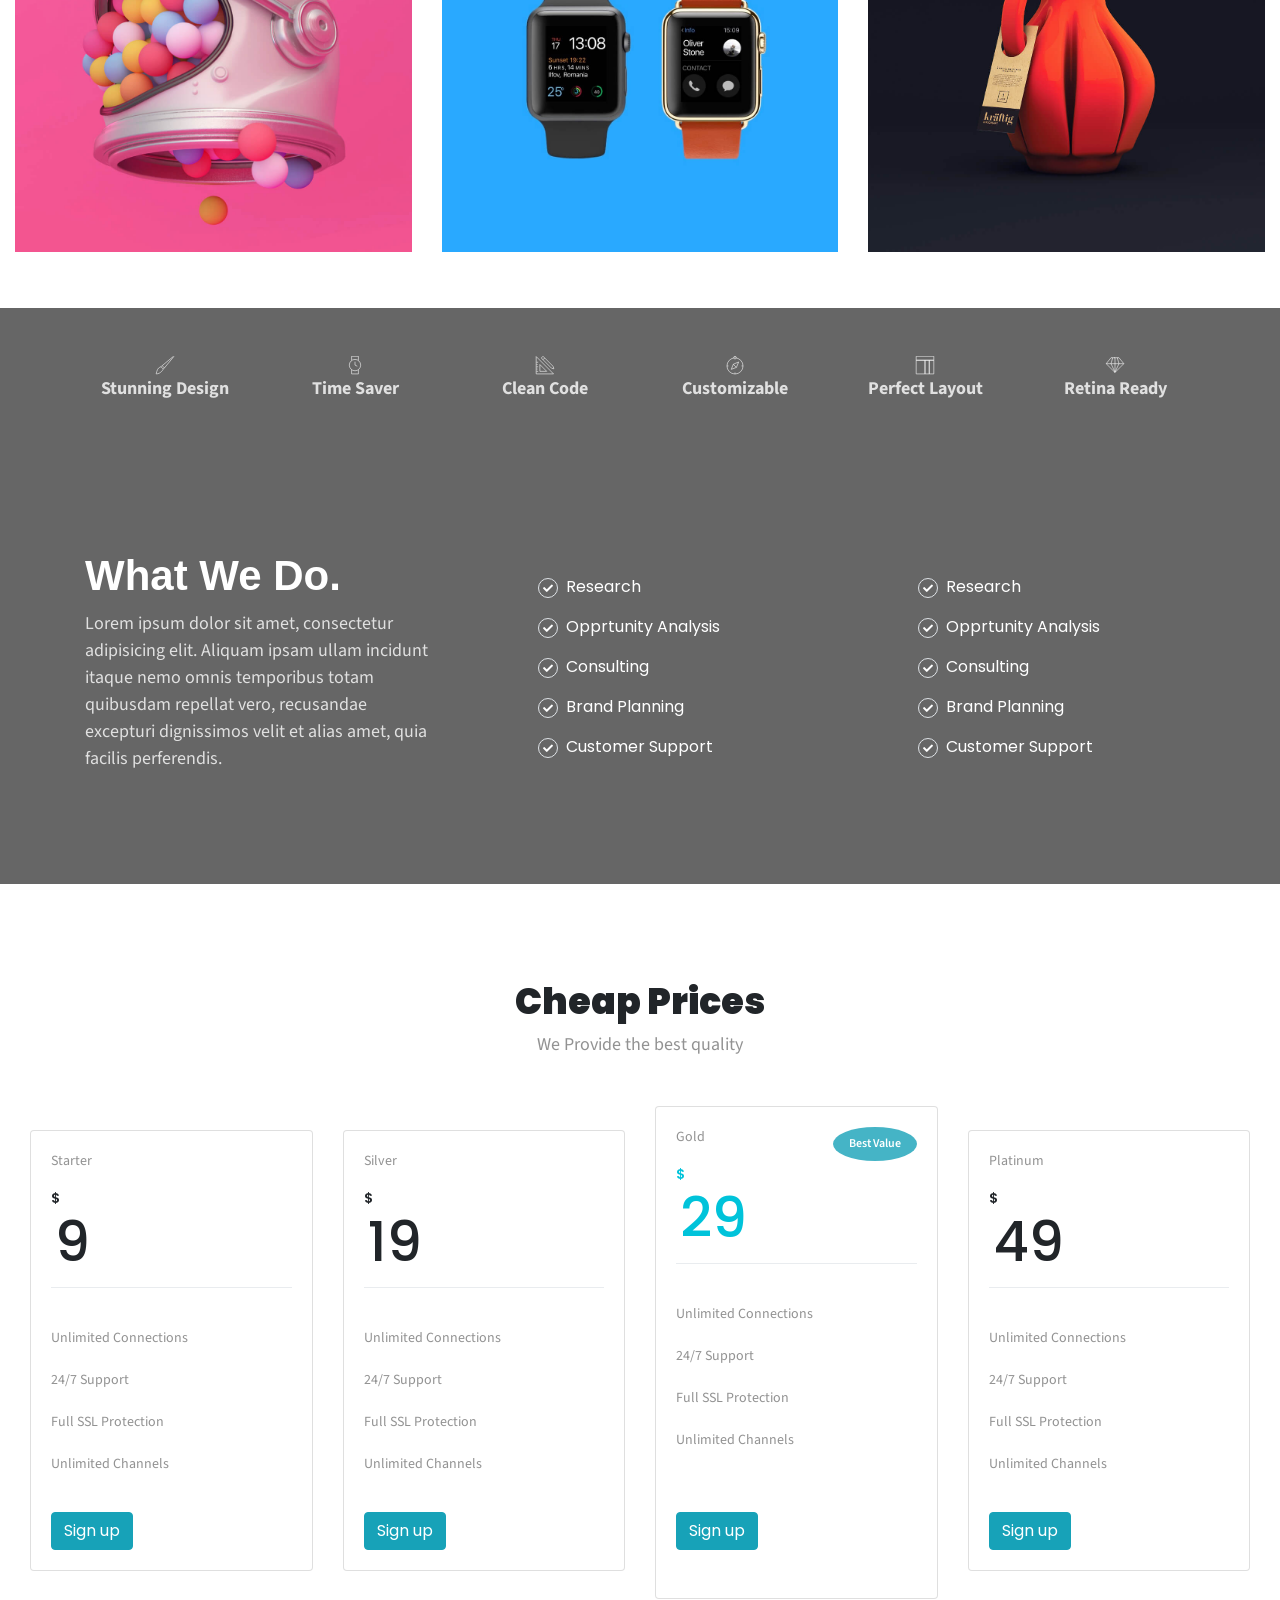
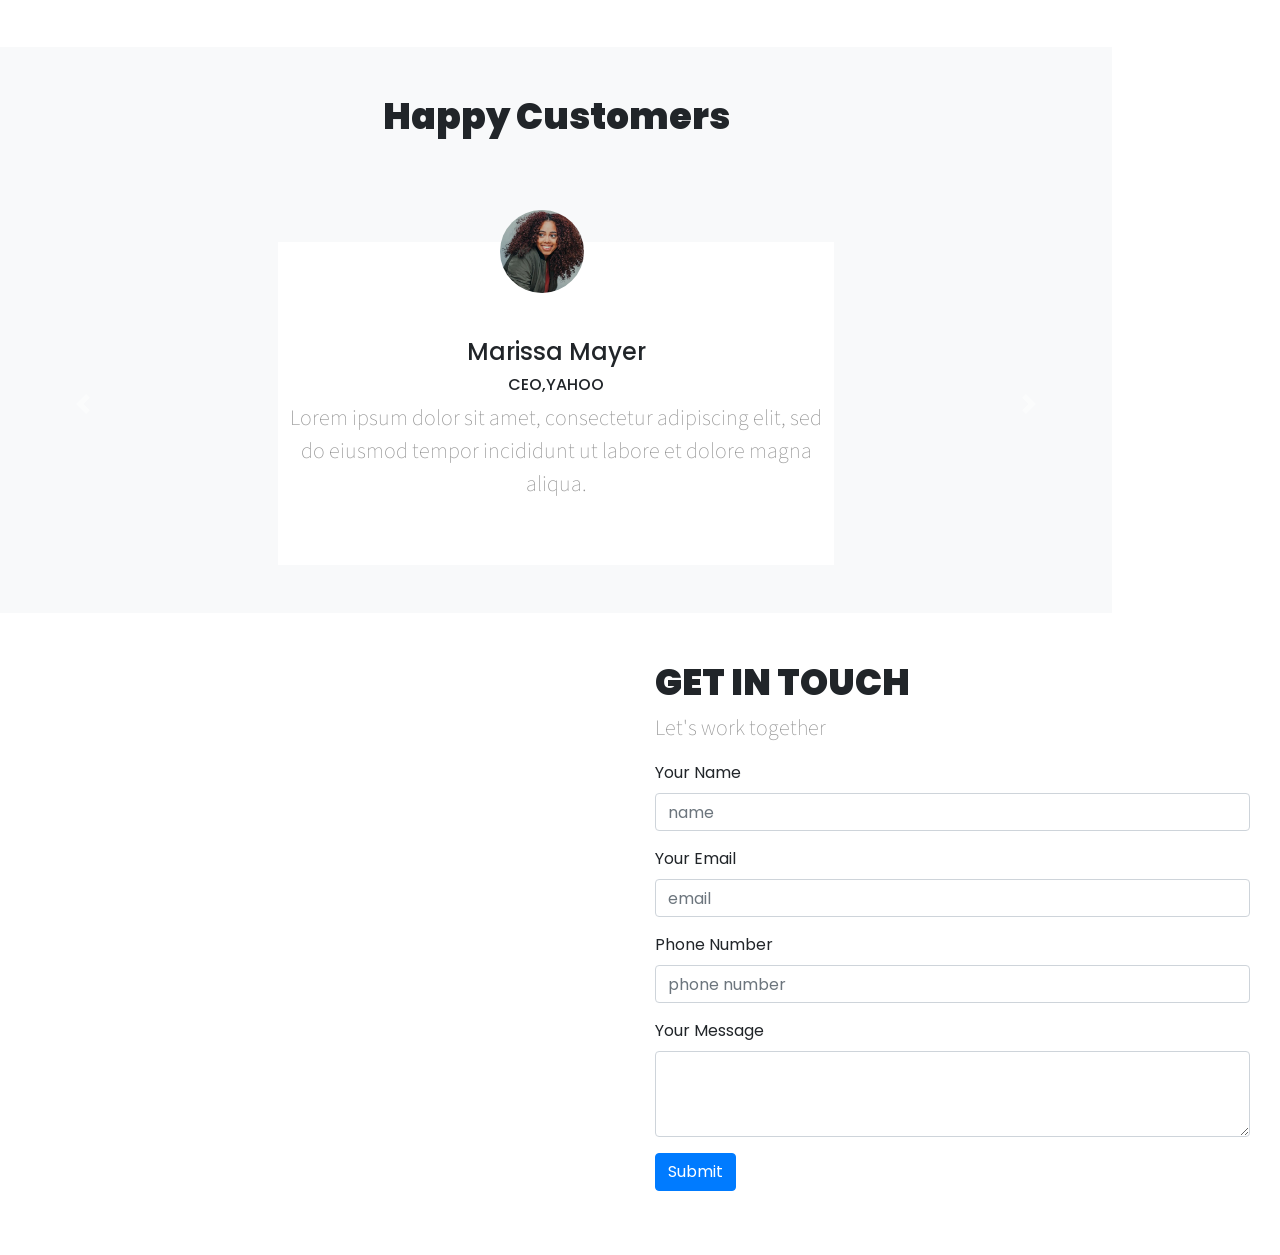
==== commit c15f8504: "basma update" ====
--- a/boot1/index.html
+++ b/boot1/index.html
@@ -856,13 +856,13 @@
         
         </section>
         
-        <section class="map">
+        <section class="map container-fluid">
             <div class="container-fluid">
                 <div class="row">
                     <div class="col-md-6">  
                     
                     </div>
-                    <div class="col-md-6">  
+                    <div class="col-md-6 float-right">  
                         <h3>GET IN TOUCH</h3>
                         <p>Let's work together</p>
                         
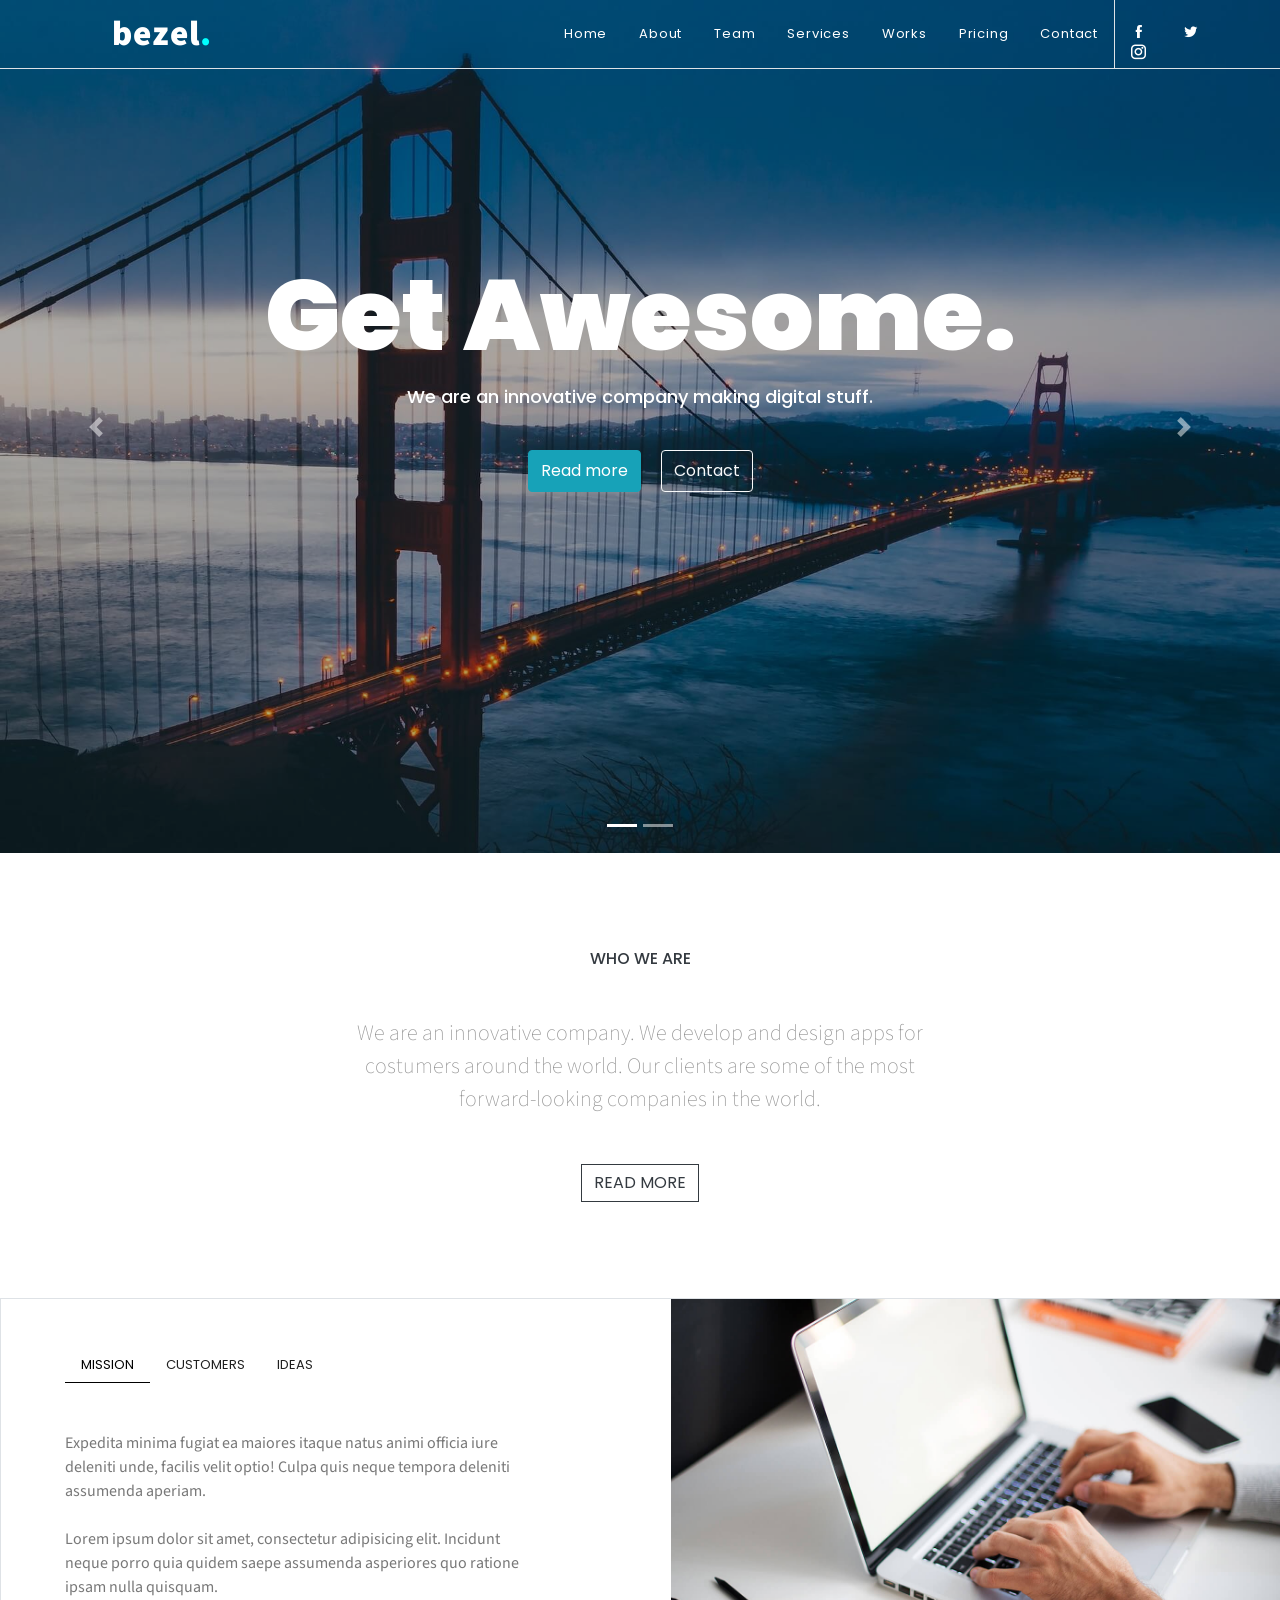
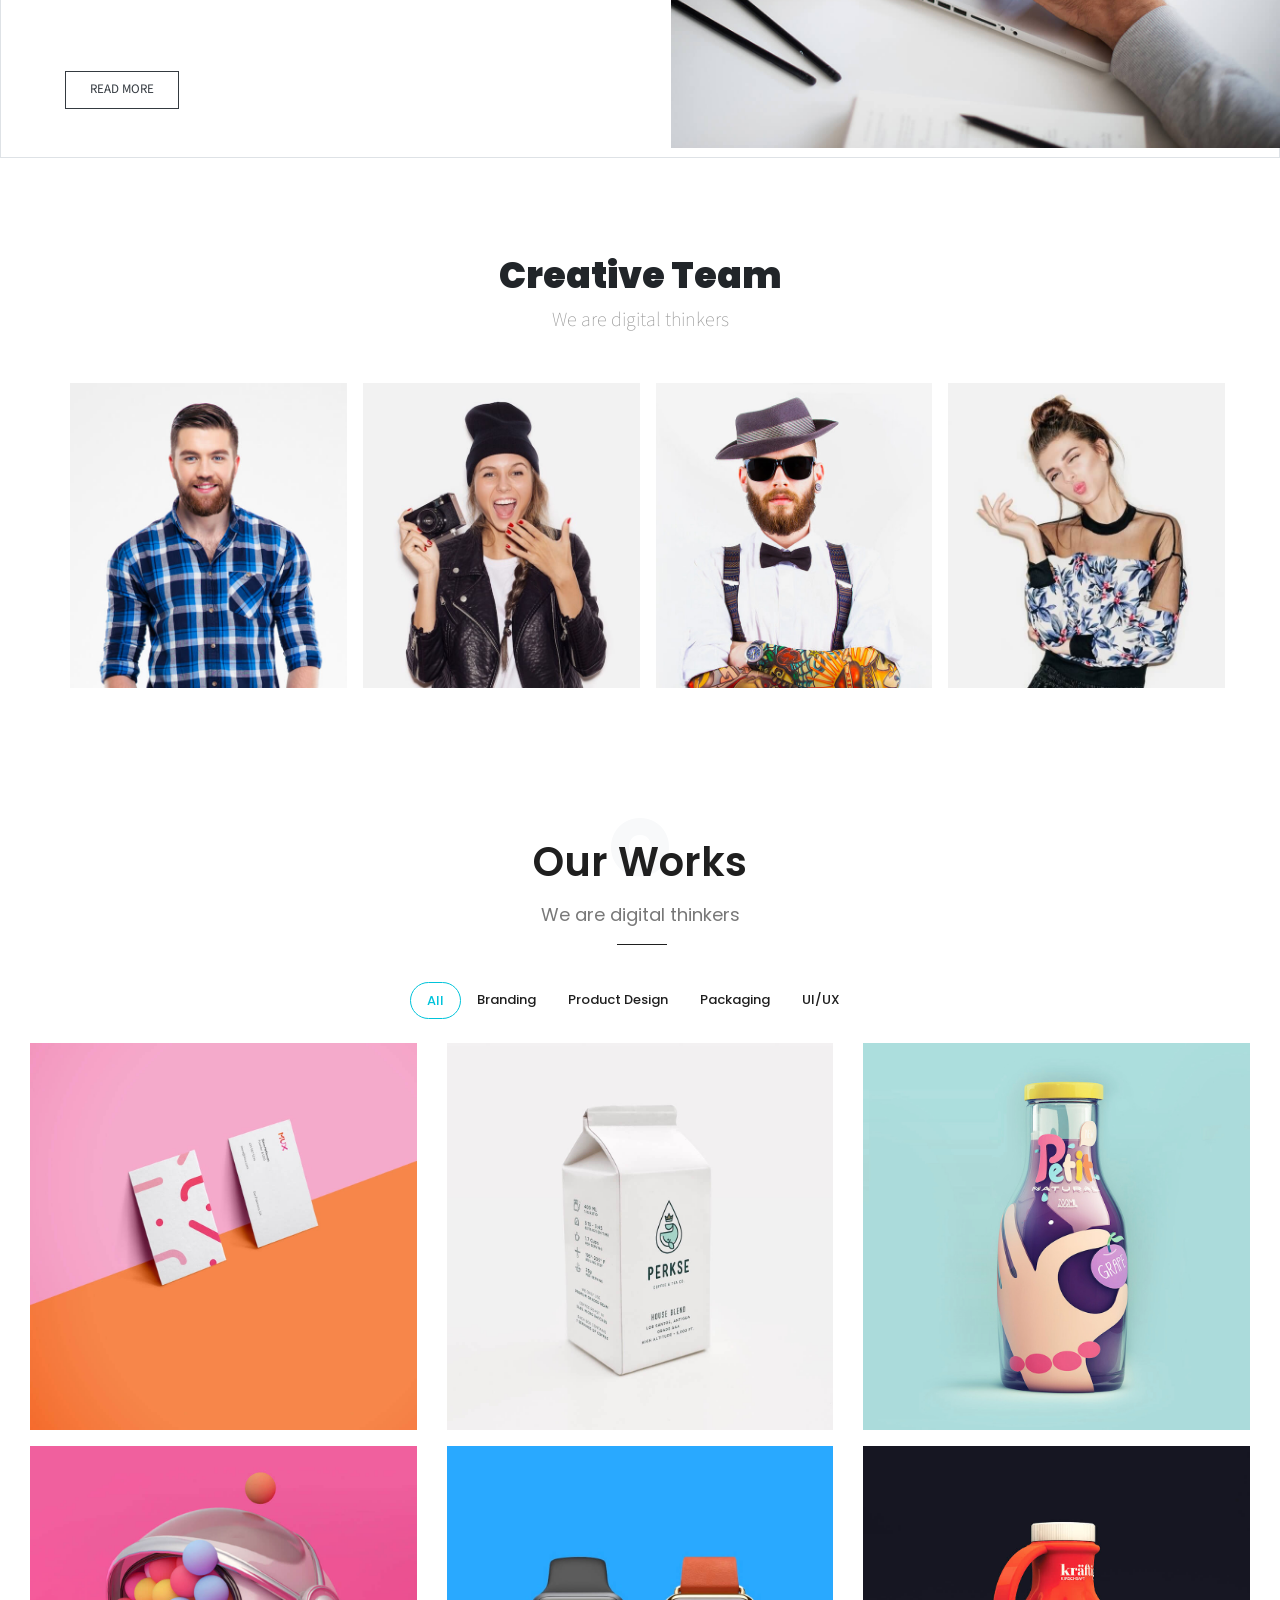
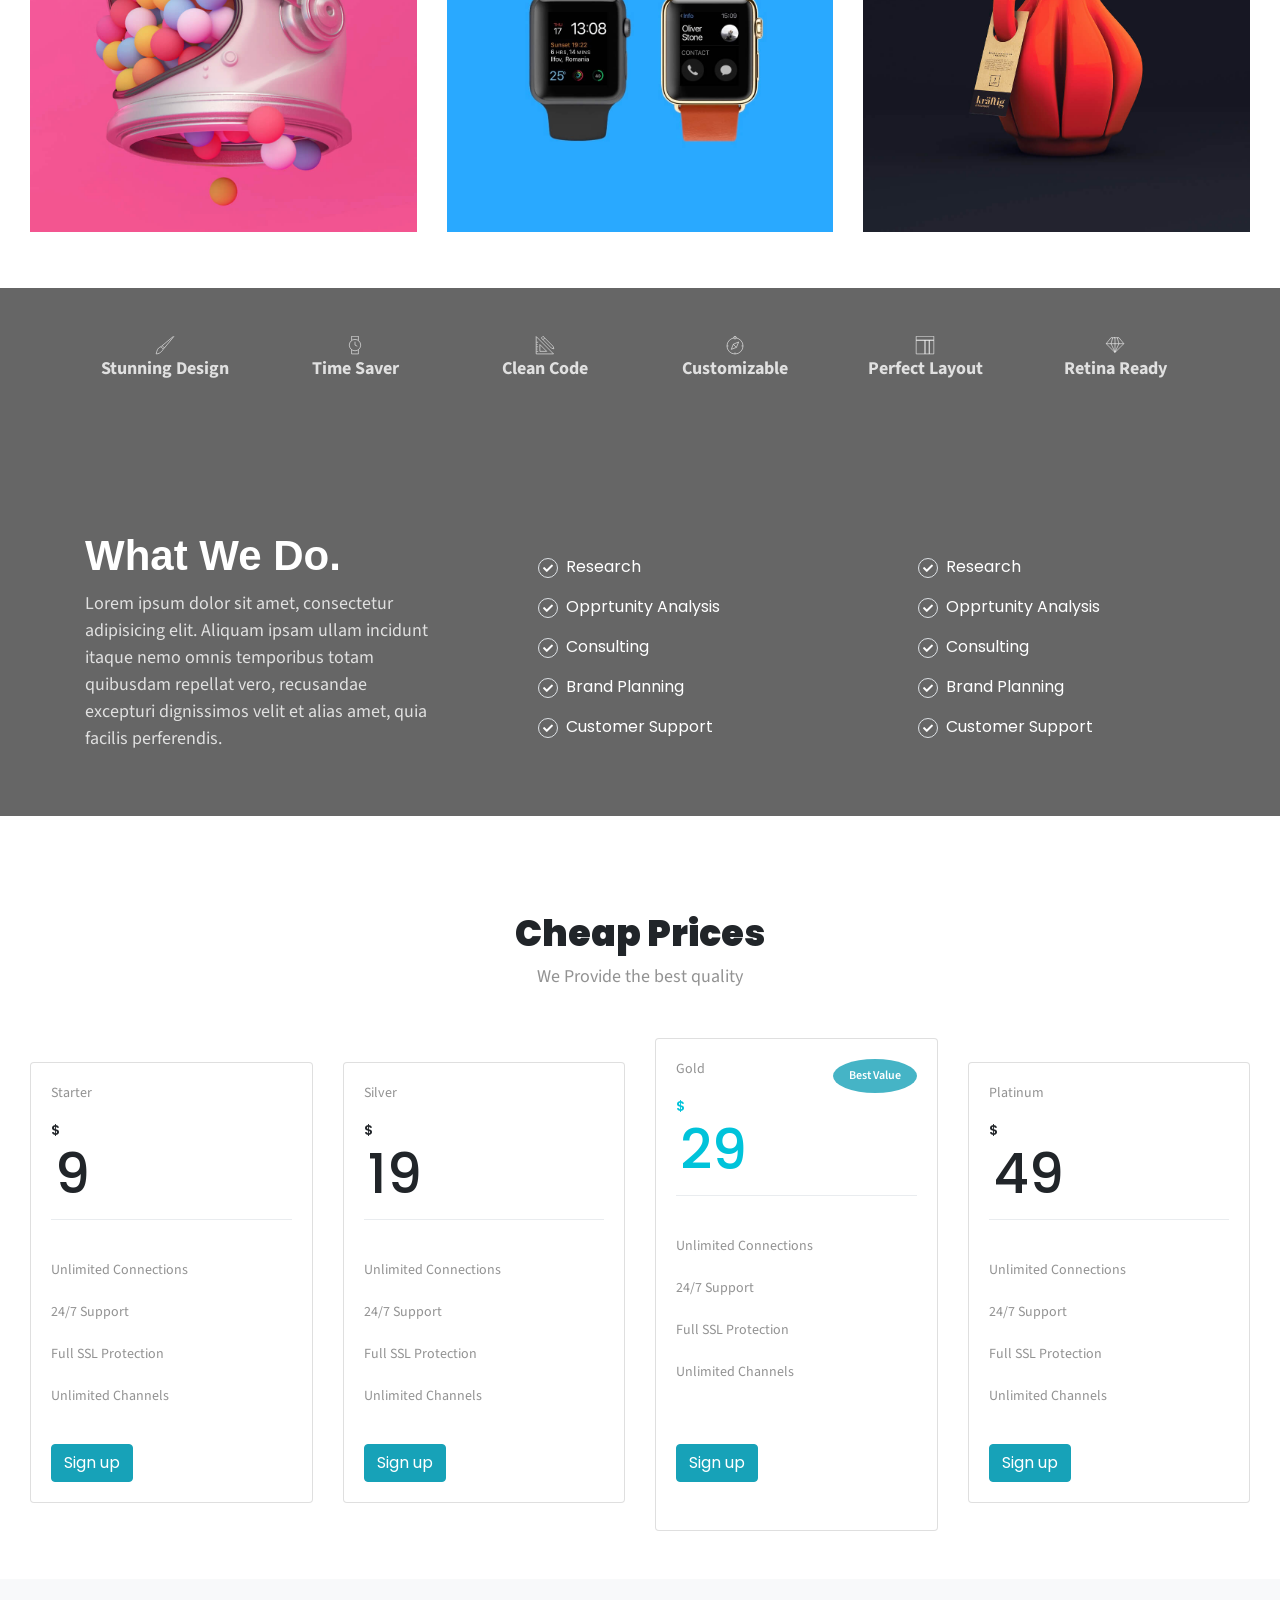
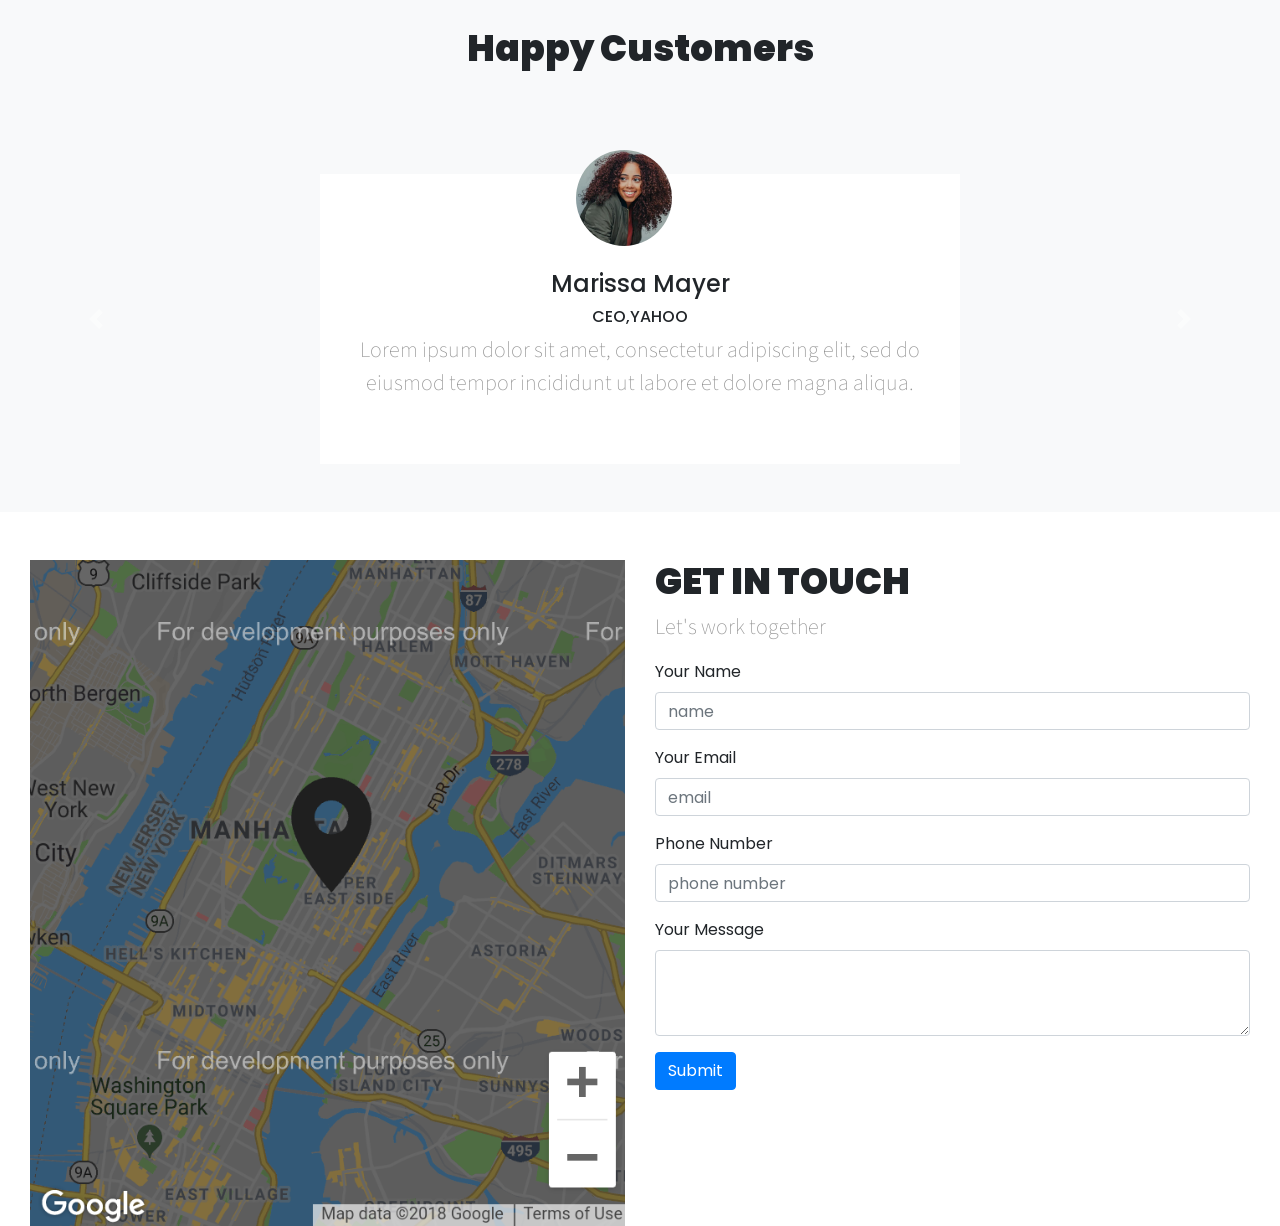
==== commit ecda0014: "aya" ====
--- a/boot1/index.html
+++ b/boot1/index.html
@@ -17,7 +17,7 @@
     </head>
     <body>
         
-         <nav class="navbar fixed-top navbar-expand-lg navbar-dark border-bottom bg-transparent py-0">
+         <nav class="navbar fixed-top navbar-expand-lg  border-bottom bg-mine py-0">
          <div class="justify-content-centers px-5 logo mx-5">
              <a href="#">
                  <span class="text-white mr-5">bezel<span class="dot">.</span></span>
@@ -226,7 +226,7 @@
                         <h2 class="text-light">O</h2>
                         <h4>We are digital thinkers</h4>
                         </div>
-                    </div>
+                    </div></div>
                     <section class="product-member col-12">
                         <div class="row">
                             <div class="nav-layout m-auto">
@@ -394,8 +394,8 @@
                                   </div></div>
                             </div>
 
-                        </div>
-                        </section>
+                        </div></div></section>
+                        
 
         <section class="bg-img container-fluid position-relative my-5 text-center">
             <div class="overlay3 position-absolute w-100 h-100"></div>
@@ -860,8 +860,8 @@
             <div class="container-fluid">
                 <div class="row">
                     <div class="col-md-6">  
-                    
-                    </div>
+                    <div class="map"><img class="img-fluid" src="images/map-2.png"/></div></div>
+                    
                     <div class="col-md-6 float-right">  
                         <h3>GET IN TOUCH</h3>
                         <p>Let's work together</p>
@@ -869,7 +869,7 @@
                         <form>
                           <div class="form-group">
                             <label for="exampleInputEmail1">Your Name</label>
-                            <input type="text" class="form-control" id="exampleInputEmail1" aria-describedby="emailHelp" placeholder="name">
+                            <input type="text" class="form-control" id="exampleInputEmail1" aria-describedby="emailHelp" placeholder="name"/>
                             
                           </div>
                           <div class="form-group">
@@ -878,7 +878,7 @@
                           </div>
                             <div class="form-group">
                             <label for="exampleInputPassword1">Phone Number</label>
-                            <input type="number" class="form-control" id="exampleInputPassword1" placeholder="phone number">
+                            <input type="number" class="form-control" id="exampleInputPassword1" placeholder="phone number"/>
                           </div>
                             <div class="form-group">
                                 <label for="exampleFormControlTextarea1">Your Message</label>
@@ -888,7 +888,7 @@
                           <button type="submit" class="btn btn-primary">Submit</button>
                         </form>
                     
-                    </div>
+                    </div></div>
                 
                 </div>
             
@@ -897,9 +897,9 @@
         
         </section>
         
-               
+            </div> </section>
                    
-                    
+       <script src="mine.js"></script>             
       <script>$('#myTab a').on('click', function (e) {
   e.preventDefault()
   $(this).tab('show')
--- a/boot1/style.css
+++ b/boot1/style.css
@@ -9,6 +9,13 @@
 }
 nav {
     border-color: rgba(1,1,1,0.2);
+}
+.bg-mine{
+  position: fixed;
+   width: 100%;
+    z-index: 522295;
+    
+    
 }
 nav a{
     font-weight: 400;
@@ -389,4 +396,8 @@
     cursor: pointer;
     
 }
-  +.map img{
+    width: 100%;
+    height: 50%;
+    border-radius: 5px;
+}
